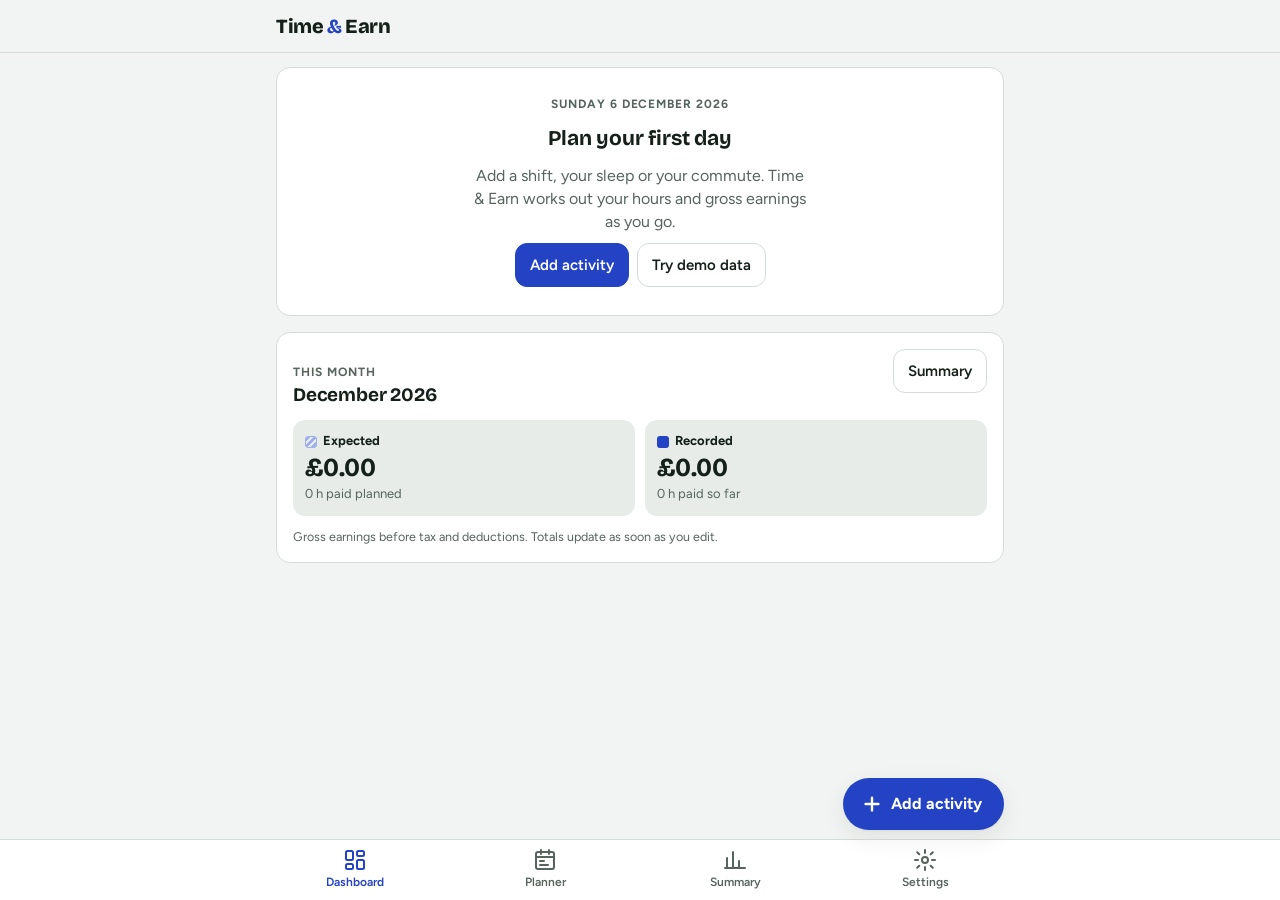
==== index.html @ 2f00d576 "Add files via upload" ====
<!doctype html>
<html lang="en-GB">
<head>
<meta charset="utf-8">
<meta name="viewport" content="width=device-width,initial-scale=1,viewport-fit=cover">
<link rel="apple-touch-icon" href="apple-touch-icon.png">
<link rel="icon" type="image/png" href="apple-touch-icon.png">
<link rel="manifest" href="manifest.json">
<meta name="apple-mobile-web-app-status-bar-style" content="default">
<style>:root{color-scheme:light;padding-top:env(safe-area-inset-top,0px)}body{margin:0}img{max-width:100%}[hidden]{display:none!important}</style>
<title>Time &amp; Earn</title>
<link rel="preconnect" href="https://fonts.googleapis.com">
<link rel="preconnect" href="https://fonts.gstatic.com" crossorigin>
<link rel="stylesheet" href="https://fonts.googleapis.com/css2?family=Bricolage+Grotesque:opsz,wght@12..96,600;12..96,700;12..96,800&family=Figtree:wght@400;500;600;700;800&display=swap">
<meta name="apple-mobile-web-app-capable" content="yes">
<meta name="apple-mobile-web-app-title" content="Time & Earn">
<meta name="theme-color" content="#2343c4">
<style>
/* Layout: one-column phone app shell — sticky top bar, scrolling content, fixed tab bar; editors open as bottom sheets. */
:root {
  --bg: #f1f4f2; --surface: #ffffff; --surface-2: #e7ece9; --ink: #142019; --muted: #56645d; --line: #d4dcd7;
  --accent: #2343c4; --accent-ink: #ffffff; --accent-soft: #e1e7fb; --plan: #9fb0ee;
  --unalloc: #e2e6e4; --unalloc-line: #cfd6d2; --danger: #b8322a; --danger-soft: #fbe5e2; --warn: #8a5600; --warn-soft: #fbefd6; --ok: #1c7543;
  --today: #fff3c4; --shadow: 0 1px 2px rgba(20,32,25,.06), 0 8px 24px rgba(20,32,25,.08);
  --f-display: "Bricolage Grotesque", "Avenir Next", system-ui, sans-serif;
  --f-body: "Figtree", -apple-system, "Segoe UI", system-ui, sans-serif;
  --r: 14px; --hourw: 34px; --datew: 66px;
}
@media (prefers-color-scheme: dark) { :root:not([data-theme="light"]) {
  --bg: #0e1311; --surface: #171e1b; --surface-2: #212a26; --ink: #e6ede9; --muted: #9babA3; --line: #2c3632;
  --accent: #91a6ff; --accent-ink: #0e1311; --accent-soft: #1d2647; --plan: #3d4b86;
  --unalloc: #262f2b; --unalloc-line: #323d38; --danger: #ff8b80; --danger-soft: #3a1d1a; --warn: #f2b24c; --warn-soft: #33270f; --ok: #6ed39b;
  --today: #3a3413; --shadow: 0 1px 2px rgba(0,0,0,.4), 0 8px 24px rgba(0,0,0,.35); color-scheme: dark; } }
:root[data-theme="dark"] {
  --bg: #0e1311; --surface: #171e1b; --surface-2: #212a26; --ink: #e6ede9; --muted: #9babA3; --line: #2c3632;
  --accent: #91a6ff; --accent-ink: #0e1311; --accent-soft: #1d2647; --plan: #3d4b86;
  --unalloc: #262f2b; --unalloc-line: #323d38; --danger: #ff8b80; --danger-soft: #3a1d1a; --warn: #f2b24c; --warn-soft: #33270f; --ok: #6ed39b;
  --today: #3a3413; --shadow: 0 1px 2px rgba(0,0,0,.4), 0 8px 24px rgba(0,0,0,.35); color-scheme: dark; }

* { box-sizing: border-box; }
html { -webkit-text-size-adjust: 100%; }
body { background: var(--bg); color: var(--ink); font-family: var(--f-body); font-size: 16px; line-height: 1.45; -webkit-tap-highlight-color: transparent; }
body.locked { overflow: hidden; }
button, input, select, textarea { font: inherit; color: inherit; }
button { cursor: pointer; }
:focus-visible { outline: 3px solid var(--accent); outline-offset: 2px; }
.num, td.n, .money { font-variant-numeric: tabular-nums; }
h1, h2, h3 { font-family: var(--f-display); text-wrap: balance; margin: 0; letter-spacing: -0.01em; }
small, .muted { color: var(--muted); }
.eyebrow { font-size: 12px; font-weight: 700; letter-spacing: .08em; text-transform: uppercase; color: var(--muted); }

/* shell */
.topbar { position: sticky; top: env(safe-area-inset-top, 0px); z-index: 20; background: color-mix(in srgb, var(--bg) 92%, transparent); backdrop-filter: blur(10px); -webkit-backdrop-filter: blur(10px); border-bottom: 1px solid var(--line); }
.topbar-in { max-width: 760px; margin: 0 auto; padding: 10px 16px; display: flex; align-items: center; gap: 10px; min-height: 52px; }
.brand { font-family: var(--f-display); font-weight: 800; font-size: 20px; letter-spacing: -0.02em; }
.brand b { color: var(--accent); }
.topbar .spacer { flex: 1; }
.demo-pill { background: var(--warn-soft); color: var(--warn); font-weight: 700; font-size: 12px; padding: 4px 10px; border-radius: 99px; border: 1px solid currentColor; }
main { max-width: 760px; margin: 0 auto; padding-inline: 16px; padding-block: 14px calc(150px + env(safe-area-inset-bottom, 0px)); display: grid; gap: 16px; }
main > * { min-width: 0; }
.tabbar { position: fixed; left: 0; right: 0; bottom: 0; z-index: 30; background: var(--surface); border-top: 1px solid var(--line); padding-bottom: env(safe-area-inset-bottom, 0px); }
.tabbar-in { max-width: 760px; margin: 0 auto; display: grid; grid-template-columns: repeat(4, 1fr); }
.tab { background: none; border: 0; padding: 8px 4px 9px; display: grid; justify-items: center; gap: 2px; font-size: 12px; font-weight: 600; color: var(--muted); min-height: 56px; }
.tab svg { width: 24px; height: 24px; }
.tab[aria-current="page"] { color: var(--accent); }
.fab { position: fixed; z-index: 31; right: max(16px, calc(50% - 364px)); bottom: calc(70px + env(safe-area-inset-bottom, 0px)); background: var(--accent); color: var(--accent-ink); border: 0; border-radius: 99px; padding: 14px 22px 14px 18px; font-weight: 700; font-size: 16px; box-shadow: var(--shadow); display: flex; align-items: center; gap: 8px; min-height: 52px; }
.fab svg { width: 22px; height: 22px; }

/* banners & cards */
.banner { border-radius: var(--r); padding: 12px 14px; font-size: 14px; display: flex; gap: 10px; align-items: flex-start; flex-wrap: wrap; }
.banner.warn { background: var(--warn-soft); color: var(--ink); border: 1px solid color-mix(in srgb, var(--warn) 40%, transparent); }
.banner.err { background: var(--danger-soft); border: 1px solid color-mix(in srgb, var(--danger) 40%, transparent); }
.banner strong { color: inherit; }
.card { background: var(--surface); border: 1px solid var(--line); border-radius: var(--r); padding: 16px; display: grid; gap: 12px; min-width: 0; }
.card h2 { font-size: 19px; }
.card-head { display: flex; align-items: baseline; justify-content: space-between; gap: 10px; flex-wrap: wrap; }
.gross-note { font-size: 12.5px; color: var(--muted); }
.pair { display: grid; grid-template-columns: 1fr 1fr; gap: 10px; }
.pair > div { background: var(--surface-2); border-radius: 12px; padding: 12px; display: grid; gap: 2px; min-width: 0; }
.pair .label { font-size: 13px; font-weight: 700; display: flex; align-items: center; gap: 6px; }
.pair .big { font-family: var(--f-display); font-size: 26px; font-weight: 700; font-variant-numeric: tabular-nums; letter-spacing: -0.02em; line-height: 1.15; overflow-wrap: anywhere; }
.pair .sub { font-size: 13px; color: var(--muted); font-variant-numeric: tabular-nums; }
.key { width: 12px; height: 12px; border-radius: 3px; display: inline-block; flex: none; }
.key.plan { background: repeating-linear-gradient(135deg, var(--plan) 0 3px, transparent 3px 5px); border: 1.5px solid var(--plan); }
.key.act { background: var(--accent); }
.meter { height: 8px; border-radius: 99px; background: var(--surface-2); overflow: hidden; }
.meter i { display: block; height: 100%; background: var(--accent); border-radius: 99px; }

/* buttons & controls */
.btn { border: 1px solid var(--line); background: var(--surface); border-radius: 12px; padding: 10px 14px; min-height: 44px; font-weight: 600; font-size: 15px; display: inline-flex; align-items: center; justify-content: center; gap: 6px; }
.btn.primary { background: var(--accent); color: var(--accent-ink); border-color: var(--accent); }
.btn.danger { color: var(--danger); }
.btn.danger.solid { background: var(--danger); color: var(--surface); border-color: var(--danger); }
.btn.ghost { background: transparent; }
.btn.block { width: 100%; }
.btn[disabled] { opacity: .5; cursor: not-allowed; }
.btn-row { display: flex; gap: 8px; flex-wrap: wrap; }
.btn-row > .btn { flex: 1 1 auto; }
.icon-btn { width: 44px; height: 44px; border-radius: 12px; border: 1px solid var(--line); background: var(--surface); display: inline-grid; place-items: center; font-size: 20px; flex: none; }
.icon-btn svg { width: 20px; height: 20px; }
.seg { display: grid; grid-auto-flow: column; grid-auto-columns: 1fr; background: var(--surface-2); border-radius: 12px; padding: 3px; gap: 3px; }
.seg button { border: 0; background: transparent; border-radius: 9px; padding: 9px 8px; font-weight: 700; font-size: 15px; min-height: 42px; color: var(--muted); }
.seg button[aria-pressed="true"] { background: var(--surface); color: var(--ink); box-shadow: 0 1px 3px rgba(0,0,0,.12); }
.seg.mode button[aria-pressed="true"][data-val="planned"] { box-shadow: inset 0 -3px 0 var(--plan), 0 1px 3px rgba(0,0,0,.12); }
.seg.mode button[aria-pressed="true"][data-val="actual"] { box-shadow: inset 0 -3px 0 var(--accent), 0 1px 3px rgba(0,0,0,.12); }
.mode-hint { font-size: 13px; color: var(--muted); }

/* forms */
.field { display: grid; gap: 6px; min-width: 0; }
.field > label, .field > .lbl { font-size: 14px; font-weight: 700; }
.field .hint { font-size: 13px; color: var(--muted); }
input[type=text], input[type=number], input[type=date], input[type=time], input[type=month], select, textarea {
  width: 100%; min-height: 46px; border: 1px solid var(--line); background: var(--surface); border-radius: 11px; padding: 10px 12px; font-size: 16px; -webkit-appearance: none; appearance: none; }
select { background-image: linear-gradient(45deg, transparent 50%, var(--muted) 50%), linear-gradient(135deg, var(--muted) 50%, transparent 50%); background-position: calc(100% - 18px) 50%, calc(100% - 13px) 50%; background-size: 5px 5px; background-repeat: no-repeat; padding-right: 32px; }
input[type=date], input[type=time] { display: block; }
input[type=color] { width: 56px; height: 46px; border: 1px solid var(--line); border-radius: 11px; background: var(--surface); padding: 4px; }
textarea { min-height: 84px; resize: vertical; }
.row2 { display: grid; grid-template-columns: 1fr 1fr; gap: 10px; }
.row3 { display: grid; grid-template-columns: 1fr 1fr auto; gap: 8px; align-items: end; }
.switch { display: flex; align-items: center; justify-content: space-between; gap: 12px; min-height: 48px; padding: 6px 0; font-weight: 600; }
.switch input { appearance: none; -webkit-appearance: none; width: 52px; height: 32px; border-radius: 99px; background: var(--surface-2); border: 1px solid var(--line); position: relative; flex: none; transition: background .15s; }
.switch input::after { content: ""; position: absolute; top: 3px; left: 3px; width: 24px; height: 24px; border-radius: 50%; background: var(--surface); box-shadow: 0 1px 3px rgba(0,0,0,.3); transition: transform .15s; }
.switch input:checked { background: var(--accent); border-color: var(--accent); }
.switch input:checked::after { transform: translateX(20px); }
.switch small { display: block; font-weight: 400; }
fieldset { border: 1px solid var(--line); border-radius: 12px; padding: 12px; margin: 0; display: grid; gap: 10px; min-width: 0; }
legend { font-weight: 700; font-size: 14px; padding: 0 6px; }
.errors { background: var(--danger-soft); border: 1px solid color-mix(in srgb, var(--danger) 45%, transparent); border-radius: 12px; padding: 10px 14px; font-size: 14px; }
.errors ul { margin: 4px 0 0; padding-left: 18px; }
.errors strong { color: var(--danger); }
.invalid { border-color: var(--danger) !important; box-shadow: 0 0 0 1px var(--danger); }
.preview-line { background: var(--accent-soft); border-radius: 12px; padding: 10px 12px; font-size: 14px; display: grid; gap: 2px; font-variant-numeric: tabular-nums; }
.chips { display: flex; flex-wrap: wrap; gap: 6px; }
.chip { display: inline-flex; align-items: center; gap: 6px; border: 1px solid var(--line); background: var(--surface); border-radius: 99px; padding: 6px 12px; font-size: 14px; font-weight: 600; min-height: 38px; }
.chip input { position: absolute; opacity: 0; pointer-events: none; }
label.chip:has(input:checked) { background: var(--accent); color: var(--accent-ink); border-color: var(--accent); }
.chip.small { min-height: 30px; padding: 3px 10px; font-size: 13px; }

/* legend */
.legend { display: flex; gap: 6px; overflow-x: auto; padding-bottom: 2px; scrollbar-width: none; }
.legend::-webkit-scrollbar { display: none; }
.lg { display: inline-flex; align-items: center; gap: 6px; white-space: nowrap; font-size: 13px; font-weight: 600; background: var(--surface); border: 1px solid var(--line); border-radius: 99px; padding: 4px 10px 4px 4px; }
.sw { display: inline-grid; place-items: center; min-width: 26px; height: 22px; border-radius: 6px; font-size: 11px; font-weight: 800; padding: 0 4px; letter-spacing: .02em; }
.sw.un { background: var(--unalloc); color: var(--muted); border: 1px dashed var(--unalloc-line); }

/* planner header */
.monthbar { display: flex; align-items: center; gap: 8px; }
.monthbar h1 { font-size: 24px; flex: 1; min-width: 0; }
.monthbar .mlabel { position: relative; flex: 1; min-width: 0; }
.monthbar .mlabel input { position: absolute; inset: 0; opacity: 0; width: 100%; }
.monthbar .mlabel h1 { pointer-events: none; }
.monthbar .mlabel small { display: block; font-weight: 500; pointer-events: none; }

/* month timeline */
.tl-wrap { background: var(--surface); border: 1px solid var(--line); border-radius: var(--r); overflow: hidden; }
.tl { overflow: auto; max-height: calc(100dvh - 330px); min-height: 280px; overscroll-behavior: contain; -webkit-overflow-scrolling: touch; }
.tl-grid { width: calc(var(--datew) + 24 * var(--hourw)); }
.tl-head { display: flex; position: sticky; top: 0; z-index: 3; background: var(--surface); border-bottom: 1px solid var(--line); }
.tl-corner { position: sticky; left: 0; z-index: 4; width: var(--datew); flex: none; background: var(--surface); font-size: 11px; font-weight: 700; color: var(--muted); padding: 6px 8px; border-right: 1px solid var(--line); }
.tl-hours { display: flex; }
.tl-hours span { width: var(--hourw); flex: none; font-size: 10.5px; color: var(--muted); padding: 7px 0 5px 3px; font-variant-numeric: tabular-nums; border-left: 1px solid var(--line); }
.tl-row { display: flex; width: 100%; border: 0; padding: 0; background: transparent; text-align: left; border-bottom: 1px solid var(--line); min-height: 46px; }
.tl-row:last-child { border-bottom: 0; }
.tl-date { position: sticky; left: 0; z-index: 2; width: var(--datew); flex: none; background: var(--surface); border-right: 1px solid var(--line); padding: 4px 8px; display: grid; align-content: center; line-height: 1.15; }
.tl-date .wd { font-size: 11px; font-weight: 700; color: var(--muted); text-transform: uppercase; letter-spacing: .04em; }
.tl-date .dn { font-family: var(--f-display); font-size: 18px; font-weight: 700; font-variant-numeric: tabular-nums; }
.tl-date .de { font-size: 10.5px; color: var(--muted); font-variant-numeric: tabular-nums; white-space: nowrap; }
.tl-row.weekend .tl-date .wd { color: var(--accent); }
.tl-row.today .tl-date { background: var(--today); box-shadow: inset 4px 0 0 var(--accent); }
.tl-row.today { background: var(--today); }
.tl-track { position: relative; width: calc(24 * var(--hourw)); flex: none; background-color: var(--unalloc); background-image: repeating-linear-gradient(90deg, var(--unalloc-line) 0 1px, transparent 1px var(--hourw)); margin: 5px 0; border-radius: 6px; }
.bar { position: absolute; top: 0; bottom: 0; background: var(--c); border-radius: 4px; display: flex; align-items: center; overflow: hidden; box-shadow: 0 0 0 1px var(--surface); }
.bar.planned { background: repeating-linear-gradient(135deg, var(--c) 0 7px, color-mix(in srgb, var(--c) 72%, var(--surface)) 7px 10px); }
.bar em { font-style: normal; font-size: 11px; font-weight: 800; color: var(--ink2, #111); padding: 0 5px; white-space: nowrap; letter-spacing: .02em; }
.tl-foot { display: flex; justify-content: space-between; gap: 10px; flex-wrap: wrap; padding: 10px 12px; border-top: 1px solid var(--line); font-size: 14px; font-variant-numeric: tabular-nums; }

/* empty state */
.empty { text-align: center; padding: 28px 18px; display: grid; gap: 10px; justify-items: center; }
.empty h2 { font-size: 21px; }
.empty p { margin: 0; color: var(--muted); max-width: 34ch; }

/* sheets */
.sheet-wrap { position: fixed; inset: 0; z-index: 100; display: flex; align-items: flex-end; justify-content: center; }
.scrim { position: absolute; inset: 0; background: rgba(8,12,10,.45); animation: fade .18s ease-out; }
.sheet { position: relative; background: var(--bg); width: 100%; max-width: 640px; max-height: calc(100dvh - 24px - env(safe-area-inset-top, 0px)); border-radius: 20px 20px 0 0; display: flex; flex-direction: column; animation: rise .22s cubic-bezier(.2,.8,.2,1); box-shadow: 0 -10px 40px rgba(0,0,0,.25); }
.sheet.full { height: calc(100dvh - 24px - env(safe-area-inset-top, 0px)); }
.sheet-head { display: flex; align-items: center; gap: 8px; padding: 12px 12px 10px 18px; border-bottom: 1px solid var(--line); background: var(--surface); border-radius: 20px 20px 0 0; }
.sheet-head h2 { flex: 1; font-size: 19px; min-width: 0; }
.sheet-head::before { content: ""; position: absolute; top: 6px; left: 50%; width: 38px; height: 4px; margin-left: -19px; border-radius: 4px; background: var(--line); }
.sheet-body { overflow-y: auto; padding: 16px 16px calc(24px + env(safe-area-inset-bottom, 0px)); display: grid; gap: 14px; align-content: start; overscroll-behavior: contain; -webkit-overflow-scrolling: touch; flex: 1; }
.sheet-body > * { min-width: 0; }
.sheet-foot { position: sticky; bottom: calc(-24px - env(safe-area-inset-bottom, 0px)); background: var(--bg); padding: 10px 0 calc(4px + env(safe-area-inset-bottom, 0px)); display: flex; gap: 8px; border-top: 1px solid var(--line); margin-top: 4px; }
.sheet-foot .btn { flex: 1; }
@keyframes rise { from { transform: translateY(40px); opacity: .4; } }
@keyframes fade { from { opacity: 0; } }
@media (prefers-reduced-motion: reduce) { .sheet, .scrim { animation: none; } }

/* day view */
.daynav { display: flex; align-items: center; gap: 8px; }
.daynav .dt { flex: 1; text-align: center; font-weight: 700; }
.totals3 { display: grid; grid-template-columns: repeat(3, 1fr); gap: 8px; }
.totals3 > div { background: var(--surface); border: 1px solid var(--line); border-radius: 12px; padding: 10px; display: grid; gap: 2px; min-width: 0; }
.totals3 .t { font-size: 12px; font-weight: 700; color: var(--muted); display: flex; align-items: center; gap: 5px; }
.totals3 .v { font-family: var(--f-display); font-weight: 700; font-size: 19px; font-variant-numeric: tabular-nums; overflow-wrap: anywhere; line-height: 1.2; }
.totals3 .s { font-size: 12.5px; color: var(--muted); font-variant-numeric: tabular-nums; }
.alist { display: grid; gap: 8px; }
.aitem { display: grid; grid-template-columns: auto 1fr auto; gap: 10px; align-items: center; background: var(--surface); border: 1px solid var(--line); border-radius: 12px; padding: 10px 12px; text-align: left; width: 100%; min-height: 56px; }
.aitem .sw { min-width: 34px; height: 34px; border-radius: 9px; font-size: 12px; }
.aitem .nm { font-weight: 700; overflow-wrap: anywhere; }
.aitem .tm { font-size: 13.5px; color: var(--muted); font-variant-numeric: tabular-nums; }
.aitem .rt { text-align: right; font-variant-numeric: tabular-nums; font-weight: 700; font-size: 15px; }
.aitem .rt small { display: block; font-weight: 500; }
.aitem.cont { border-style: dashed; }
.vt { display: grid; grid-template-columns: 44px 1fr 1fr; gap: 6px; }
.vt-col { position: relative; height: calc(24 * 30px); background-color: var(--unalloc); background-image: repeating-linear-gradient(180deg, var(--unalloc-line) 0 1px, transparent 1px 30px); border-radius: 8px; }
.vt-hours { position: relative; height: calc(24 * 30px); }
.vt-hours span { position: absolute; right: 2px; font-size: 11px; color: var(--muted); transform: translateY(-50%); font-variant-numeric: tabular-nums; }
.vt-head { font-size: 12px; font-weight: 700; text-align: center; display: flex; gap: 5px; align-items: center; justify-content: center; }
.vblock { position: absolute; left: 3px; right: 3px; border-radius: 6px; background: var(--c); border: 0; padding: 2px 6px; text-align: left; overflow: hidden; display: block; box-shadow: 0 0 0 1px var(--surface); }
.vblock.planned { background: repeating-linear-gradient(135deg, var(--c) 0 7px, color-mix(in srgb, var(--c) 72%, var(--surface)) 7px 10px); }
.vblock span { font-size: 11.5px; font-weight: 700; color: var(--ink2, #111); line-height: 1.2; display: block; white-space: nowrap; overflow: hidden; text-overflow: ellipsis; }

/* lists & tables */
.list { display: grid; }
.li { display: flex; align-items: center; gap: 10px; padding: 11px 0; border-bottom: 1px solid var(--line); min-height: 48px; }
.li:last-child { border-bottom: 0; }
.li .grow { flex: 1; min-width: 0; overflow-wrap: anywhere; }
.li .val { font-variant-numeric: tabular-nums; font-weight: 700; white-space: nowrap; }
button.li { background: none; border-left: 0; border-right: 0; border-top: 0; width: 100%; text-align: left; }
.tbl-wrap { overflow-x: auto; }
table { width: 100%; border-collapse: collapse; font-size: 14.5px; }
th { text-align: left; font-size: 12px; text-transform: uppercase; letter-spacing: .06em; color: var(--muted); font-weight: 700; padding: 6px 6px 8px; border-bottom: 1px solid var(--line); }
td { padding: 9px 6px; border-bottom: 1px solid var(--line); vertical-align: middle; }
th.n, td.n { text-align: right; white-space: nowrap; }
tr:last-child td { border-bottom: 0; }
tfoot td { font-weight: 800; border-top: 2px solid var(--line); }
.stack { display: flex; height: 16px; border-radius: 6px; overflow: hidden; background: var(--unalloc); }
.stack i { height: 100%; box-shadow: 1px 0 0 var(--surface); }

/* charts */
.chart { position: relative; }
.chart svg { display: block; width: 100%; height: auto; overflow: visible; }
.chart .axis { fill: var(--muted); font-size: 10px; font-family: var(--f-body); }
.chart .grid { stroke: var(--line); stroke-width: 1; }
.tip { min-height: 40px; font-size: 13.5px; background: var(--surface-2); border-radius: 10px; padding: 8px 10px; font-variant-numeric: tabular-nums; }
.legend-row { display: flex; gap: 14px; flex-wrap: wrap; font-size: 13px; font-weight: 600; align-items: center; }
.legend-row span { display: inline-flex; align-items: center; gap: 6px; }
.hbar { display: grid; gap: 4px; padding: 6px 0; }
.hbar .top { display: flex; justify-content: space-between; gap: 8px; font-size: 14px; }
.hbar .top b { font-variant-numeric: tabular-nums; white-space: nowrap; }
.hbar .tracks { display: grid; gap: 3px; }
.hbar .tr { height: 10px; background: var(--surface-2); border-radius: 4px; overflow: hidden; }
.hbar .tr i { display: block; height: 100%; border-radius: 0 4px 4px 0; }
.hbar .tr i.p { background: repeating-linear-gradient(135deg, var(--c) 0 4px, transparent 4px 6px); box-shadow: inset 0 0 0 1px var(--c); }

/* misc */
.toast { position: fixed; left: 50%; transform: translateX(-50%); bottom: calc(136px + env(safe-area-inset-bottom, 0px)); z-index: 200; background: var(--ink); color: var(--bg); padding: 11px 16px; border-radius: 12px; font-weight: 600; font-size: 14.5px; max-width: calc(100% - 32px); box-shadow: var(--shadow); }
.cal { display: grid; grid-template-columns: repeat(7, 1fr); gap: 4px; }
.cal .h { font-size: 11px; font-weight: 700; text-align: center; color: var(--muted); }
.cal button { aspect-ratio: 1; max-width: 100%; border: 1px solid var(--line); background: var(--surface); border-radius: 10px; font-weight: 700; font-variant-numeric: tabular-nums; min-height: 40px; }
.cal button[aria-pressed="true"] { background: var(--accent); color: var(--accent-ink); border-color: var(--accent); }
.cal button.src { outline: 2px dashed var(--accent); outline-offset: -4px; }
.cal button[disabled] { opacity: .35; }
.datelist { display: flex; flex-wrap: wrap; gap: 5px; }
.datelist span { font-size: 13px; padding: 3px 8px; border-radius: 8px; background: var(--surface-2); font-variant-numeric: tabular-nums; }
.datelist span.c { background: var(--warn-soft); color: var(--warn); font-weight: 700; }
.conf { font-size: 14px; border-left: 3px solid var(--warn); padding: 4px 0 4px 10px; }
.prose p { margin: 0 0 8px; }
.prose p:last-child { margin: 0; }
.prose { font-size: 14.5px; }
details summary { cursor: pointer; font-weight: 700; min-height: 40px; display: flex; align-items: center; }
code { font-size: 13px; background: var(--surface-2); padding: 1px 5px; border-radius: 5px; }
@media (min-width: 700px) { :root { --hourw: 40px; --datew: 76px; } }

</style>
</head>
<body>
<header class="topbar"><div class="topbar-in"><span class="brand">Time <b>&amp;</b> Earn</span><span class="spacer"></span><span class="demo-pill" id="demoPill" hidden>Demo data</span></div></header>
<main id="main" aria-live="polite"><section class="card empty"><h2>Loading your schedule…</h2></section></main>
<button class="fab" id="fab" data-act="add"><svg viewBox="0 0 24 24" fill="none" stroke="currentColor" stroke-width="2.6" stroke-linecap="round"><path d="M12 5v14M5 12h14"/></svg>Add activity</button>
<nav class="tabbar" aria-label="Main"><div class="tabbar-in">
  <button class="tab" data-act="tab" data-tab="dashboard"><svg viewBox="0 0 24 24" fill="none" stroke="currentColor" stroke-width="2" stroke-linecap="round" stroke-linejoin="round"><rect x="3" y="3" width="7" height="9" rx="1.5"/><rect x="14" y="3" width="7" height="5" rx="1.5"/><rect x="14" y="12" width="7" height="9" rx="1.5"/><rect x="3" y="16" width="7" height="5" rx="1.5"/></svg>Dashboard</button>
  <button class="tab" data-act="tab" data-tab="planner"><svg viewBox="0 0 24 24" fill="none" stroke="currentColor" stroke-width="2" stroke-linecap="round" stroke-linejoin="round"><rect x="3" y="4" width="18" height="17" rx="2"/><path d="M3 9h18M8 2v4M16 2v4M7 13h4M7 17h8"/></svg>Planner</button>
  <button class="tab" data-act="tab" data-tab="summary"><svg viewBox="0 0 24 24" fill="none" stroke="currentColor" stroke-width="2" stroke-linecap="round" stroke-linejoin="round"><path d="M4 20V10M10 20V4M16 20v-7M22 20H2"/></svg>Summary</button>
  <button class="tab" data-act="tab" data-tab="settings"><svg viewBox="0 0 24 24" fill="none" stroke="currentColor" stroke-width="2" stroke-linecap="round" stroke-linejoin="round"><circle cx="12" cy="12" r="3"/><path d="M12 2v3M12 19v3M4.2 4.2l2.1 2.1M17.7 17.7l2.1 2.1M2 12h3M19 12h3M4.2 19.8l2.1-2.1M17.7 6.3l2.1-2.1"/></svg>Settings</button>
</div></nav>
<script>
/* Time & Earn — calculation core (pure functions, no DOM).
   All activity times are local wall-clock times. Dates are 'YYYY-MM-DD' strings
   handled with UTC arithmetic only, so no timezone can shift a date. */
(function (root) {
  'use strict';
  const DAY = 1440;
  const pad = (n) => String(n).padStart(2, '0');

  // ---------- dates ----------
  const DATE_RE = /^\d{4}-\d{2}-\d{2}$/;
  function isValidDate(s) {
    if (typeof s !== 'string' || !DATE_RE.test(s)) return false;
    const [y, m, d] = s.split('-').map(Number);
    return m >= 1 && m <= 12 && d >= 1 && d <= daysInMonth(y, m);
  }
  function dayNum(s) {
    const [y, m, d] = s.split('-').map(Number);
    return Math.round(Date.UTC(y, m - 1, d) / 86400000);
  }
  function fromDayNum(n) {
    const dt = new Date(n * 86400000);
    return dt.getUTCFullYear() + '-' + pad(dt.getUTCMonth() + 1) + '-' + pad(dt.getUTCDate());
  }
  const addDays = (s, k) => fromDayNum(dayNum(s) + k);
  function daysInMonth(y, m) { return new Date(Date.UTC(y, m, 0)).getUTCDate(); } // m = 1..12
  const isLeapYear = (y) => (y % 4 === 0 && y % 100 !== 0) || y % 400 === 0;
  const weekday = (s) => new Date(dayNum(s) * 86400000).getUTCDay(); // 0 = Sunday
  const monthKey = (s) => s.slice(0, 7);
  function monthDates(y, m) {
    const out = [];
    for (let d = 1; d <= daysInMonth(y, m); d++) out.push(y + '-' + pad(m) + '-' + pad(d));
    return out;
  }
  function dateRange(from, to) {
    const out = [];
    for (let n = dayNum(from); n <= dayNum(to); n++) out.push(fromDayNum(n));
    return out;
  }
  function localToday(now) {
    now = now || new Date();
    return now.getFullYear() + '-' + pad(now.getMonth() + 1) + '-' + pad(now.getDate());
  }

  // ---------- times ----------
  function parseTime(t) {
    if (typeof t !== 'string' || !/^\d{1,2}:\d{2}$/.test(t)) return NaN;
    const [h, m] = t.split(':').map(Number);
    if (h > 23 || m > 59) return NaN;
    return h * 60 + m;
  }
  const fmtTime = (min) => { min = ((min % DAY) + DAY) % DAY; return pad(Math.floor(min / 60)) + ':' + pad(min % 60); };
  function fmtDur(min) {
    min = Math.round(min);
    const h = Math.floor(min / 60), m = min % 60;
    return h + 'h ' + pad(m) + 'm';
  }
  const hours = (min) => min / 60;

  /** Record span in minutes from midnight of record.date. End may exceed 1440 (next day). */
  function span(r) {
    const s = parseTime(r.start);
    let e = parseTime(r.end);
    if (r.endsNextDay) e += DAY;
    return { s, e };
  }
  /** Convert a time inside the shift to minutes relative to record.date midnight. */
  function toShiftAbs(t, s) { return t >= s ? t : t + DAY; }
  function subInterval(it, s) {
    const a = toShiftAbs(parseTime(it.start), s);
    let b = toShiftAbs(parseTime(it.end), s);
    if (b <= a) b += DAY;
    return [a, b];
  }

  // ---------- validation ----------
  /** Returns list of {field, msg}. Empty list = valid. Does not check overlaps. */
  function validateRecord(r) {
    const errs = [];
    if (r.mode !== 'planned' && r.mode !== 'actual') errs.push({ field: 'mode', msg: 'Choose Planned or Actual.' });
    if (!isValidDate(r.date)) errs.push({ field: 'date', msg: 'Enter a valid date.' });
    const s = parseTime(r.start), eRaw = parseTime(r.end);
    if (isNaN(s)) errs.push({ field: 'start', msg: 'Enter a start time.' });
    if (isNaN(eRaw)) errs.push({ field: 'end', msg: 'Enter an end time.' });
    if (!r.categoryId) errs.push({ field: 'category', msg: 'Choose a category.' });
    if (errs.length) return errs;
    const { e } = span(r);
    if (e <= s) {
      errs.push({ field: 'end', msg: r.endsNextDay ? 'End time is invalid.' : 'The end time is before the start. If this finishes after midnight, turn on "Ends the following day".' });
      return errs;
    }
    if (e - s > DAY) errs.push({ field: 'end', msg: 'An activity can last at most 24 hours.' });
    if (r.paid) {
      if (!(typeof r.rate === 'number' && isFinite(r.rate) && r.rate >= 0)) errs.push({ field: 'rate', msg: 'Enter an hourly rate of 0 or more.' });
    }
    const checkList = (list, field, label) => {
      const ivs = [];
      (list || []).forEach((it, i) => {
        const a = parseTime(it.start), b = parseTime(it.end);
        if (isNaN(a) || isNaN(b)) { errs.push({ field, msg: label + ' ' + (i + 1) + ' needs a start and end time.' }); return; }
        const iv = subInterval(it, s);
        if (iv[0] < s || iv[1] > e || iv[1] - iv[0] > e - s) { errs.push({ field, msg: label + ' ' + (i + 1) + ' (' + it.start + '–' + it.end + ') must be inside the shift.' }); return; }
        if (field === 'segments' && !(typeof it.rate === 'number' && isFinite(it.rate) && it.rate >= 0)) errs.push({ field, msg: label + ' ' + (i + 1) + ' needs a rate.' });
        ivs.push(iv.concat(i));
      });
      ivs.sort((x, y) => x[0] - y[0]);
      for (let k = 1; k < ivs.length; k++) if (ivs[k][0] < ivs[k - 1][1]) errs.push({ field, msg: label + 's ' + (ivs[k - 1][2] + 1) + ' and ' + (ivs[k][2] + 1) + ' overlap.' });
    };
    if (r.paid) {
      checkList(r.breaks, 'breaks', 'Break');
      checkList(r.segments, 'segments', 'Rate period');
    }
    if (r.paidOverrideMin != null && r.paidOverrideMin !== '') {
      const o = r.paidOverrideMin;
      if (!(typeof o === 'number' && o >= 0 && o <= DAY + 60)) errs.push({ field: 'override', msg: 'Paid time override must be between 0 and 25 hours.' });
    }
    return errs;
  }

  // ---------- earnings ----------
  /** Paid pieces of a record: [{a, b, rate}] in minutes relative to record.date. */
  function paidPieces(r) {
    if (!r.paid) return [];
    const { s, e } = span(r);
    let pieces = [[s, e]];
    for (const br of r.breaks || []) {
      const [ba, bb] = subInterval(br, s);
      const next = [];
      for (const [a, b] of pieces) {
        if (bb <= a || ba >= b) { next.push([a, b]); continue; }
        if (ba > a) next.push([a, ba]);
        if (bb < b) next.push([bb, b]);
      }
      pieces = next;
    }
    const segs = (r.segments || []).map((g) => { const [a, b] = subInterval(g, s); return { a, b, rate: g.rate }; }).sort((x, y) => x.a - y.a);
    const out = [];
    for (const [a, b] of pieces) {
      // cut by segment boundaries
      const cuts = new Set([a, b]);
      for (const g of segs) { if (g.a > a && g.a < b) cuts.add(g.a); if (g.b > a && g.b < b) cuts.add(g.b); }
      const pts = [...cuts].sort((x, y) => x - y);
      for (let i = 0; i < pts.length - 1; i++) {
        const mid = (pts[i] + pts[i + 1]) / 2;
        const g = segs.find((q) => mid > q.a && mid < q.b);
        out.push({ a: pts[i], b: pts[i + 1], rate: g ? g.rate : r.rate });
      }
    }
    return out;
  }

  /** Full-record figures. earnings unrounded. */
  function recordTotals(r) {
    const { s, e } = span(r);
    const pcs = paidPieces(r);
    let paidMin = 0, earn = 0;
    for (const p of pcs) { paidMin += p.b - p.a; earn += (p.b - p.a) * p.rate / 60; }
    let factor = 1;
    if (r.paid && r.paidOverrideMin != null && r.paidOverrideMin !== '') {
      if (paidMin > 0) { factor = r.paidOverrideMin / paidMin; earn *= factor; }
      else earn = r.paidOverrideMin * (r.rate || 0) / 60;
      paidMin = r.paidOverrideMin;
    }
    return { totalMin: e - s, paidMin, earnings: earn, breakMin: r.paid ? (r.breaks || []).reduce((t, b) => { const [a, c] = subInterval(b, s); return t + (c - a); }, 0) : 0, factor };
  }

  /** Portion of record that falls on its own date (offset 0) or the next date (offset 1). */
  function portion(r, offset) {
    const { s, e } = span(r);
    const w0 = offset * DAY, w1 = w0 + DAY;
    const a = Math.max(s, w0), b = Math.min(e, w1);
    const min = Math.max(0, b - a);
    let paidMin = 0, earn = 0;
    for (const p of paidPieces(r)) {
      const pa = Math.max(p.a, w0), pb = Math.min(p.b, w1);
      if (pb > pa) { paidMin += pb - pa; earn += (pb - pa) * p.rate / 60; }
    }
    if (r.paid && r.paidOverrideMin != null && r.paidOverrideMin !== '') {
      const t = recordTotals(r);
      const rawPaid = paidPieces(r).reduce((x, p) => x + p.b - p.a, 0);
      if (rawPaid > 0) { const f = r.paidOverrideMin / rawPaid; paidMin *= f; earn *= f; }
      else { const share = (e - s) > 0 ? min / (e - s) : 0; paidMin = r.paidOverrideMin * share; earn = t.earnings * share; }
    }
    return { min, paidMin, earnings: earn, from: a - w0, to: b - w0 };
  }

  /** Fragments shown on a given date: [{rec, from, to}] from records on date or overflowing from date-1. */
  function fragmentsForDate(records, date) {
    const prev = addDays(date, -1);
    const out = [];
    for (const r of records) {
      if (r.date === date) { const p = portion(r, 0); if (p.min > 0) out.push({ rec: r, from: p.from, to: p.to, part: p, cont: false }); }
      else if (r.date === prev) { const p = portion(r, 1); if (p.min > 0) out.push({ rec: r, from: p.from, to: p.to, part: p, cont: true }); }
    }
    return out.sort((x, y) => x.from - y.from);
  }

  // ---------- overlaps ----------
  function absSpan(r) { const { s, e } = span(r); const base = dayNum(r.date) * DAY; return [base + s, base + e]; }
  /** Existing records (same mode) that overlap candidate. */
  function findOverlaps(cand, records, excludeIds) {
    const ex = excludeIds instanceof Set ? excludeIds : new Set(excludeIds || []);
    const [a, b] = absSpan(cand);
    return records.filter((r) => r.mode === cand.mode && r.id !== cand.id && !ex.has(r.id) && (() => { const [c, d] = absSpan(r); return a < d && c < b; })());
  }

  // ---------- aggregation ----------
  function emptyStats() { return { allocated: 0, paidMin: 0, earnings: 0, byCat: {}, byJob: {}, count: 0 }; }
  function dayStats(records, date, mode) {
    const st = emptyStats();
    for (const f of fragmentsForDate(records.filter((r) => r.mode === mode), date)) {
      const r = f.rec, p = f.part;
      st.count++;
      st.allocated += p.min;
      st.byCat[r.categoryId] = (st.byCat[r.categoryId] || 0) + p.min;
      st.paidMin += p.paidMin;
      st.earnings += p.earnings;
      if (r.paid) {
        const k = r.jobId || '_none';
        const j = st.byJob[k] || (st.byJob[k] = { paidMin: 0, earnings: 0 });
        j.paidMin += p.paidMin; j.earnings += p.earnings;
      }
    }
    st.unallocated = Math.max(0, DAY - st.allocated);
    return st;
  }
  function monthStats(records, y, m, mode, sleepCatIds) {
    const dates = monthDates(y, m);
    const days = dates.map((d) => Object.assign({ date: d }, dayStats(records, d, mode)));
    const tot = emptyStats();
    for (const d of days) {
      tot.allocated += d.allocated; tot.paidMin += d.paidMin; tot.earnings += d.earnings; tot.count += d.count;
      for (const k in d.byCat) tot.byCat[k] = (tot.byCat[k] || 0) + d.byCat[k];
      for (const k in d.byJob) { const j = tot.byJob[k] || (tot.byJob[k] = { paidMin: 0, earnings: 0 }); j.paidMin += d.byJob[k].paidMin; j.earnings += d.byJob[k].earnings; }
    }
    const sl = new Set(sleepCatIds || []);
    const sleepDays = days.filter((d) => Object.keys(d.byCat).some((k) => sl.has(k) && d.byCat[k] > 0));
    const sleepTotal = sleepDays.reduce((t, d) => t + Object.keys(d.byCat).filter((k) => sl.has(k)).reduce((x, k) => x + d.byCat[k], 0), 0);
    tot.sleep = { days: sleepDays.map((d) => d.date), totalMin: sleepTotal, avgMin: sleepDays.length ? sleepTotal / sleepDays.length : null };
    return { days, tot };
  }

  // ---------- repeats & batches ----------
  let idCounter = 0;
  function uid(prefix) {
    const r = (typeof crypto !== 'undefined' && crypto.randomUUID) ? crypto.randomUUID() : (Date.now().toString(36) + Math.random().toString(36).slice(2) + (idCounter++));
    return (prefix || '') + r;
  }
  function weekdayDates(from, to, weekdays) {
    const ws = new Set(weekdays);
    return dateRange(from, to).filter((d) => ws.has(weekday(d)));
  }
  function cloneRecord(r, patch) {
    const c = JSON.parse(JSON.stringify(r));
    return Object.assign(c, patch || {});
  }
  /**
   * Plan a batch: candidates to add (and ids they would replace, e.g. series members being edited).
   * Returns {items:[{rec, conflicts:[existing], internal:bool}], conflictCount}.
   */
  function planBatch(adds, existing, replaceIds) {
    const ex = new Set(replaceIds || []);
    const accepted = [];
    const items = adds.map((rec) => {
      const conflicts = findOverlaps(rec, existing, ex);
      const internal = findOverlaps(rec, accepted, []).length > 0;
      if (!internal) accepted.push(rec);
      return { rec, conflicts, internal };
    });
    return { items, replaceIds: [...ex], conflictCount: items.filter((i) => i.conflicts.length || i.internal).length };
  }
  /** Resolve a plan. strategy: 'skip' | 'replace'. Returns {put:[records], del:[ids]} */
  function resolveBatch(plan, strategy) {
    // Excluded ids (records being edited in place) are never deleted here: an edited record
    // keeps its id, so a skipped edit leaves the original untouched.
    const put = [], del = new Set();
    for (const it of plan.items) {
      if (it.internal) continue;
      if (it.conflicts.length) {
        if (strategy !== 'replace') continue;
        it.conflicts.forEach((c) => del.add(c.id));
      }
      put.push(it.rec);
    }
    // a put record keeps its id when editing; don't delete what we're putting
    put.forEach((p) => del.delete(p.id));
    return { put, del: [...del] };
  }
  /** Copy all records of `mode` that start on srcDate to each target date. */
  function copyDayRecords(records, srcDate, mode, targets, toMode) {
    const src = records.filter((r) => r.mode === mode && r.date === srcDate);
    const out = [];
    const seriesFor = {};
    for (const t of targets) {
      if (t === srcDate && (toMode || mode) === mode) continue;
      for (const r of src) {
        const sid = toMode && toMode !== mode ? null : (seriesFor[r.id] || (seriesFor[r.id] = r.seriesId || uid('s_')));
        out.push(cloneRecord(r, { id: uid('a_'), date: t, mode: toMode || mode, seriesId: sid, copiedFrom: r.id, createdAt: Date.now(), updatedAt: Date.now() }));
      }
    }
    return { adds: out, seriesFor };
  }
  /** Repeat the week starting `weekStart` (7 days) onto every date in [from,to] by weekday. */
  function repeatWeek(records, weekStart, mode, from, to) {
    const srcDates = dateRange(weekStart, addDays(weekStart, 6));
    const byWd = {};
    srcDates.forEach((d) => { byWd[weekday(d)] = d; });
    const srcSet = new Set(srcDates);
    const out = [], seriesFor = {};
    for (const t of dateRange(from, to)) {
      if (srcSet.has(t)) continue;
      const sd = byWd[weekday(t)];
      for (const r of records.filter((x) => x.mode === mode && x.date === sd)) {
        const sid = seriesFor[r.id] || (seriesFor[r.id] = r.seriesId || uid('s_'));
        out.push(cloneRecord(r, { id: uid('a_'), date: t, seriesId: sid, copiedFrom: r.id, createdAt: Date.now(), updatedAt: Date.now() }));
      }
    }
    return { adds: out, seriesFor };
  }

  // ---------- DST ----------
  /** Real elapsed minutes between two local wall-clock times (uses the device's timezone rules). */
  function elapsedMinutes(r) {
    const [y, m, d] = r.date.split('-').map(Number);
    const { s, e } = span(r);
    const a = new Date(y, m - 1, d, 0, s);
    const b = new Date(y, m - 1, d, 0, e);
    return Math.round((b - a) / 60000);
  }
  function dstDifference(r) { const { s, e } = span(r); return elapsedMinutes(r) - (e - s); }

  // ---------- money ----------
  const round2 = (x) => Math.round((x + Number.EPSILON) * 100) / 100;

  // ---------- backup validation ----------
  function validateBackup(obj) {
    const errs = [];
    if (!obj || typeof obj !== 'object') return ['The file is not a Time & Earn backup.'];
    if (obj.app !== 'time-and-earn') errs.push('This file was not made by Time & Earn.');
    const d = obj.data;
    if (!d || typeof d !== 'object') { errs.push('The backup has no data section.'); return errs; }
    for (const k of ['activities', 'jobs', 'categories']) if (!Array.isArray(d[k])) errs.push('The backup is missing its ' + k + ' list.');
    if (errs.length) return errs;
    const catIds = new Set(d.categories.map((c) => c.id));
    d.categories.forEach((c, i) => { if (!c.id || !c.name || !/^#[0-9a-fA-F]{6}$/.test(c.color || '')) errs.push('Category ' + (i + 1) + ' is incomplete.'); });
    d.jobs.forEach((j, i) => { if (!j.id || !j.name || typeof j.rate !== 'number') errs.push('Job ' + (i + 1) + ' is incomplete.'); });
    const ids = new Set();
    d.activities.forEach((r, i) => {
      if (!r.id || ids.has(r.id)) errs.push('Activity ' + (i + 1) + ' has a missing or repeated id.');
      ids.add(r.id);
      const v = validateRecord(r);
      if (v.length) errs.push('Activity ' + (i + 1) + ' (' + (r.date || '?') + '): ' + v[0].msg);
      if (r.categoryId && !catIds.has(r.categoryId)) errs.push('Activity ' + (i + 1) + ' uses an unknown category.');
    });
    // overlaps inside the backup
    for (const mode of ['planned', 'actual']) {
      const list = d.activities.filter((r) => r.mode === mode && validateRecord(r).length === 0).map((r) => ({ r, iv: absSpan(r) })).sort((x, y) => x.iv[0] - y.iv[0]);
      for (let k = 1; k < list.length; k++) if (list[k].iv[0] < list[k - 1].iv[1]) { errs.push('Two ' + mode + ' activities overlap on ' + list[k].r.date + '.'); break; }
    }
    return errs.slice(0, 12);
  }

  const api = { DAY, pad, isValidDate, dayNum, fromDayNum, addDays, daysInMonth, isLeapYear, weekday, monthKey, monthDates, dateRange, localToday,
    parseTime, fmtTime, fmtDur, hours, span, subInterval, validateRecord, paidPieces, recordTotals, portion, fragmentsForDate,
    absSpan, findOverlaps, dayStats, monthStats, uid, weekdayDates, cloneRecord, planBatch, resolveBatch, copyDayRecords, repeatWeek,
    elapsedMinutes, dstDifference, round2, validateBackup };
  if (typeof module !== 'undefined' && module.exports) module.exports = api; else root.TE = api;
})(typeof window !== 'undefined' ? window : globalThis);

</script>
<script>
/* Time & Earn — app (UI, storage, export). Depends on TE (core.js). */
(function () {
  'use strict';
  const T = window.TE;
  const SCHEMA = 1;
  const WD = ['Sun', 'Mon', 'Tue', 'Wed', 'Thu', 'Fri', 'Sat'];
  const WDL = ['Sunday', 'Monday', 'Tuesday', 'Wednesday', 'Thursday', 'Friday', 'Saturday'];
  const MON = ['January', 'February', 'March', 'April', 'May', 'June', 'July', 'August', 'September', 'October', 'November', 'December'];
  const CURRENCIES = [['GBP', 'British pound (£)'], ['EUR', 'Euro (€)'], ['USD', 'US dollar ($)'], ['CAD', 'Canadian dollar ($)'], ['AUD', 'Australian dollar ($)'], ['NZD', 'New Zealand dollar ($)'], ['INR', 'Indian rupee (₹)'], ['LKR', 'Sri Lankan rupee (Rs)'], ['MYR', 'Malaysian ringgit (RM)'], ['SGD', 'Singapore dollar ($)'], ['AED', 'UAE dirham'], ['ZAR', 'South African rand (R)']];
  const ROLES = [['sleep', 'Sleep'], ['work', 'Paid work'], ['travel', 'Travel'], ['learning', 'Reading & learning'], ['routine', 'Routine & personal care'], ['exercise', 'Exercise'], ['leisure', 'Leisure'], ['personal', 'Personal time'], ['', 'Other']];
  const DEFAULT_CATS = [
    { id: 'cat_sleep', name: 'Sleep', short: 'Zz', color: '#7c5cd6', role: 'sleep' },
    { id: 'cat_work', name: 'Paid work', short: 'Wk', color: '#2f9e5b', role: 'work' },
    { id: 'cat_travel', name: 'Travel', short: 'Tr', color: '#ee8a2b', role: 'travel' },
    { id: 'cat_learn', name: 'Reading & learning', short: 'Rd', color: '#3b7ddd', role: 'learning' },
    { id: 'cat_routine', name: 'Morning routine & care', short: 'Rt', color: '#e7c33b', role: 'routine' },
    { id: 'cat_exercise', name: 'Exercise', short: 'Ex', color: '#e0619b', role: 'exercise' },
    { id: 'cat_leisure', name: 'Leisure', short: 'Ls', color: '#1fa8a0', role: 'leisure' },
    { id: 'cat_personal', name: 'Personal time', short: 'Pe', color: '#a87556', role: 'personal' }
  ];
  const DEFAULT_SETTINGS = { id: 'settings', currency: 'GBP', theme: 'system', schemaVersion: SCHEMA };

  // ---------------- state ----------------
  const now = new Date();
  const S = {
    real: { settings: { ...DEFAULT_SETTINGS }, jobs: [], categories: DEFAULT_CATS.map((c) => ({ ...c })), activities: [] },
    demo: null, demoOn: false,
    ui: { tab: 'dashboard', y: now.getFullYear(), m: now.getMonth() + 1, mode: 'planned', dashRange: 'today', sumY: now.getFullYear(), sumM: now.getMonth() + 1, tip: null },
    storage: 'loading'
  };
  const D = () => (S.demoOn ? S.demo : S.real);
  const settings = () => S.real.settings;
  const today = () => T.localToday();
  const cat = (id) => D().categories.find((c) => c.id === id) || { id, name: 'Unknown', short: '?', color: '#888888', role: '' };
  const job = (id) => D().jobs.find((j) => j.id === id);
  const catIdsByRole = (role) => D().categories.filter((c) => c.role === role).map((c) => c.id);

  // ---------------- utils ----------------
  const $ = (sel, el) => (el || document).querySelector(sel);
  const $$ = (sel, el) => [...(el || document).querySelectorAll(sel)];
  const esc = (s) => String(s == null ? '' : s).replace(/[&<>"']/g, (c) => ({ '&': '&amp;', '<': '&lt;', '>': '&gt;', '"': '&quot;', "'": '&#39;' }[c]));
  let fmtCache = {};
  function money(x) {
    const cur = settings().currency || 'GBP';
    const f = fmtCache[cur] || (fmtCache[cur] = (() => { try { return new Intl.NumberFormat('en-GB', { style: 'currency', currency: cur, minimumFractionDigits: 2, maximumFractionDigits: 2 }); } catch (e) { return { format: (v) => cur + ' ' + v.toFixed(2) }; } })());
    return f.format(T.round2(x || 0));
  }
  function curSymbol() { try { return money(0).replace(/[\d.,\s]/g, '') || settings().currency; } catch (e) { return ''; } }
  const hrs = (min) => { const h = (min || 0) / 60; return (Math.round(h * 100) / 100).toFixed(2).replace(/\.00$/, '') + ' h'; };
  const dur = (min) => T.fmtDur(min || 0);
  function niceDate(d, long) {
    const [y, m, dd] = d.split('-').map(Number);
    return long ? WDL[T.weekday(d)] + ' ' + dd + ' ' + MON[m - 1] + ' ' + y : WD[T.weekday(d)] + ' ' + dd + ' ' + MON[m - 1].slice(0, 3);
  }
  function t12(t) { const m = T.parseTime(t); if (isNaN(m)) return t; return t; }
  function inkFor(hex) {
    const n = parseInt((hex || '#888888').slice(1), 16), r = (n >> 16) & 255, g = (n >> 8) & 255, b = n & 255;
    const lin = (v) => { v /= 255; return v <= 0.03928 ? v / 12.92 : Math.pow((v + 0.055) / 1.055, 2.4); };
    const L = 0.2126 * lin(r) + 0.7152 * lin(g) + 0.0722 * lin(b);
    return (1.05 / (L + 0.05)) > ((L + 0.05) / 0.05) ? '#ffffff' : '#121212';
  }
  function sw(c, cls) { return `<span class="sw ${cls || ''}" style="background:${esc(c.color)};color:${inkFor(c.color)}" aria-hidden="true">${esc(c.short || c.name.slice(0, 2))}</span>`; }
  function timeRange(r) { return r.start + '–' + r.end + (r.endsNextDay ? ' (+1 day)' : ''); }
  let toastTimer;
  function toast(msg) {
    let el = $('#toast');
    if (!el) { el = document.createElement('div'); el.id = 'toast'; el.className = 'toast'; el.setAttribute('role', 'status'); document.body.appendChild(el); }
    el.textContent = msg; el.hidden = false;
    clearTimeout(toastTimer); toastTimer = setTimeout(() => { el.hidden = true; }, 2800);
  }

  // ---------------- storage ----------------
  const STORES = ['activities', 'jobs', 'categories', 'meta'];
  const LS_KEY = 'time-and-earn-v1';
  const Store = {
    kind: 'memory', db: null,
    async init() {
      try {
        if (!window.indexedDB) throw new Error('no idb');
        this.db = await new Promise((res, rej) => {
          const rq = indexedDB.open('time-and-earn', 1);
          rq.onupgradeneeded = () => { const db = rq.result; STORES.forEach((s) => { if (!db.objectStoreNames.contains(s)) db.createObjectStore(s, { keyPath: 'id' }); }); };
          rq.onsuccess = () => res(rq.result); rq.onerror = () => rej(rq.error); rq.onblocked = () => rej(new Error('blocked'));
          setTimeout(() => rej(new Error('timeout')), 4000);
        });
        this.kind = 'idb';
      } catch (e) {
        try { localStorage.setItem(LS_KEY + '-probe', '1'); localStorage.removeItem(LS_KEY + '-probe'); this.kind = 'ls'; } catch (e2) { this.kind = 'memory'; }
      }
      try { if (navigator.storage && navigator.storage.persist) navigator.storage.persist(); } catch (e) { /* optional */ }
    },
    async loadAll() {
      if (this.kind === 'idb') {
        const out = {};
        await Promise.all(STORES.map((s) => new Promise((res, rej) => { const rq = this.db.transaction(s).objectStore(s).getAll(); rq.onsuccess = () => { out[s] = rq.result; res(); }; rq.onerror = () => rej(rq.error); })));
        return { activities: out.activities, jobs: out.jobs, categories: out.categories, settings: (out.meta || []).find((x) => x.id === 'settings') };
      }
      if (this.kind === 'ls') { try { const raw = localStorage.getItem(LS_KEY); return raw ? JSON.parse(raw) : {}; } catch (e) { return {}; } }
      return {};
    },
    /** ch: {activities:{put,del}, jobs:{put,del}, categories:{put,del}, settings, clear:true} */
    async commit(ch) {
      if (this.kind === 'idb') {
        await new Promise((res, rej) => {
          const tx = this.db.transaction(STORES, 'readwrite');
          tx.oncomplete = res; tx.onerror = () => rej(tx.error); tx.onabort = () => rej(tx.error || new Error('aborted'));
          if (ch.clear) STORES.forEach((s) => tx.objectStore(s).clear());
          for (const s of ['activities', 'jobs', 'categories']) {
            if (!ch[s]) continue;
            (ch[s].del || []).forEach((id) => tx.objectStore(s).delete(id));
            (ch[s].put || []).forEach((r) => tx.objectStore(s).put(r));
          }
          if (ch.settings) tx.objectStore('meta').put(ch.settings);
        });
      } else if (this.kind === 'ls') {
        const r = S.real;
        localStorage.setItem(LS_KEY, JSON.stringify({ activities: r.activities, jobs: r.jobs, categories: r.categories, settings: r.settings }));
      }
    }
  };
  let writeChain = Promise.resolve();
  /** Apply a change set to the active dataset; persist when it's the real dataset. */
  function apply(ch, msg) {
    const d = D();
    for (const s of ['activities', 'jobs', 'categories']) {
      if (!ch[s]) continue;
      const del = new Set(ch[s].del || []);
      const put = ch[s].put || [];
      const putIds = new Set(put.map((r) => r.id));
      d[s] = d[s].filter((r) => !del.has(r.id) && !putIds.has(r.id)).concat(put);
    }
    if (ch.settings) { S.real.settings = ch.settings; fmtCache = {}; }
    if (!S.demoOn || (ch.settings && !ch.activities && !ch.jobs && !ch.categories)) {
      const persistCh = S.demoOn ? { settings: ch.settings } : ch;
      writeChain = writeChain.then(() => Store.commit(persistCh)).catch((e) => { console.error(e); toast('Could not save to this device. Export a backup soon.'); });
    }
    if (msg) toast(msg);
    renderAll();
    return writeChain;
  }

  // ---------------- theme ----------------
  const hostTheme = document.documentElement.getAttribute('data-theme');
  function applyTheme() {
    const t = settings().theme;
    if (t === 'light' || t === 'dark') document.documentElement.setAttribute('data-theme', t);
    else if (hostTheme) document.documentElement.setAttribute('data-theme', hostTheme);
    else document.documentElement.removeAttribute('data-theme');
  }

  // ---------------- icons ----------------
  const ICON = {
    dash: '<svg viewBox="0 0 24 24" fill="none" stroke="currentColor" stroke-width="2" stroke-linecap="round" stroke-linejoin="round"><rect x="3" y="3" width="7" height="9" rx="1.5"/><rect x="14" y="3" width="7" height="5" rx="1.5"/><rect x="14" y="12" width="7" height="9" rx="1.5"/><rect x="3" y="16" width="7" height="5" rx="1.5"/></svg>',
    plan: '<svg viewBox="0 0 24 24" fill="none" stroke="currentColor" stroke-width="2" stroke-linecap="round" stroke-linejoin="round"><rect x="3" y="4" width="18" height="17" rx="2"/><path d="M3 9h18M8 2v4M16 2v4M7 13h4M7 17h8"/></svg>',
    sum: '<svg viewBox="0 0 24 24" fill="none" stroke="currentColor" stroke-width="2" stroke-linecap="round" stroke-linejoin="round"><path d="M4 20V10M10 20V4M16 20v-7M22 20H2"/></svg>',
    set: '<svg viewBox="0 0 24 24" fill="none" stroke="currentColor" stroke-width="2" stroke-linecap="round" stroke-linejoin="round"><circle cx="12" cy="12" r="3"/><path d="M19.4 15a1.7 1.7 0 0 0 .3 1.8l.1.1a2 2 0 1 1-2.8 2.8l-.1-.1a1.7 1.7 0 0 0-1.8-.3 1.7 1.7 0 0 0-1 1.5V21a2 2 0 1 1-4 0v-.1a1.7 1.7 0 0 0-1.1-1.5 1.7 1.7 0 0 0-1.8.3l-.1.1a2 2 0 1 1-2.8-2.8l.1-.1a1.7 1.7 0 0 0 .3-1.8 1.7 1.7 0 0 0-1.5-1H3a2 2 0 1 1 0-4h.1a1.7 1.7 0 0 0 1.5-1.1 1.7 1.7 0 0 0-.3-1.8l-.1-.1a2 2 0 1 1 2.8-2.8l.1.1a1.7 1.7 0 0 0 1.8.3H9a1.7 1.7 0 0 0 1-1.5V3a2 2 0 1 1 4 0v.1a1.7 1.7 0 0 0 1 1.5 1.7 1.7 0 0 0 1.8-.3l.1-.1a2 2 0 1 1 2.8 2.8l-.1.1a1.7 1.7 0 0 0-.3 1.8V9a1.7 1.7 0 0 0 1.5 1H21a2 2 0 1 1 0 4h-.1a1.7 1.7 0 0 0-1.5 1z"/></svg>',
    plus: '<svg viewBox="0 0 24 24" fill="none" stroke="currentColor" stroke-width="2.6" stroke-linecap="round"><path d="M12 5v14M5 12h14"/></svg>',
    left: '<svg viewBox="0 0 24 24" fill="none" stroke="currentColor" stroke-width="2.4" stroke-linecap="round" stroke-linejoin="round"><path d="M15 18l-6-6 6-6"/></svg>',
    right: '<svg viewBox="0 0 24 24" fill="none" stroke="currentColor" stroke-width="2.4" stroke-linecap="round" stroke-linejoin="round"><path d="M9 18l6-6-6-6"/></svg>',
    close: '<svg viewBox="0 0 24 24" fill="none" stroke="currentColor" stroke-width="2.4" stroke-linecap="round"><path d="M6 6l12 12M18 6L6 18"/></svg>'
  };

  // ---------------- sheets ----------------
  const sheets = [];
  function openSheet(opts) {
    const wrap = document.createElement('div');
    wrap.className = 'sheet-wrap';
    wrap.innerHTML = `<div class="scrim" data-act="closeSheet"></div><section class="sheet ${opts.full ? 'full' : ''}" role="dialog" aria-modal="true"><header class="sheet-head"><h2></h2><button class="icon-btn" data-act="closeSheet" aria-label="Close">${ICON.close}</button></header><div class="sheet-body"></div></section>`;
    document.body.appendChild(wrap);
    const sh = Object.assign({ wrap, body: $('.sheet-body', wrap), state: {} }, opts);
    sh.setTitle = (t) => { $('.sheet-head h2', wrap).textContent = t; $('.sheet', wrap).setAttribute('aria-label', t); };
    sh.setTitle(opts.title || '');
    sheets.push(sh);
    document.body.classList.add('locked');
    sh.render(sh);
    return sh;
  }
  function closeSheet(sh) {
    sh = sh || sheets[sheets.length - 1];
    if (!sh) return;
    const i = sheets.indexOf(sh);
    if (i >= 0) sheets.splice(i, 1);
    sh.wrap.remove();
    if (sh.onClose) sh.onClose();
    if (!sheets.length) document.body.classList.remove('locked');
  }
  const topSheet = () => sheets[sheets.length - 1];
  function refreshLiveSheets() { sheets.forEach((s) => { if (s.live) { const st = s.body.scrollTop; s.render(s); s.body.scrollTop = st; } }); }
  /** In-page confirmation. buttons: [{label, val, kind}] → resolves val or null */
  function choose(title, html, buttons) {
    return new Promise((resolve) => {
      let done = false;
      openSheet({
        title,
        onClose: () => { if (!done) resolve(null); },
        render(sh) {
          sh.body.innerHTML = `<div class="prose">${html}</div><div class="btn-row" style="flex-direction:column">${buttons.map((b, i) => `<button class="btn block ${b.kind || ''}" data-i="${i}">${esc(b.label)}</button>`).join('')}</div>`;
          $$('[data-i]', sh.body).forEach((btn) => btn.addEventListener('click', () => { done = true; closeSheet(sh); resolve(buttons[+btn.dataset.i].val); }));
        }
      });
    });
  }

  // ---------------- rendering: shell ----------------
  function renderAll() {
    applyTheme();
    renderShell();
    renderTab();
    refreshLiveSheets();
  }
  function renderShell() {
    $('#demoPill').hidden = !S.demoOn;
    $$('.tab').forEach((b) => b.setAttribute('aria-current', b.dataset.tab === S.ui.tab ? 'page' : 'false'));
    $('#fab').hidden = S.ui.tab === 'settings';
  }
  function renderTab() {
    const main = $('#main');
    const banners = storageBanner() + (S.demoOn ? `<div class="banner warn" role="note"><div style="flex:1;min-width:200px"><strong>Demo data.</strong> These sample records are not your own, are not saved, and are never added to your totals.</div><button class="btn" data-act="demoOff">Return to my data</button></div>` : '');
    const views = { dashboard: viewDashboard, planner: viewPlanner, summary: viewSummary, settings: viewSettings };
    main.innerHTML = banners + views[S.ui.tab]();
    if (S.ui.tab === 'planner') afterPlanner();
    if (S.ui.tab === 'summary') afterSummary();
  }
  function storageBanner() {
    if (S.storage === 'memory') return `<div class="banner err" role="alert"><div><strong>Not saving.</strong> This browser is blocking on-device storage (for example a private window), so anything you add will be lost when you close the page. Use a normal browser window, or export a backup from Settings before leaving.</div></div>`;
    return '';
  }

  // ---------------- mode toggle ----------------
  function modeSeg(mode, act) {
    return `<div class="seg mode" role="group" aria-label="Schedule">
      <button data-act="${act}" data-val="planned" aria-pressed="${mode === 'planned'}">Planned</button>
      <button data-act="${act}" data-val="actual" aria-pressed="${mode === 'actual'}">Actual</button></div>`;
  }
  const modeHint = (mode) => mode === 'planned' ? 'Planned: your schedule and expected earnings.' : 'Actual: what you really did and recorded earnings.';

  // ---------------- dashboard ----------------
  function viewDashboard() {
    const d = D(), td = today(), y = +td.slice(0, 4), m = +td.slice(5, 7);
    if (!d.activities.length) {
      return `<section class="card empty"><div class="eyebrow">${esc(niceDate(td, true))}</div><h2>Plan your first day</h2><p>Add a shift, your sleep or your commute. Time & Earn works out your hours and gross earnings as you go.</p>
        <div class="btn-row" style="justify-content:center"><button class="btn primary" data-act="add">Add activity</button>${S.demoOn ? '' : '<button class="btn" data-act="demoOn">Try demo data</button>'}</div></section>` + dashMonthCard(y, m);
    }
    const P = T.dayStats(d.activities, td, 'planned'), A = T.dayStats(d.activities, td, 'actual');
    return `<section class="card">
      <div class="card-head"><div><div class="eyebrow">Today</div><h2>${esc(niceDate(td, true))}</h2></div><button class="btn" data-act="openDay" data-date="${td}">Open day</button></div>
      <div class="pair">
        <div><span class="label"><i class="key plan"></i>Planned</span><span class="big money">${money(P.earnings)}</span><span class="sub">${hrs(P.paidMin)} paid · expected</span></div>
        <div><span class="label"><i class="key act"></i>Actual</span><span class="big money">${money(A.earnings)}</span><span class="sub">${hrs(A.paidMin)} paid · recorded</span></div>
      </div>
      <div class="gross-note">Gross earnings before tax and deductions.</div>
    </section>` + dashMonthCard(y, m) + dashTimeCard(td, y, m);
  }
  function dashMonthCard(y, m) {
    const d = D();
    const P = T.monthStats(d.activities, y, m, 'planned', []).tot, A = T.monthStats(d.activities, y, m, 'actual', []).tot;
    const pct = P.earnings > 0 ? Math.min(100, (A.earnings / P.earnings) * 100) : 0;
    return `<section class="card">
      <div class="card-head"><div><div class="eyebrow">This month</div><h2>${MON[m - 1]} ${y}</h2></div><button class="btn" data-act="goSummary">Summary</button></div>
      <div class="pair">
        <div><span class="label"><i class="key plan"></i>Expected</span><span class="big money">${money(P.earnings)}</span><span class="sub">${hrs(P.paidMin)} paid planned</span></div>
        <div><span class="label"><i class="key act"></i>Recorded</span><span class="big money">${money(A.earnings)}</span><span class="sub">${hrs(A.paidMin)} paid so far</span></div>
      </div>
      ${P.earnings > 0 ? `<div><div class="meter" role="img" aria-label="Recorded is ${Math.round(pct)}% of expected"><i style="width:${pct}%"></i></div><small>${Math.round(pct)}% of expected earnings recorded</small></div>` : ''}
      <div class="gross-note">Gross earnings before tax and deductions. Totals update as soon as you edit.</div>
    </section>`;
  }
  const DASH_ROLES = [['work', 'Work'], ['sleep', 'Sleep'], ['travel', 'Travel'], ['learning', 'Learning'], ['exercise', 'Exercise'], ['leisure', 'Leisure']];
  function dashTimeCard(td, y, m) {
    const d = D();
    const range = S.ui.dashRange;
    let byCat = {}, totalWindow = 1440, allocated = 0, caption;
    if (range === 'today') {
      const st = T.dayStats(d.activities, td, 'actual'); byCat = st.byCat; allocated = st.allocated; caption = 'Recorded today';
    } else {
      const ms = T.monthStats(d.activities, y, m, 'actual', []);
      byCat = ms.tot.byCat; allocated = ms.tot.allocated;
      const elapsed = +td.slice(8, 10);
      totalWindow = elapsed * 1440;
      caption = `Recorded 1–${elapsed} ${MON[m - 1]} (${elapsed} day${elapsed > 1 ? 's' : ''} so far)`;
    }
    const roleMin = (role) => catIdsByRole(role).reduce((t, id) => t + (byCat[id] || 0), 0);
    const known = new Set(DASH_ROLES.flatMap(([r]) => catIdsByRole(r)));
    const other = Object.keys(byCat).filter((k) => !known.has(k)).reduce((t, k) => t + byCat[k], 0);
    const unalloc = Math.max(0, totalWindow - allocated);
    const rows = DASH_ROLES.map(([r, label]) => {
      const c = d.categories.find((x) => x.role === r) || { color: '#888888', short: '', name: label };
      return { label: c.name || label, min: roleMin(r), c };
    });
    rows.push({ label: 'Other activities', min: other, c: { color: '#8a9690', short: '··', name: 'Other' } });
    const stack = Object.keys(byCat).map((k) => `<i style="width:${(byCat[k] / totalWindow) * 100}%;background:${esc(cat(k).color)}" title="${esc(cat(k).name)}"></i>`).join('');
    return `<section class="card">
      <div class="card-head"><div><div class="eyebrow">Actual time</div><h2>${range === 'today' ? 'How today went' : 'This month so far'}</h2></div></div>
      <div class="seg" role="group" aria-label="Range"><button data-act="dashRange" data-val="today" aria-pressed="${range === 'today'}">Today</button><button data-act="dashRange" data-val="month" aria-pressed="${range === 'month'}">This month</button></div>
      <div class="stack" role="img" aria-label="Time split">${stack}</div>
      <div class="list">${rows.map((r) => `<div class="li">${sw(r.c)}<span class="grow">${esc(r.label)}</span><span class="val">${dur(r.min)}</span></div>`).join('')}
        <div class="li"><span class="sw un">–</span><span class="grow">Unallocated<br><small>Time with nothing recorded. It is never counted as sleep.</small></span><span class="val">${dur(unalloc)}</span></div></div>
      <small>${esc(caption)}.</small>
    </section>`;
  }

  // ---------------- planner ----------------
  function viewPlanner() {
    const { y, m, mode } = S.ui, d = D();
    const days = T.daysInMonth(y, m);
    const td = today();
    const recs = d.activities.filter((r) => r.mode === mode);
    const ms = T.monthStats(d.activities, y, m, mode, []);
    let hours = '';
    for (let h = 0; h < 24; h++) hours += `<span>${T.pad(h)}</span>`;
    const rows = ms.days.map((ds) => {
      const date = ds.date, wd = T.weekday(date);
      const bars = T.fragmentsForDate(recs, date).map((f) => {
        const c = cat(f.rec.categoryId);
        const left = (f.from / 1440) * 100, width = ((f.to - f.from) / 1440) * 100;
        const pxw = (f.to - f.from) / 60 * 34;
        return `<i class="bar ${mode}" style="left:${left}%;width:${width}%;--c:${esc(c.color)};--ink2:${inkFor(c.color)}" title="${esc(c.name)} ${esc(timeRange(f.rec))}">${pxw >= 20 ? `<em>${esc(pxw >= 90 ? (f.rec.name || c.name) : (c.short || ''))}</em>` : ''}</i>`;
      }).join('');
      const label = ds.earnings > 0 ? money(ds.earnings) : (ds.count ? dur(ds.allocated) : '');
      return `<button class="tl-row ${date === td ? 'today' : ''} ${wd === 0 || wd === 6 ? 'weekend' : ''}" data-act="openDay" data-date="${date}" id="row-${date}" aria-label="${esc(niceDate(date, true))}${date === td ? ', today' : ''}. ${ds.count} activities${ds.earnings ? ', ' + money(ds.earnings) : ''}">
        <span class="tl-date"><span class="wd">${WD[wd]}</span><span class="dn">${+date.slice(8)}</span><span class="de">${esc(label)}</span></span>
        <span class="tl-track">${bars}</span></button>`;
    }).join('');
    const legend = d.categories.map((c) => `<span class="lg">${sw(c)}${esc(c.name)}</span>`).join('') + `<span class="lg"><span class="sw un">–</span>Unallocated</span>`;
    return `<section class="monthbar">
        <button class="icon-btn" data-act="month" data-val="-1" aria-label="Previous month">${ICON.left}</button>
        <div class="mlabel"><h1>${MON[m - 1]} ${y}</h1><small>${days} days${m === 2 && T.isLeapYear(y) ? ' · leap year' : ''} · tap to pick</small>
          <input type="month" id="monthPick" value="${y}-${T.pad(m)}" aria-label="Choose month and year" data-on="pickMonth"></div>
        <button class="icon-btn" data-act="month" data-val="1" aria-label="Next month">${ICON.right}</button>
      </section>
      <div style="display:grid;gap:6px">${modeSeg(mode, 'mode')}<span class="mode-hint">${modeHint(mode)}${mode === 'planned' ? ' Striped blocks are planned.' : ''}</span></div>
      <div class="btn-row"><button class="btn" data-act="today">Today</button><button class="btn" data-act="tools">Repeat &amp; copy</button></div>
      <div class="legend" aria-label="Colour key">${legend}</div>
      <section class="tl-wrap">
        <div class="tl" id="tl"><div class="tl-grid">
          <div class="tl-head"><div class="tl-corner">Date</div><div class="tl-hours">${hours}</div></div>
          ${rows}
        </div></div>
        <div class="tl-foot"><span>${mode === 'planned' ? 'Expected' : 'Recorded'} this month: <b class="money">${money(ms.tot.earnings)}</b></span><span>${hrs(ms.tot.paidMin)} paid</span></div>
      </section>
      <small class="gross-note">Gross earnings before tax and deductions. Scroll sideways to see all 24 hours; tap a date to open that day.</small>`;
  }
  let scrolledFor = '';
  function afterPlanner() {
    const tl = $('#tl'); if (!tl) return;
    const key = S.ui.y + '-' + S.ui.m;
    if (scrolledFor !== key) {
      scrolledFor = key;
      const row = $('#row-' + today());
      tl.scrollLeft = 6 * parseFloat(getComputedStyle(document.documentElement).getPropertyValue('--hourw') || 34);
      if (row) tl.scrollTop = Math.max(0, row.offsetTop - 80);
    } else if (S.ui.tlScroll) { tl.scrollLeft = S.ui.tlScroll[0]; tl.scrollTop = S.ui.tlScroll[1]; }
    tl.addEventListener('scroll', () => { S.ui.tlScroll = [tl.scrollLeft, tl.scrollTop]; }, { passive: true });
  }

  // ---------------- day view ----------------
  function openDay(date) {
    openSheet({
      full: true, live: true, title: niceDate(date, true), state: { date, mode: S.ui.mode },
      render: renderDay
    });
  }
  function renderDay(sh) {
    const { date, mode } = sh.state;
    const d = D();
    sh.setTitle(niceDate(date, true) + (date === today() ? ' · Today' : ''));
    const P = T.dayStats(d.activities, date, 'planned'), A = T.dayStats(d.activities, date, 'actual');
    const frags = T.fragmentsForDate(d.activities.filter((r) => r.mode === mode), date);
    const hasPlanned = d.activities.some((r) => r.mode === 'planned' && r.date === date);
    const list = frags.length ? frags.map((f) => {
      const r = f.rec, c = cat(r.categoryId);
      const tot = T.recordTotals(r);
      const piece = f.part;
      const split = r.endsNextDay && T.span(r).e > 1440;
      return `<button class="aitem ${f.cont ? 'cont' : ''}" data-act="edit" data-id="${esc(r.id)}">${sw(c)}
        <span style="min-width:0"><span class="nm">${esc(r.name || c.name)}</span><br><span class="tm">${esc(timeRange(r))} · ${dur(tot.totalMin)}${f.cont ? ' · continues from ' + esc(niceDate(r.date)) : ''}${r.paid && (r.breaks || []).length ? ' · ' + dur(tot.breakMin) + ' unpaid break' : ''}${r.seriesId ? ' · repeats' : ''}</span>
        ${r.paid && job(r.jobId) ? `<br><span class="tm">${esc(job(r.jobId).name)}</span>` : ''}</span>
        <span class="rt">${r.paid ? money(split ? piece.earnings : tot.earnings) + `<small>${split ? 'on this date' : money(r.rate) + '/h'}</small>` : '<small>Unpaid</small>'}</span></button>`;
    }).join('') : `<div class="card empty" style="padding:20px"><p>No ${mode} activities on this day.</p></div>`;

    let hoursCol = '';
    for (let h = 0; h <= 24; h += 2) hoursCol += `<span style="top:${(h / 24) * 100}%">${T.pad(h % 24)}:00</span>`;
    const col = (md) => T.fragmentsForDate(d.activities.filter((r) => r.mode === md), date).map((f) => {
      const c = cat(f.rec.categoryId), top = (f.from / 1440) * 100, h = ((f.to - f.from) / 1440) * 100, px = (f.to - f.from) / 2;
      return `<button class="vblock ${md}" style="top:${top}%;height:${h}%;--c:${esc(c.color)};--ink2:${inkFor(c.color)}" data-act="edit" data-id="${esc(f.rec.id)}" aria-label="${esc((f.rec.name || c.name) + ' ' + timeRange(f.rec))}">${px >= 13 ? `<span>${esc(f.rec.name || c.name)}</span>` : ''}${px >= 28 ? `<span>${esc(T.fmtTime(f.from))}–${esc(f.to === 1440 ? '24:00' : T.fmtTime(f.to))}</span>` : ''}</button>`;
    }).join('');

    sh.body.innerHTML = `
      <div class="daynav"><button class="icon-btn" data-act="dayNav" data-val="-1" aria-label="Previous day">${ICON.left}</button><span class="dt">${esc(niceDate(date))}</span><button class="icon-btn" data-act="dayNav" data-val="1" aria-label="Next day">${ICON.right}</button></div>
      <div class="totals3">
        <div><span class="t"><i class="key plan"></i>Planned</span><span class="v money">${money(P.earnings)}</span><span class="s">${hrs(P.paidMin)} paid</span></div>
        <div><span class="t"><i class="key act"></i>Actual</span><span class="v money">${money(A.earnings)}</span><span class="s">${hrs(A.paidMin)} paid</span></div>
        <div><span class="t">Unallocated</span><span class="v">${dur(A.unallocated)}</span><span class="s">actual · plan ${dur(P.unallocated)}</span></div>
      </div>
      <small class="gross-note">Gross earnings before tax and deductions.</small>
      <div style="display:grid;gap:6px">${modeSeg(mode, 'dayMode')}<span class="mode-hint">${modeHint(mode)}</span></div>
      <div class="btn-row">
        <button class="btn primary" data-act="add" data-date="${date}" data-mode="${mode}">${ICON.plus.replace('<svg', '<svg width="18" height="18"')} Add ${mode}</button>
        ${mode === 'actual' ? `<button class="btn" data-act="copyToActual" data-date="${date}" ${hasPlanned ? '' : 'disabled'}>Copy planned to actual</button>` : ''}
        <button class="btn" data-act="copyDay" data-date="${date}">Copy day to…</button>
      </div>
      <div class="alist">${list}</div>
      <h3 style="font-size:16px">Timeline</h3>
      <div class="vt" aria-label="Planned and actual timeline">
        <span></span><span class="vt-head"><i class="key plan"></i>Planned</span><span class="vt-head"><i class="key act"></i>Actual</span>
        <div class="vt-hours">${hoursCol}</div><div class="vt-col">${col('planned')}</div><div class="vt-col">${col('actual')}</div>
      </div>`;
  }

  // ---------------- activity editor ----------------
  function newState(date, mode, catId) {
    const c = catId ? cat(catId) : D().categories.find((x) => x.role === 'work') || D().categories[0];
    const firstJob = D().jobs[0];
    return {
      isNew: true, id: T.uid('a_'), mode: mode || S.ui.mode, date: date || today(), categoryId: c ? c.id : '', name: '',
      start: '09:00', end: '17:00', endsNextDay: false, paid: !!(c && c.role === 'work'),
      jobId: c && c.role === 'work' && firstJob ? firstJob.id : '', rate: c && c.role === 'work' && firstJob ? firstJob.rate : '',
      breaks: [], segments: [], notes: '', override: '', repeat: false, weekdays: [T.weekday(date || today())], until: '', errors: [], touchedRate: false
    };
  }
  function stateFromRecord(r) {
    return {
      isNew: false, id: r.id, mode: r.mode, date: r.date, categoryId: r.categoryId, name: r.name || '', start: r.start, end: r.end,
      endsNextDay: !!r.endsNextDay, paid: !!r.paid, jobId: r.jobId || '', rate: r.paid ? r.rate : '', breaks: JSON.parse(JSON.stringify(r.breaks || [])),
      segments: JSON.parse(JSON.stringify(r.segments || [])), notes: r.notes || '', override: r.paidOverrideMin != null ? String(r.paidOverrideMin / 60) : '',
      seriesId: r.seriesId || null, createdAt: r.createdAt, orig: r, errors: [], touchedRate: true
    };
  }
  function openEditor(state) {
    openSheet({ title: state.isNew ? 'Add activity' : 'Edit activity', state, render: renderEditor });
  }
  function catOptions(sel) { return D().categories.map((c) => `<option value="${esc(c.id)}" ${c.id === sel ? 'selected' : ''}>${esc(c.short ? c.short + ' · ' : '')}${esc(c.name)}</option>`).join(''); }
  function renderEditor(sh) {
    const s = sh.state, d = D();
    const errs = s.errors || [];
    const bad = (f) => errs.some((e) => e.field === f) ? 'invalid' : '';
    const jobsOpt = `<option value="">No job</option>` + d.jobs.map((j) => `<option value="${esc(j.id)}" ${j.id === s.jobId ? 'selected' : ''}>${esc(j.name)} · ${money(j.rate)}/h</option>`).join('');
    const ivRows = (list, kind) => list.map((it, i) => `<div class="row3">
        <div class="field"><label for="f-${kind}s-${i}">From</label><input type="time" id="f-${kind}s-${i}" value="${esc(it.start)}"></div>
        <div class="field"><label for="f-${kind}e-${i}">To</label><input type="time" id="f-${kind}e-${i}" value="${esc(it.end)}"></div>
        <button class="icon-btn" data-act="rmIv" data-kind="${kind}" data-i="${i}" aria-label="Remove">${ICON.close}</button>
        ${kind === 'g' ? `<div class="field" style="grid-column:1/3"><label for="f-gr-${i}">Rate for this period (${esc(curSymbol())}/h)</label><input type="number" inputmode="decimal" step="0.01" min="0" id="f-gr-${i}" value="${esc(it.rate)}"></div>` : ''}
      </div>`).join('');
    const isSeries = !s.isNew && s.seriesId;
    sh.body.innerHTML = `
      ${errs.length ? `<div class="errors" role="alert"><strong>Please fix ${errs.length === 1 ? 'this' : 'these'}:</strong><ul>${errs.map((e) => `<li>${esc(e.msg)}</li>`).join('')}</ul></div>` : ''}
      ${S.demoOn ? '<div class="banner warn">You are editing demo data. Changes are not saved.</div>' : ''}
      <div class="field"><span class="lbl">Record as</span>${modeSeg(s.mode, 'fMode')}<span class="hint">${modeHint(s.mode)}</span></div>
      <div class="field"><label for="f-cat">Category</label><select id="f-cat" class="${bad('category')}">${catOptions(s.categoryId)}</select></div>
      <div class="field"><label for="f-name">Activity name <span class="muted">(optional)</span></label><input type="text" id="f-name" value="${esc(s.name)}" placeholder="${esc(cat(s.categoryId).name)}" autocomplete="off" maxlength="60"></div>
      <div class="field"><label for="f-date">Date</label><input type="date" id="f-date" value="${esc(s.date)}" class="${bad('date')}"></div>
      <div class="row2">
        <div class="field"><label for="f-start">Start</label><input type="time" id="f-start" value="${esc(s.start)}" class="${bad('start')}"></div>
        <div class="field"><label for="f-end">End</label><input type="time" id="f-end" value="${esc(s.end)}" class="${bad('end')}"></div>
      </div>
      <label class="switch">Ends the following day<input type="checkbox" id="f-next" ${s.endsNextDay ? 'checked' : ''}></label>
      <label class="switch"><span>Paid work<small>Counts towards earnings</small></span><input type="checkbox" id="f-paid" ${s.paid ? 'checked' : ''}></label>
      ${s.paid ? `<fieldset><legend>Pay</legend>
        <div class="field"><label for="f-job">Job</label><select id="f-job">${jobsOpt}</select>${d.jobs.length ? '' : '<span class="hint">Add jobs with default rates in Settings.</span>'}</div>
        <div class="field"><label for="f-rate">Hourly rate for this shift (${esc(curSymbol())})</label><input type="number" inputmode="decimal" step="0.01" min="0" id="f-rate" value="${esc(s.rate)}" class="${bad('rate')}">
          <span class="hint">Saved with this shift, so changing a job's default later won't change it.${s.jobId && job(s.jobId) && +s.rate !== job(s.jobId).rate && s.rate !== '' ? ' Job default is ' + money(job(s.jobId).rate) + '.' : ''}</span></div>
      </fieldset>
      <fieldset><legend>Unpaid breaks</legend>${ivRows(s.breaks, 'b')}<button class="btn" data-act="addIv" data-kind="b">Add unpaid break</button><span class="hint">Breaks are taken out of paid time.</span></fieldset>
      <fieldset><legend>Different rates (overtime)</legend>${ivRows(s.segments, 'g')}<button class="btn" data-act="addIv" data-kind="g">Add rate period</button><span class="hint">Set a different hourly rate for part of the shift. No overtime multiplier is assumed.</span></fieldset>
      <details ${s.override !== '' ? 'open' : ''}><summary>Paid time override (clock changes)</summary><div class="field"><label for="f-ovr">Paid hours</label><input type="number" inputmode="decimal" step="0.25" min="0" id="f-ovr" value="${esc(s.override)}" placeholder="Leave empty to calculate" class="${bad('override')}"><span class="hint">Use this for shifts that cross a clock change, or any time your paid hours differ from the clock times.</span></div></details>` : ''}
      <div class="field"><label for="f-notes">Notes <span class="muted">(optional)</span></label><textarea id="f-notes" maxlength="500">${esc(s.notes)}</textarea></div>
      ${s.isNew ? `<fieldset><legend>Repeat</legend>
        <label class="switch">Repeat on selected weekdays<input type="checkbox" id="f-rep" ${s.repeat ? 'checked' : ''}></label>
        ${s.repeat ? `<div class="chips" role="group" aria-label="Weekdays">${[1, 2, 3, 4, 5, 6, 0].map((w) => `<label class="chip"><input type="checkbox" id="f-wd-${w}" ${s.weekdays.includes(w) ? 'checked' : ''}>${WD[w]}</label>`).join('')}</div>
          <div class="field"><label for="f-until">Repeat until</label><input type="date" id="f-until" value="${esc(s.until)}"><div class="chips"><button class="chip small" data-act="untilQuick" data-val="month">End of this month</button><button class="chip small" data-act="untilQuick" data-val="next">End of next month</button></div></div>
          <span class="hint">You'll see the dates and any clashes before anything is added.</span>` : ''}
      </fieldset>` : ''}
      <div class="preview-line" id="f-preview" aria-live="polite"></div>
      <div class="sheet-foot">
        ${s.isNew ? '' : `<button class="btn danger" data-act="delete">Delete</button>`}
        <button class="btn primary" data-act="save">${s.isNew ? (s.repeat ? 'Preview' : 'Save') : 'Save changes'}</button>
      </div>
      ${isSeries ? '<small>This activity is part of a repeating schedule. You can change just this day or this day and the following ones.</small>' : ''}`;
    sh.rendered = { paid: s.paid, repeat: s.repeat, jobId: s.jobId, categoryId: s.categoryId };
    sh.body.oninput = sh.body.onchange = (e) => onEditorInput(sh, e);
    updatePreview(sh);
  }
  function readEditor(sh) {
    const s = sh.state, v = (id) => { const el = $('#' + id, sh.body); return el ? el.value : undefined; }, c = (id) => { const el = $('#' + id, sh.body); return el ? el.checked : undefined; };
    s.categoryId = v('f-cat') ?? s.categoryId; s.name = (v('f-name') ?? s.name).trim(); s.date = v('f-date') ?? s.date;
    s.start = v('f-start') ?? s.start; s.end = v('f-end') ?? s.end; s.endsNextDay = c('f-next') ?? s.endsNextDay;
    s.paid = c('f-paid') ?? s.paid; s.notes = v('f-notes') ?? s.notes;
    if (s.paid) {
      if (v('f-job') !== undefined) s.jobId = v('f-job');
      if (v('f-rate') !== undefined) s.rate = v('f-rate');
      if (v('f-ovr') !== undefined) s.override = v('f-ovr');
      s.breaks = s.breaks.map((b, i) => ({ start: v('f-bs-' + i) ?? b.start, end: v('f-be-' + i) ?? b.end }));
      s.segments = s.segments.map((g, i) => ({ start: v('f-gs-' + i) ?? g.start, end: v('f-ge-' + i) ?? g.end, rate: v('f-gr-' + i) ?? g.rate }));
    }
    if (s.isNew) {
      s.repeat = c('f-rep') ?? s.repeat;
      if (s.repeat && $('#f-wd-1', sh.body)) s.weekdays = [0, 1, 2, 3, 4, 5, 6].filter((w) => c('f-wd-' + w));
      if (v('f-until') !== undefined) s.until = v('f-until');
    }
  }
  function buildRecord(s) {
    const num = (x) => (x === '' || x == null || isNaN(+x)) ? NaN : +x;
    const r = {
      id: s.id, mode: s.mode, date: s.date, start: s.start, end: s.end, endsNextDay: !!s.endsNextDay,
      categoryId: s.categoryId, name: s.name, paid: !!s.paid, jobId: s.paid ? (s.jobId || null) : null,
      rate: s.paid ? num(s.rate) : 0,
      breaks: s.paid ? s.breaks.filter((b) => b.start || b.end) : [],
      segments: s.paid ? s.segments.filter((g) => g.start || g.end || g.rate !== '').map((g) => ({ start: g.start, end: g.end, rate: num(g.rate) })) : [],
      notes: s.notes, paidOverrideMin: s.paid && s.override !== '' && s.override != null ? Math.round(num(s.override) * 60) : null,
      seriesId: s.seriesId || null, createdAt: s.createdAt || Date.now(), updatedAt: Date.now(), schema: SCHEMA
    };
    if (r.paidOverrideMin != null && isNaN(r.paidOverrideMin)) r.paidOverrideMin = -1;
    return r;
  }
  function onEditorInput(sh, e) {
    const id = e.target.id, s = sh.state;
    const prev = sh.rendered || {};
    readEditor(sh);
    if (id === 'f-rate') s.touchedRate = true;
    let rerender = false;
    if (e.type === 'change') {
      if (id === 'f-cat' && s.isNew && prev.categoryId !== s.categoryId) {
        const c = cat(s.categoryId); s.paid = c.role === 'work';
        if (s.paid && !s.jobId && D().jobs[0]) { s.jobId = D().jobs[0].id; s.rate = D().jobs[0].rate; }
        rerender = true;
      }
      if (id === 'f-job' && prev.jobId !== s.jobId) { const j = job(s.jobId); if (j) { s.rate = j.rate; } rerender = true; }
      if (id === 'f-paid' && prev.paid !== s.paid) { if (s.paid && !s.jobId && D().jobs[0]) { s.jobId = D().jobs[0].id; s.rate = D().jobs[0].rate; } rerender = true; }
      if (id === 'f-rep' && prev.repeat !== s.repeat) { if (s.repeat && !s.until) s.until = endOfMonth(s.date); s.weekdays = s.weekdays.length ? s.weekdays : [T.weekday(s.date)]; rerender = true; }
      if (id === 'f-date' && s.isNew && s.repeat && s.until && s.until < s.date) { s.until = endOfMonth(s.date); rerender = true; }
      if ((id === 'f-start' || id === 'f-end') && !s.endsNextDay) {
        const a = T.parseTime(s.start), b = T.parseTime(s.end);
        if (!isNaN(a) && !isNaN(b) && b <= a && b !== a) { s.endsNextDay = true; rerender = true; toast('Ends the following day turned on, as the end is before the start.'); }
      }
    }
    if (rerender) { const st = sh.body.scrollTop; renderEditor(sh); sh.body.scrollTop = st; } else updatePreview(sh);
  }
  function endOfMonth(date) { const y = +date.slice(0, 4), m = +date.slice(5, 7); return y + '-' + T.pad(m) + '-' + T.pad(T.daysInMonth(y, m)); }
  function updatePreview(sh) {
    const el = $('#f-preview', sh.body); if (!el) return;
    const r = buildRecord(sh.state);
    const v = T.validateRecord(r);
    if (v.length) { el.innerHTML = `<span class="muted">${esc(v[0].msg)}</span>`; return; }
    const t = T.recordTotals(r);
    const lines = [`<b>${dur(t.totalMin)}</b> · ${esc(timeRange(r))}`];
    if (r.paid) lines.push(`Paid ${dur(t.paidMin)}${t.breakMin ? ' (after ' + dur(t.breakMin) + ' unpaid break)' : ''} → <b>${money(t.earnings)}</b> gross`);
    const { e } = T.span(r);
    if (e > 1440) {
      const p0 = T.portion(r, 0), p1 = T.portion(r, 1);
      lines.push(`${esc(niceDate(r.date))}: ${dur(p0.min)}${r.paid ? ' · ' + money(p0.earnings) : ''} — ${esc(niceDate(T.addDays(r.date, 1)))}: ${dur(p1.min)}${r.paid ? ' · ' + money(p1.earnings) : ''}`);
    }
    const dst = T.dstDifference(r);
    if (dst) lines.push(`<span style="color:var(--warn);font-weight:700">Clock change: this period is really ${dur(t.totalMin + dst)} long. Paid time uses the clock times (${dur(t.totalMin)}) unless you set an override.</span>`);
    if (r.mode === 'actual' && r.date > today()) lines.push('<span style="color:var(--warn)">This date is in the future. Actual records count as completed work.</span>');
    el.innerHTML = lines.map((l) => `<span>${l}</span>`).join('');
  }
  function conflictText(list) {
    return list.map((c) => `${esc(cat(c.categoryId).name)}${c.name ? ' (' + esc(c.name) + ')' : ''} ${esc(timeRange(c))} on ${esc(niceDate(c.date))}`).join('; ');
  }
  async function saveEditor(sh) {
    readEditor(sh);
    const s = sh.state;
    const rec = buildRecord(s);
    const errs = T.validateRecord(rec);
    if (s.isNew && s.repeat && (!s.weekdays.length)) errs.push({ field: 'repeat', msg: 'Choose at least one weekday to repeat on.' });
    if (s.isNew && s.repeat) {
      if (!T.isValidDate(s.until)) errs.push({ field: 'repeat', msg: 'Choose a "Repeat until" date.' });
      else if (s.until < s.date) errs.push({ field: 'repeat', msg: '"Repeat until" must be on or after the first date.' });
      else if (T.dayNum(s.until) - T.dayNum(s.date) > 400) errs.push({ field: 'repeat', msg: 'Repeats can cover at most about 13 months at a time.' });
    }
    if (errs.length) { s.errors = errs; renderEditor(sh); sh.body.scrollTop = 0; return; }
    s.errors = [];
    const all = D().activities;
    // new + repeat
    if (s.isNew && s.repeat) {
      const dates = [...new Set([s.date].concat(T.weekdayDates(s.date, s.until, s.weekdays)))].sort();
      const sid = T.uid('s_');
      const adds = dates.map((dt) => T.cloneRecord(rec, { id: T.uid('a_'), date: dt, seriesId: sid }));
      const plan = T.planBatch(adds, all, []);
      const ok = await batchPreview('Repeat ' + (rec.name || cat(rec.categoryId).name), plan, `${esc(timeRange(rec))}, ${s.weekdays.slice().sort((a, b) => ((a + 6) % 7) - ((b + 6) % 7)).map((w) => WD[w]).join(', ')}, from ${esc(niceDate(s.date))} to ${esc(niceDate(s.until))}.`);
      if (ok) closeSheet(sh);
      return;
    }
    // existing in a series: ask scope
    if (!s.isNew && s.seriesId) {
      const later = all.filter((r) => r.seriesId === s.seriesId && r.mode === s.orig.mode && r.date > s.orig.date && r.id !== s.id);
      if (later.length) {
        const scope = await choose('Save changes', `<p>This activity repeats on ${later.length} later date${later.length > 1 ? 's' : ''}. Which should change?</p><p class="muted">Dates stay as they are. ${s.orig.mode === 'planned' ? 'Actual records are never changed by this.' : ''}</p>`,
          [{ label: 'Only this day', val: 'one', kind: 'primary' }, { label: `This day and the following ${later.length}`, val: 'future' }, { label: 'Cancel', val: null, kind: 'ghost' }]);
        if (!scope) return;
        if (scope === 'future') {
          const fields = ['start', 'end', 'endsNextDay', 'categoryId', 'name', 'paid', 'jobId', 'rate', 'breaks', 'segments', 'notes', 'paidOverrideMin'];
          const updates = [rec].concat(later.map((m) => { const c = T.cloneRecord(m); fields.forEach((f) => { c[f] = JSON.parse(JSON.stringify(rec[f] === undefined ? null : rec[f])); }); c.mode = rec.mode; c.updatedAt = Date.now(); return c; }));
          const ids = updates.map((u) => u.id);
          const plan = T.planBatch(updates, all, ids);
          if (plan.conflictCount) { const ok = await batchPreview('Update repeating activity', plan, 'Changes to this day and the following ones.', true); if (ok) closeSheet(sh); return; }
          apply({ activities: { put: updates } }, `Updated ${updates.length} activities`);
          closeSheet(sh); return;
        }
        rec.seriesId = s.seriesId;
      }
    }
    const clashes = T.findOverlaps(rec, all);
    if (clashes.length) {
      s.errors = [{ field: 'start', msg: `This overlaps ${conflictText(clashes)}. Change the times, or edit that activity first. (Planned and actual records may overlap each other.)` }];
      renderEditor(sh); sh.body.scrollTop = 0; return;
    }
    apply({ activities: { put: [rec] } }, s.isNew ? 'Activity added' : 'Changes saved');
    closeSheet(sh);
  }
  async function deleteFromEditor(sh) {
    const s = sh.state, all = D().activities;
    const later = s.seriesId ? all.filter((r) => r.seriesId === s.seriesId && r.mode === s.orig.mode && r.date > s.orig.date) : [];
    const buttons = [{ label: 'Delete this activity', val: 'one', kind: 'danger solid' }];
    if (later.length) buttons.push({ label: `Delete this and the following ${later.length}`, val: 'future', kind: 'danger' });
    buttons.push({ label: 'Cancel', val: null, kind: 'ghost' });
    const v = await choose('Delete activity?', `<p>${esc(cat(s.orig.categoryId).name)} ${esc(timeRange(s.orig))} on ${esc(niceDate(s.orig.date))}.${later.length ? ' It repeats on later dates too.' : ''}</p>`, buttons);
    if (!v) return;
    const ids = v === 'future' ? [s.id].concat(later.map((r) => r.id)) : [s.id];
    apply({ activities: { del: ids } }, ids.length > 1 ? `Deleted ${ids.length} activities` : 'Activity deleted');
    closeSheet(sh);
  }

  // ---------------- batch preview ----------------
  /** Shows dates & conflicts; resolves true if applied. */
  function batchPreview(title, plan, descr, isEdit) {
    return new Promise((resolve) => {
      let done = false;
      const items = plan.items;
      const dates = [...new Set(items.map((i) => i.rec.date))].sort();
      const conflictItems = items.filter((i) => i.conflicts.length || i.internal);
      const conflictDates = new Set(conflictItems.map((i) => i.rec.date));
      const replaceCount = new Set(conflictItems.flatMap((i) => i.conflicts.map((c) => c.id))).size;
      const skipAdd = items.filter((i) => !i.conflicts.length && !i.internal).length;
      openSheet({
        title, onClose: () => { if (!done) resolve(false); },
        render(sh) {
          const buttons = [];
          if (!items.length) buttons.push(`<button class="btn block" data-v="cancel">Close</button>`);
          else if (!conflictItems.length) buttons.push(`<button class="btn primary block" data-v="skip">${isEdit ? 'Save' : 'Add'} ${items.length} ${items.length === 1 ? 'activity' : 'activities'}</button>`);
          else {
            buttons.push(`<button class="btn primary block" data-v="skip">Skip clashes · ${isEdit ? 'save' : 'add'} ${skipAdd}</button>`);
            if (conflictItems.some((i) => i.conflicts.length)) buttons.push(`<button class="btn block danger" data-v="replace">Replace · remove ${replaceCount} existing</button>`);
          }
          if (items.length) buttons.push(`<button class="btn ghost block" data-v="cancel">Cancel</button>`);
          sh.body.innerHTML = `${descr ? `<p class="prose" style="margin:0">${descr}</p>` : ''}
            ${S.demoOn ? '<div class="banner warn">Demo data: changes are not saved.</div>' : ''}
            <div><div class="eyebrow">${items.length} ${items.length === 1 ? 'activity' : 'activities'} on ${dates.length} date${dates.length === 1 ? '' : 's'}</div></div>
            <div class="datelist">${dates.map((d) => `<span class="${conflictDates.has(d) ? 'c' : ''}">${esc(niceDate(d))}${conflictDates.has(d) ? ' · clash' : ''}</span>`).join('') || '<span>No dates match.</span>'}</div>
            ${conflictItems.length ? `<div class="banner warn" role="alert"><div><strong>${conflictItems.length} clash${conflictItems.length === 1 ? '' : 'es'} found.</strong> Nothing has been changed yet. Choose whether to skip these dates or replace what's already there.</div></div>
              <div style="display:grid;gap:6px">${conflictItems.slice(0, 40).map((i) => `<div class="conf"><b>${esc(niceDate(i.rec.date))}</b> ${esc(timeRange(i.rec))}: ${i.internal ? 'overlaps another activity in this same batch (it will be skipped)' : 'overlaps ' + conflictText(i.conflicts)}</div>`).join('')}${conflictItems.length > 40 ? `<small>…and ${conflictItems.length - 40} more.</small>` : ''}</div>` : ''}
            <div style="display:grid;gap:8px">${buttons.join('')}</div>`;
          $$('[data-v]', sh.body).forEach((b) => b.addEventListener('click', () => {
            const v = b.dataset.v;
            done = true; closeSheet(sh);
            if (v === 'cancel') { resolve(false); return; }
            const res = T.resolveBatch(plan, v);
            if (!res.put.length && !res.del.length) { toast('Nothing to change'); resolve(true); return; }
            apply({ activities: { put: res.put, del: res.del } }, `${isEdit ? 'Saved' : 'Added'} ${res.put.length}${res.del.length ? ', replaced ' + res.del.length : ''}`);
            resolve(true);
          }));
        }
      });
    });
  }

  // ---------------- copy tools ----------------
  async function copyToActual(date) {
    if (date > today()) {
      const go = await choose('This day hasn\'t happened yet', `<p>${esc(niceDate(date, true))} is in the future. Copying the plan into Actual will count it as completed work and recorded earnings.</p>`, [{ label: 'Copy anyway', val: true, kind: 'primary' }, { label: 'Cancel', val: null, kind: 'ghost' }]);
      if (!go) return;
    }
    const { adds } = T.copyDayRecords(D().activities, date, 'planned', [date], 'actual');
    adds.forEach((a) => { a.seriesId = null; });
    const plan = T.planBatch(adds, D().activities, []);
    await batchPreview('Copy planned to actual', plan, `The planned activities for ${esc(niceDate(date, true))} will be copied into your actual record. You can edit them afterwards. Your plan is not changed.`);
  }
  function openCopyDay(date, mode) {
    const y = +date.slice(0, 4), m = +date.slice(5, 7);
    openSheet({
      title: 'Copy a day', state: { src: date, mode: mode || S.ui.mode, y, m, sel: new Set() },
      render(sh) {
        const st = sh.state;
        const srcCount = D().activities.filter((r) => r.mode === st.mode && r.date === st.src).length;
        const first = st.y + '-' + T.pad(st.m) + '-01', lead = (T.weekday(first) + 6) % 7;
        let cells = ['Mon', 'Tue', 'Wed', 'Thu', 'Fri', 'Sat', 'Sun'].map((w) => `<span class="h">${w}</span>`).join('') + '<span></span>'.repeat(lead);
        T.monthDates(st.y, st.m).forEach((d) => { cells += `<button data-d="${d}" aria-pressed="${st.sel.has(d)}" class="${d === st.src ? 'src' : ''}" ${d === st.src ? 'disabled' : ''} aria-label="${esc(niceDate(d, true))}">${+d.slice(8)}</button>`; });
        sh.body.innerHTML = `
          <div class="row2"><div class="field"><label for="cd-src">Copy from</label><input type="date" id="cd-src" value="${st.src}"></div>
          <div class="field"><span class="lbl">Schedule</span>${modeSeg(st.mode, 'cdMode')}</div></div>
          <small>${srcCount ? `${srcCount} ${st.mode} ${srcCount === 1 ? 'activity' : 'activities'} on ${esc(niceDate(st.src))}.` : `<span style="color:var(--danger)">There are no ${st.mode} activities on ${esc(niceDate(st.src))} to copy.</span>`}</small>
          <div class="monthbar"><button class="icon-btn" data-cm="-1" aria-label="Previous month">${ICON.left}</button><h3 style="flex:1;text-align:center">${MON[st.m - 1]} ${st.y}</h3><button class="icon-btn" data-cm="1" aria-label="Next month">${ICON.right}</button></div>
          <div class="cal" role="group" aria-label="Choose dates">${cells}</div>
          <div class="chips"><button class="chip small" data-q="same">Same weekday, rest of month</button><button class="chip small" data-q="wk">Weekdays, rest of month</button><button class="chip small" data-q="all">Every day, rest of month</button><button class="chip small" data-q="clear">Clear</button></div>
          <small>${st.sel.size} date${st.sel.size === 1 ? '' : 's'} selected. Copies join a repeating schedule, so you can later edit this day and the following ones together.</small>
          <div class="sheet-foot"><button class="btn primary" data-go ${st.sel.size && srcCount ? '' : 'disabled'}>Preview copy</button></div>`;
        $('#cd-src', sh.body).onchange = (e) => { if (T.isValidDate(e.target.value)) { st.src = e.target.value; st.sel.delete(st.src); sh.render(sh); } };
        $$('[data-act="cdMode"]', sh.body).forEach((b) => { b.dataset.act = ''; b.onclick = () => { st.mode = b.dataset.val; sh.render(sh); }; });
        $$('[data-d]', sh.body).forEach((b) => b.onclick = () => { const d = b.dataset.d; st.sel.has(d) ? st.sel.delete(d) : st.sel.add(d); sh.render(sh); });
        $$('[data-cm]', sh.body).forEach((b) => b.onclick = () => { let m = st.m + +b.dataset.cm, y = st.y; if (m < 1) { m = 12; y--; } if (m > 12) { m = 1; y++; } st.m = m; st.y = y; sh.render(sh); });
        $$('[data-q]', sh.body).forEach((b) => b.onclick = () => {
          const q = b.dataset.q;
          if (q === 'clear') { st.sel.clear(); sh.render(sh); return; }
          const from = st.src >= st.y + '-' + T.pad(st.m) + '-01' ? T.addDays(st.src, 1) : st.y + '-' + T.pad(st.m) + '-01';
          const to = st.y + '-' + T.pad(st.m) + '-' + T.pad(T.daysInMonth(st.y, st.m));
          if (from > to) { toast('No dates left in this month after the source day.'); return; }
          const wds = q === 'same' ? [T.weekday(st.src)] : q === 'wk' ? [1, 2, 3, 4, 5] : [0, 1, 2, 3, 4, 5, 6];
          T.weekdayDates(from, to, wds).forEach((d) => { if (d !== st.src) st.sel.add(d); });
          sh.render(sh);
        });
        $('[data-go]', sh.body).onclick = async () => {
          const { adds, seriesFor } = T.copyDayRecords(D().activities, st.src, st.mode, [...st.sel].sort(), null);
          const plan = T.planBatch(adds, D().activities, []);
          const ok = await batchPreview('Copy ' + niceDate(st.src), plan, `Copying ${srcCount} ${st.mode} ${srcCount === 1 ? 'activity' : 'activities'} from ${esc(niceDate(st.src, true))}.`);
          if (ok) { linkSources(seriesFor); closeSheet(sh); }
        };
      }
    });
  }
  /** After a copy, give source records without a series the new series id so "this and following" works. */
  function linkSources(seriesFor) {
    const put = [];
    for (const id in seriesFor) { const r = D().activities.find((x) => x.id === id); if (r && !r.seriesId && D().activities.some((x) => x.seriesId === seriesFor[id])) put.push(Object.assign({}, r, { seriesId: seriesFor[id], updatedAt: Date.now() })); }
    if (put.length) apply({ activities: { put } });
  }
  function mondayOf(date) { return T.addDays(date, -((T.weekday(date) + 6) % 7)); }
  function openTools() {
    const td = today();
    openSheet({
      title: 'Repeat & copy', state: { week: mondayOf(td), mode: S.ui.mode, from: T.addDays(mondayOf(td), 7), to: endOfMonth(td) },
      render(sh) {
        const st = sh.state;
        const weekEnd = T.addDays(st.week, 6);
        const n = D().activities.filter((r) => r.mode === st.mode && r.date >= st.week && r.date <= weekEnd).length;
        const ym = st.from.slice(0, 7), y = +ym.slice(0, 4), m = +ym.slice(5);
        sh.body.innerHTML = `
          <section class="card"><h2>Copy one day</h2><p class="prose" style="margin:0">Copy a day's activities to another day or to several dates you pick on a calendar.</p>
            <button class="btn" data-x="copyday">Choose a day to copy</button></section>
          <section class="card"><h2>Repeat a weekly routine</h2>
            <p class="prose" style="margin:0">Take one Monday–Sunday week and repeat it, day by day, across a date range or a whole month.</p>
            <div class="field"><span class="lbl">Schedule</span>${modeSeg(st.mode, 'twMode')}</div>
            <div class="field"><label for="tw-week">Week starting (Monday)</label><input type="date" id="tw-week" value="${st.week}"><span class="hint">${esc(niceDate(st.week))} – ${esc(niceDate(weekEnd))}: ${n} ${st.mode} ${n === 1 ? 'activity' : 'activities'}.</span></div>
            <div class="row2"><div class="field"><label for="tw-from">Repeat from</label><input type="date" id="tw-from" value="${st.from}"></div><div class="field"><label for="tw-to">Until</label><input type="date" id="tw-to" value="${st.to}"></div></div>
            <div class="chips"><button class="chip small" data-r="rest">Rest of ${MON[+st.week.slice(5, 7) - 1]}</button><button class="chip small" data-r="next">All of ${MON[(+st.week.slice(5, 7)) % 12]}</button></div>
            <button class="btn primary" data-x="week" ${n ? '' : 'disabled'}>Preview</button>
            <small>The source week itself is never changed. You'll see every date and any clashes first.</small></section>`;
        $('[data-x="copyday"]', sh.body).onclick = () => openCopyDay(td, st.mode);
        $$('[data-act="twMode"]', sh.body).forEach((b) => { b.dataset.act = ''; b.onclick = () => { st.mode = b.dataset.val; sh.render(sh); }; });
        $('#tw-week', sh.body).onchange = (e) => { if (T.isValidDate(e.target.value)) { st.week = mondayOf(e.target.value); if (st.from <= T.addDays(st.week, 6)) st.from = T.addDays(st.week, 7); sh.render(sh); } };
        $('#tw-from', sh.body).onchange = (e) => { st.from = e.target.value; };
        $('#tw-to', sh.body).onchange = (e) => { st.to = e.target.value; };
        $$('[data-r]', sh.body).forEach((b) => b.onclick = () => {
          const wy = +st.week.slice(0, 4), wm = +st.week.slice(5, 7);
          if (b.dataset.r === 'rest') { st.from = T.addDays(st.week, 7); st.to = endOfMonth(st.week); }
          else { const ny = wm === 12 ? wy + 1 : wy, nm = wm === 12 ? 1 : wm + 1; st.from = ny + '-' + T.pad(nm) + '-01'; st.to = endOfMonth(st.from); }
          sh.render(sh);
        });
        $('[data-x="week"]', sh.body).onclick = async () => {
          if (!T.isValidDate(st.from) || !T.isValidDate(st.to) || st.to < st.from) { toast('Choose a valid date range.'); return; }
          if (T.dayNum(st.to) - T.dayNum(st.from) > 400) { toast('Choose a range of about 13 months or less.'); return; }
          const { adds, seriesFor } = T.repeatWeek(D().activities, st.week, st.mode, st.from, st.to);
          const plan = T.planBatch(adds, D().activities, []);
          const ok = await batchPreview('Repeat week', plan, `Repeating the ${st.mode} week of ${esc(niceDate(st.week))} from ${esc(niceDate(st.from))} to ${esc(niceDate(st.to))}.`);
          if (ok) { linkSources(seriesFor); closeSheet(sh); }
        };
      }
    });
  }

  // ---------------- summary ----------------
  function viewSummary() {
    const y = S.ui.sumY, m = S.ui.sumM, d = D();
    const sleepIds = catIdsByRole('sleep');
    const P = T.monthStats(d.activities, y, m, 'planned', sleepIds), A = T.monthStats(d.activities, y, m, 'actual', sleepIds);
    const S2 = { P, A };
    S.ui.sumData = S2;
    const jobKeys = [...new Set(Object.keys(P.tot.byJob).concat(Object.keys(A.tot.byJob)))];
    const jobRows = jobKeys.map((k) => `<tr><td>${esc(k === '_none' ? 'No job' : (job(k) ? job(k).name : 'Deleted job'))}</td><td class="n">${money(P.tot.byJob[k] ? P.tot.byJob[k].earnings : 0)}</td><td class="n">${money(A.tot.byJob[k] ? A.tot.byJob[k].earnings : 0)}</td><td class="n">${hrs(A.tot.byJob[k] ? A.tot.byJob[k].paidMin : 0)}</td></tr>`).join('');
    const catKeys = d.categories.map((c) => c.id).concat(Object.keys(A.tot.byCat).concat(Object.keys(P.tot.byCat)).filter((k) => !d.categories.some((c) => c.id === k)));
    const maxCat = Math.max(1, ...catKeys.map((k) => Math.max(A.tot.byCat[k] || 0, P.tot.byCat[k] || 0)));
    const catBars = catKeys.filter((k) => (A.tot.byCat[k] || P.tot.byCat[k])).map((k) => { const c = cat(k); return `<div class="hbar" style="--c:${esc(c.color)}"><div class="top"><span style="display:flex;gap:8px;align-items:center">${sw(c)}${esc(c.name)}</span><b>${hrs(A.tot.byCat[k] || 0)} <small>/ plan ${hrs(P.tot.byCat[k] || 0)}</small></b></div><div class="tracks"><div class="tr" title="Actual"><i style="width:${((A.tot.byCat[k] || 0) / maxCat) * 100}%;background:var(--c)"></i></div><div class="tr" title="Planned"><i class="p" style="width:${((P.tot.byCat[k] || 0) / maxCat) * 100}%"></i></div></div></div>`; }).join('');
    const sl = A.tot.sleep;
    const totalDays = T.daysInMonth(y, m);
    const empty = !P.tot.count && !A.tot.count;
    return `<section class="monthbar">
        <button class="icon-btn" data-act="sumMonth" data-val="-1" aria-label="Previous month">${ICON.left}</button>
        <div class="mlabel"><h1>${MON[m - 1]} ${y}</h1><small>Monthly summary · tap to pick</small><input type="month" id="sumPick" value="${y}-${T.pad(m)}" aria-label="Choose month and year" data-on="pickSum"></div>
        <button class="icon-btn" data-act="sumMonth" data-val="1" aria-label="Next month">${ICON.right}</button></section>
      ${empty ? `<section class="card empty"><h2>Nothing recorded in ${MON[m - 1]}</h2><p>Add planned or actual activities and this summary fills in straight away.</p><button class="btn primary" data-act="add">Add activity</button></section>` : ''}
      <section class="card">
        <div class="pair">
          <div><span class="label"><i class="key plan"></i>Planned</span><span class="big money">${money(P.tot.earnings)}</span><span class="sub">${hrs(P.tot.paidMin)} paid</span></div>
          <div><span class="label"><i class="key act"></i>Actual</span><span class="big money">${money(A.tot.earnings)}</span><span class="sub">${hrs(A.tot.paidMin)} paid</span></div>
        </div>
        <div class="gross-note">Gross earnings before tax and deductions. Difference: ${money(A.tot.earnings - P.tot.earnings)} (actual minus planned).</div>
      </section>
      <section class="card"><div class="card-head"><h2>Daily earnings</h2><div class="legend-row"><span><i class="key plan"></i>Planned</span><span><i class="key act"></i>Actual</span></div></div>
        <div class="chart" id="earnChart"></div><div class="tip" id="earnTip" aria-live="polite">Tap a day to see its earnings.</div></section>
      <section class="card"><h2>Earnings by job</h2>${jobKeys.length ? `<div class="tbl-wrap"><table><thead><tr><th>Job</th><th class="n">Planned</th><th class="n">Actual</th><th class="n">Hours</th></tr></thead><tbody>${jobRows}</tbody><tfoot><tr><td>Total</td><td class="n">${money(P.tot.earnings)}</td><td class="n">${money(A.tot.earnings)}</td><td class="n">${hrs(A.tot.paidMin)}</td></tr></tfoot></table></div>` : '<p class="muted" style="margin:0">No paid work this month.</p>'}</section>
      <section class="card"><div class="card-head"><h2>Time by activity</h2><div class="legend-row"><span><i class="key act"></i>Actual</span><span><i class="key plan"></i>Planned</span></div></div>
        ${catBars || '<p class="muted" style="margin:0">No activities this month.</p>'}
        <small>Unallocated actual time: ${dur(Math.max(0, totalDays * 1440 - A.tot.allocated))} across all ${totalDays} days, including days not yet reached.</small></section>
      <section class="card"><h2>Sleep</h2>
        ${sl.avgMin != null ? `<div class="pair"><div><span class="label">Average recorded sleep</span><span class="big">${dur(sl.avgMin)}</span><span class="sub">per day</span></div><div><span class="label">Days included</span><span class="big num">${sl.days.length}</span><span class="sub">of ${totalDays}</span></div></div>
          <p class="prose" style="margin:0">Based only on days with actual sleep recorded: ${esc(compactDays(sl.days))} ${MON[m - 1]}. Days with no sleep record are left out, not counted as zero.</p>` : '<p class="muted" style="margin:0">No actual sleep recorded this month, so there is no average yet. Days without records are never counted as zero sleep.</p>'}</section>
      <section class="card"><h2>Export</h2><p class="prose" style="margin:0">Download this month's planned and actual activities with totals as a CSV file for Excel, Numbers or Google Sheets.</p><button class="btn primary" data-act="csv">Export ${MON[m - 1]} as CSV</button></section>`;
  }
  function compactDays(dates) {
    const n = dates.map((d) => +d.slice(8)); const out = [];
    for (let i = 0; i < n.length; i++) { let j = i; while (j + 1 < n.length && n[j + 1] === n[j] + 1) j++; out.push(j > i ? n[i] + '–' + n[j] : String(n[i])); i = j; }
    return out.join(', ');
  }
  function afterSummary() {
    const host = $('#earnChart'); if (!host) return;
    const { P, A } = S.ui.sumData;
    const n = P.days.length, W = 340, H = 170, padL = 34, padB = 20, padT = 8;
    const max = Math.max(1, ...P.days.map((d) => d.earnings), ...A.days.map((d) => d.earnings));
    const step = niceStep(max);
    const top = Math.ceil(max / step) * step;
    const cw = (W - padL) / n, bw = Math.max(2, cw * 0.7);
    const yv = (v) => padT + (H - padT - padB) * (1 - v / top);
    let g = '';
    for (let v = 0; v <= top + 1e-9; v += step) g += `<line class="grid" x1="${padL}" x2="${W}" y1="${yv(v)}" y2="${yv(v)}"/><text class="axis" x="${padL - 4}" y="${yv(v) + 3}" text-anchor="end">${shortMoney(v)}</text>`;
    let bars = '';
    P.days.forEach((d, i) => {
      const x = padL + i * cw + (cw - bw) / 2, a = A.days[i];
      const ph = yv(0) - yv(d.earnings), ah = yv(0) - yv(a.earnings);
      if (d.earnings > 0) bars += `<rect x="${x}" y="${yv(d.earnings)}" width="${bw}" height="${ph}" rx="1.5" fill="none" stroke="var(--plan)" stroke-width="1.5" stroke-dasharray="3 2"/>`;
      if (a.earnings > 0) bars += `<rect x="${x + bw * 0.2}" y="${yv(a.earnings)}" width="${bw * 0.6}" height="${ah}" rx="1.5" fill="var(--accent)"/>`;
      bars += `<rect class="hit" data-i="${i}" x="${padL + i * cw}" y="${padT}" width="${cw}" height="${H - padT}" fill="transparent"/>`;
      if ((i + 1) % 5 === 0 || i === 0) bars += `<text class="axis" x="${padL + i * cw + cw / 2}" y="${H - 5}" text-anchor="middle">${i + 1}</text>`;
    });
    host.innerHTML = `<svg viewBox="0 0 ${W} ${H}" role="img" aria-label="Daily planned and actual gross earnings">${g}<line x1="${padL}" x2="${W}" y1="${yv(0)}" y2="${yv(0)}" stroke="var(--muted)" stroke-width="1"/>${bars}<rect id="hl" x="0" y="${padT}" width="0" height="${H - padT - padB}" fill="var(--accent)" opacity=".08" pointer-events="none"/></svg>`;
    const tip = $('#earnTip');
    $$('.hit', host).forEach((r) => {
      const show = () => {
        const i = +r.dataset.i, d = P.days[i];
        $('#hl', host).setAttribute('x', padL + i * cw); $('#hl', host).setAttribute('width', cw);
        tip.innerHTML = `<b>${esc(niceDate(d.date))}</b> · Planned ${money(d.earnings)} · Actual ${money(A.days[i].earnings)}`;
      };
      r.addEventListener('click', show); r.addEventListener('mouseenter', show);
    });
  }
  function niceStep(max) { const raw = max / 4, p = Math.pow(10, Math.floor(Math.log10(raw))); const f = raw / p; return (f <= 1 ? 1 : f <= 2 ? 2 : f <= 5 ? 5 : 10) * p; }
  function shortMoney(v) { const s = curSymbol(); return v >= 1000 ? s + (v / 1000).toFixed(v % 1000 ? 1 : 0) + 'k' : s + Math.round(v); }

  // ---------------- CSV ----------------
  function csvCell(v) { const s = String(v == null ? '' : v); return /[",\n\r]/.test(s) || /^[=+\-@]/.test(s) ? '"' + (/^[=+\-@]/.test(s) ? "'" : '') + s.replace(/"/g, '""') + '"' : s; }
  function buildCSV(y, m) {
    const d = D(), first = y + '-' + T.pad(m) + '-01', last = endOfMonth(first);
    const prevLast = T.addDays(first, -1);
    const recs = d.activities.filter((r) => (r.date >= first && r.date <= last) || (r.date === prevLast && T.span(r).e > 1440))
      .sort((a, b) => (a.mode + a.date + a.start).localeCompare(b.mode + b.date + b.start));
    const rows = [['Mode', 'Date', 'Start', 'End', 'Ends next day', 'Category', 'Activity', 'Paid', 'Job', 'Hourly rate', 'Rate periods', 'Unpaid break (h)', 'Duration (h)', 'Paid hours', 'Gross earnings', 'Hours in this month', 'Gross in this month', 'Notes']];
    for (const r of recs) {
      const t = T.recordTotals(r);
      let inMin = 0, inEarn = 0;
      [0, 1].forEach((o) => { const dt = T.addDays(r.date, o); if (dt >= first && dt <= last) { const p = T.portion(r, o); inMin += p.min; inEarn += p.earnings; } });
      rows.push([r.mode === 'planned' ? 'Planned' : 'Actual', r.date, r.start, r.end, r.endsNextDay ? 'Yes' : 'No', cat(r.categoryId).name, r.name || '', r.paid ? 'Yes' : 'No', r.paid && job(r.jobId) ? job(r.jobId).name : '',
        r.paid ? r.rate.toFixed(2) : '', (r.segments || []).map((g) => `${g.start}-${g.end} @ ${g.rate}`).join('; '), (t.breakMin / 60).toFixed(2), (t.totalMin / 60).toFixed(2), (t.paidMin / 60).toFixed(2), T.round2(t.earnings).toFixed(2), (inMin / 60).toFixed(2), T.round2(inEarn).toFixed(2), r.notes || '']);
    }
    const sleepIds = catIdsByRole('sleep');
    const P = T.monthStats(d.activities, y, m, 'planned', sleepIds).tot, A = T.monthStats(d.activities, y, m, 'actual', sleepIds).tot;
    rows.push([]); rows.push(['Totals for ' + MON[m - 1] + ' ' + y + ' (gross earnings before tax and deductions; currency ' + settings().currency + ')']);
    rows.push(['', 'Planned', 'Actual']);
    rows.push(['Gross earnings', T.round2(P.earnings).toFixed(2), T.round2(A.earnings).toFixed(2)]);
    rows.push(['Paid hours', (P.paidMin / 60).toFixed(2), (A.paidMin / 60).toFixed(2)]);
    const jk = [...new Set(Object.keys(P.byJob).concat(Object.keys(A.byJob)))];
    jk.forEach((k) => rows.push(['Earnings: ' + (k === '_none' ? 'No job' : (job(k) ? job(k).name : 'Deleted job')), T.round2(P.byJob[k] ? P.byJob[k].earnings : 0).toFixed(2), T.round2(A.byJob[k] ? A.byJob[k].earnings : 0).toFixed(2)]));
    const ck = [...new Set(Object.keys(P.byCat).concat(Object.keys(A.byCat)))];
    ck.forEach((k) => rows.push(['Hours: ' + cat(k).name, ((P.byCat[k] || 0) / 60).toFixed(2), ((A.byCat[k] || 0) / 60).toFixed(2)]));
    rows.push(['Average actual sleep (h/day)', '', A.sleep.avgMin != null ? (A.sleep.avgMin / 60).toFixed(2) : 'No sleep recorded']);
    rows.push(['Days included in sleep average', '', A.sleep.days.join(' ')]);
    if (S.demoOn) rows.push(['DEMO DATA - not real records']);
    return '﻿' + rows.map((r) => r.map(csvCell).join(',')).join('\r\n');
  }

  // ---------------- downloads ----------------
  let dlCap;
  const dlReady = (async () => { try { dlCap = window.claude && window.claude.use ? await window.claude.use('downloads') : null; } catch (e) { dlCap = null; } })();
  async function offerFile(filename, text, label) {
    await Promise.race([dlReady, new Promise((r) => setTimeout(r, 1500))]);
    if (dlCap) {
      try { await dlCap.save({ filename, data: text }); toast('File ready: ' + filename); return; }
      catch (e) { if (e && e.code === 'declined') { toast('Download cancelled'); return; } if (e && e.code === 'rate_limited') { toast('A download is already waiting for you.'); return; } }
    } else {
      // Outside the Claude viewer a normal download link works.
      try {
        if (!window.claude) {
          const a = document.createElement('a'); a.href = URL.createObjectURL(new Blob([text], { type: filename.endsWith('.csv') ? 'text/csv' : 'application/json' })); a.download = filename; document.body.appendChild(a); a.click(); a.remove();
          setTimeout(() => URL.revokeObjectURL(a.href), 4000); toast('Downloaded ' + filename); return;
        }
      } catch (e) { /* fall through */ }
    }
    openSheet({
      title: label, render(sh) {
        sh.body.innerHTML = `<p class="prose" style="margin:0">Downloads aren't available here. Copy the text below and paste it into a file named <code>${esc(filename)}</code>.</p><textarea id="dl-text" readonly style="min-height:220px;font-family:ui-monospace,monospace;font-size:12px">${esc(text)}</textarea><button class="btn primary" id="dl-copy">Copy to clipboard</button>`;
        $('#dl-copy', sh.body).onclick = async () => { const ta = $('#dl-text', sh.body); try { await navigator.clipboard.writeText(text); toast('Copied'); } catch (e) { ta.focus(); ta.select(); toast('Text selected. Use Copy.'); } };
      }
    });
  }

  // ---------------- settings ----------------
  function viewSettings() {
    const d = D(), st = settings();
    const kind = { idb: 'Saved in this browser’s on-device database (IndexedDB).', ls: 'Saved in this browser’s local storage.', memory: 'Not saving: this browser is blocking storage.', loading: 'Checking…' }[S.storage];
    return `<h1 style="font-size:26px">Settings</h1>
      <section class="card"><h2>Appearance & currency</h2>
        <div class="field"><span class="lbl">Theme</span><div class="seg" role="group" aria-label="Theme">${['system', 'light', 'dark'].map((t) => `<button data-act="theme" data-val="${t}" aria-pressed="${st.theme === t}">${t[0].toUpperCase() + t.slice(1)}</button>`).join('')}</div></div>
        <div class="field"><label for="set-cur">Currency</label><select id="set-cur" data-on="currency">${CURRENCIES.map(([c, n]) => `<option value="${c}" ${c === st.currency ? 'selected' : ''}>${esc(n)}</option>`).join('')}</select><span class="hint">Changes the symbol only. Amounts are not converted.</span></div>
      </section>
      <section class="card"><div class="card-head"><h2>Jobs</h2><button class="btn" data-act="addJob">Add job</button></div>
        ${d.jobs.length ? `<div class="list">${d.jobs.map((j) => `<button class="li" data-act="editJob" data-id="${esc(j.id)}"><span class="grow"><b>${esc(j.name)}</b></span><span class="val">${money(j.rate)}/h</span></button>`).join('')}</div>` : '<p class="muted" style="margin:0">No jobs yet. Add one to fill in its hourly rate automatically.</p>'}
        <small>Changing a default rate only affects shifts you add afterwards. Saved shifts keep their own rate.</small></section>
      <section class="card"><div class="card-head"><h2>Activity categories</h2><button class="btn" data-act="addCat">Add</button></div>
        <div class="list">${d.categories.map((c) => `<button class="li" data-act="editCat" data-id="${esc(c.id)}">${sw(c)}<span class="grow"><b>${esc(c.name)}</b><br><small>${esc((ROLES.find((r) => r[0] === (c.role || '')) || ROLES[8])[1])}</small></span><span class="muted">Edit</span></button>`).join('')}
          <div class="li"><span class="sw un">–</span><span class="grow"><b>Unallocated</b><br><small>Any time with nothing recorded</small></span></div></div></section>
      <section class="card"><h2>Your data</h2>
        <div class="prose"><p><b>${esc(kind)}</b></p><p>Your records stay on this device, in this browser only. They are not synced to other devices or backed up automatically. Clearing browser data, or deleting the app's website data, removes them.</p><p>Export a backup regularly and keep it somewhere safe, such as iCloud Drive.</p></div>
        <div class="btn-row"><button class="btn primary" data-act="backup">Export backup (JSON)</button><button class="btn" data-act="restore">Restore backup</button></div>
        <small>${S.real.activities.length} activities, ${S.real.jobs.length} jobs, ${S.real.categories.length} categories saved.</small>
        <button class="btn danger" data-act="wipe">Delete all my data</button></section>
      <section class="card"><h2>Demo data</h2><p class="prose" style="margin:0">Explore the app with two months of sample shifts, sleep and travel. Demo records are kept apart from yours: they are never saved and never added to your totals.</p>
        <button class="btn" data-act="${S.demoOn ? 'demoOff' : 'demoOn'}">${S.demoOn ? 'Turn off demo data' : 'Show demo data'}</button></section>
      <section class="card"><h2>How calculations work</h2><div class="prose">
        <p>Gross earnings = paid hours × hourly rate, using exact minutes. Amounts are rounded to 2 decimal places only for display, so totals don't drift.</p>
        <p>Unpaid breaks are taken out of paid time. Rate periods let part of a shift use a different rate; no overtime multiplier is assumed.</p>
        <p>Overnight activities are split at midnight: each part counts towards its own date and month, and nothing is counted twice.</p>
        <p>Times are local clock times. On a clock-change night, paid time is worked out from the clock times you enter (for example 22:00–06:00 is always 8 hours), even though 7 or 9 real hours pass. The editor warns you, and you can set a paid-time override for that shift.</p>
        <p>Earnings are gross, before tax, National Insurance, pension or other deductions. Take-home pay is not calculated.</p></div></section>`;
  }
  function editJob(id) {
    const j = id ? job(id) : null;
    const used = id ? D().activities.filter((r) => r.jobId === id).length : 0;
    openSheet({
      title: j ? 'Edit job' : 'Add job', render(sh) {
        sh.body.innerHTML = `<div id="jerr"></div>
          <div class="field"><label for="j-name">Job name</label><input type="text" id="j-name" value="${esc(j ? j.name : '')}" maxlength="50" placeholder="e.g. Nursery, Weekend café"></div>
          <div class="field"><label for="j-rate">Default hourly rate (${esc(curSymbol())})</label><input type="number" inputmode="decimal" step="0.01" min="0" id="j-rate" value="${j ? j.rate : ''}" placeholder="12.74"><span class="hint">Shifts you've already saved keep their own rate.</span></div>
          <div class="sheet-foot">${j ? `<button class="btn danger" id="j-del">Delete</button>` : ''}<button class="btn primary" id="j-save">Save</button></div>`;
        $('#j-save', sh.body).onclick = () => {
          const name = $('#j-name', sh.body).value.trim(), rate = $('#j-rate', sh.body).value;
          const errs = []; if (!name) errs.push('Enter a job name.'); if (rate === '' || isNaN(+rate) || +rate < 0) errs.push('Enter a default hourly rate of 0 or more.');
          if (errs.length) { $('#jerr', sh.body).innerHTML = `<div class="errors" role="alert"><strong>Please fix:</strong><ul>${errs.map((e) => `<li>${esc(e)}</li>`).join('')}</ul></div>`; return; }
          apply({ jobs: { put: [{ id: j ? j.id : T.uid('j_'), name, rate: T.round2(+rate), updatedAt: Date.now() }] } }, j ? 'Job updated. Saved shifts keep their rates.' : 'Job added');
          closeSheet(sh);
        };
        if (j) $('#j-del', sh.body).onclick = async () => {
          const v = await choose('Delete job?', `<p>${esc(j.name)} is used by ${used} ${used === 1 ? 'activity' : 'activities'}. ${used ? 'They keep their saved rates and earnings, and will show as “Deleted job”.' : ''}</p>`, [{ label: 'Delete job', val: true, kind: 'danger solid' }, { label: 'Cancel', val: null, kind: 'ghost' }]);
          if (v) { apply({ jobs: { del: [j.id] } }, 'Job deleted'); closeSheet(sh); }
        };
      }
    });
  }
  function editCat(id) {
    const c = id ? cat(id) : null;
    const used = id ? D().activities.filter((r) => r.categoryId === id).length : 0;
    openSheet({
      title: c ? 'Edit category' : 'Add category', render(sh) {
        sh.body.innerHTML = `<div id="cerr"></div>
          <div class="field"><label for="c-name">Name</label><input type="text" id="c-name" value="${esc(c ? c.name : '')}" maxlength="40"></div>
          <div class="row2"><div class="field"><label for="c-short">Short label</label><input type="text" id="c-short" value="${esc(c ? c.short : '')}" maxlength="3" placeholder="1–3 letters"><span class="hint">Shown on timeline blocks.</span></div>
          <div class="field"><label for="c-color">Colour</label><input type="color" id="c-color" value="${esc(c ? c.color : '#5b8def')}"></div></div>
          <div class="field"><label for="c-role">Counts as</label><select id="c-role">${ROLES.map(([r, n]) => `<option value="${r}" ${(c ? c.role || '' : '') === r ? 'selected' : ''}>${esc(n)}</option>`).join('')}</select><span class="hint">Used for the dashboard totals and the sleep average.</span></div>
          <div class="field"><span class="lbl">Preview</span><span class="lg" id="c-prev" style="justify-self:start"></span></div>
          <div class="sheet-foot">${c ? `<button class="btn danger" id="c-del">Delete</button>` : ''}<button class="btn primary" id="c-save">Save</button></div>`;
        const prev = () => { const tmp = { name: $('#c-name', sh.body).value || 'Category', short: $('#c-short', sh.body).value, color: $('#c-color', sh.body).value }; $('#c-prev', sh.body).innerHTML = sw(tmp) + esc(tmp.name); };
        sh.body.oninput = prev; prev();
        $('#c-save', sh.body).onclick = () => {
          const name = $('#c-name', sh.body).value.trim();
          if (!name) { $('#cerr', sh.body).innerHTML = '<div class="errors" role="alert"><strong>Enter a name.</strong></div>'; return; }
          apply({ categories: { put: [{ id: c ? c.id : T.uid('cat_'), name, short: $('#c-short', sh.body).value.trim(), color: $('#c-color', sh.body).value, role: $('#c-role', sh.body).value }] } }, 'Category saved');
          closeSheet(sh);
        };
        if (c) $('#c-del', sh.body).onclick = async () => {
          if (used) { await choose('Category in use', `<p>${esc(c.name)} is used by ${used} ${used === 1 ? 'activity' : 'activities'}. Change or delete those first, or rename this category instead.</p>`, [{ label: 'OK', val: true, kind: 'primary' }]); return; }
          if (D().categories.length <= 1) { toast('Keep at least one category.'); return; }
          apply({ categories: { del: [c.id] } }, 'Category deleted'); closeSheet(sh);
        };
      }
    });
  }
  function backupJSON() {
    const r = S.real;
    return JSON.stringify({ app: 'time-and-earn', schemaVersion: SCHEMA, exportedAt: new Date().toISOString(), data: { settings: r.settings, jobs: r.jobs, categories: r.categories, activities: r.activities } }, null, 1);
  }
  function openRestore() {
    openSheet({
      title: 'Restore backup', render(sh) {
        sh.body.innerHTML = `<p class="prose" style="margin:0">Choose a Time & Earn backup file (.json). You'll see what it contains before anything changes. Restoring replaces all records on this device.</p>
          <div id="rerr"></div>
          <div class="field"><label for="r-file">Backup file</label><input type="file" id="r-file" accept=".json,application/json,text/plain"></div>
          <details><summary>Or paste the backup text</summary><div class="field"><textarea id="r-text" placeholder='{"app":"time-and-earn", …}' style="min-height:140px;font-family:ui-monospace,monospace;font-size:12px"></textarea><button class="btn" id="r-check">Check pasted text</button></div></details>`;
        const handle = async (text) => {
          let obj; try { obj = JSON.parse(text); } catch (e) { obj = null; }
          const errs = obj ? T.validateBackup(obj) : ['The file is not valid JSON.'];
          if (errs.length) { $('#rerr', sh.body).innerHTML = `<div class="errors" role="alert"><strong>This backup can't be restored:</strong><ul>${errs.map((e) => `<li>${esc(e)}</li>`).join('')}</ul></div>`; return; }
          const d = obj.data;
          const v = await choose('Replace your data?', `<p>The backup${obj.exportedAt ? ' from ' + esc(new Date(obj.exportedAt).toLocaleString('en-GB')) : ''} contains <b>${d.activities.length} activities</b>, ${d.jobs.length} jobs and ${d.categories.length} categories.</p><p>This replaces the ${S.real.activities.length} activities currently saved on this device.</p>`, [{ label: 'Replace with backup', val: true, kind: 'danger solid' }, { label: 'Cancel', val: null, kind: 'ghost' }]);
          if (!v) return;
          const settingsNew = Object.assign({}, DEFAULT_SETTINGS, d.settings || {}, { id: 'settings' });
          const wasDemo = S.demoOn; S.demoOn = false;
          S.real = { settings: settingsNew, jobs: d.jobs, categories: d.categories, activities: d.activities.map((a) => Object.assign({ breaks: [], segments: [] }, a)) };
          fmtCache = {};
          writeChain = writeChain.then(() => Store.commit({ clear: true, activities: { put: S.real.activities }, jobs: { put: S.real.jobs }, categories: { put: S.real.categories }, settings: settingsNew }))
            .then(() => toast(`Restored ${d.activities.length} activities`)).catch(() => toast('Restore could not be saved on this device.'));
          if (wasDemo) S.demo = null;
          closeSheet(sh); renderAll();
        };
        $('#r-file', sh.body).onchange = (e) => { const f = e.target.files[0]; if (!f) return; const rd = new FileReader(); rd.onload = () => handle(String(rd.result)); rd.onerror = () => { $('#rerr', sh.body).innerHTML = '<div class="errors">Could not read that file.</div>'; }; rd.readAsText(f); };
        $('#r-check', sh.body).onclick = () => handle($('#r-text', sh.body).value);
      }
    });
  }

  // ---------------- demo dataset ----------------
  function buildDemo() {
    const cats = DEFAULT_CATS.map((c) => ({ ...c }));
    const jobs = [{ id: 'demo_job1', name: 'Day job', rate: 12.74 }, { id: 'demo_job2', name: 'Weekend café', rate: 11.44 }];
    const acts = [];
    const td = today(), y = +td.slice(0, 4), m = +td.slice(5, 7);
    const pm = m === 1 ? 12 : m - 1, py = m === 1 ? y - 1 : y;
    const dates = T.monthDates(py, pm).concat(T.monthDates(y, m));
    const add = (mode, date, start, end, catId, extra) => acts.push(Object.assign({ id: T.uid('demo_'), mode, date, start, end, endsNextDay: false, categoryId: catId, name: '', paid: false, jobId: null, rate: 0, breaks: [], segments: [], notes: '', paidOverrideMin: null, seriesId: null, createdAt: 0, updatedAt: 0 }, extra || {}));
    let seed = 7; const rnd = () => (seed = (seed * 9301 + 49297) % 233280) / 233280;
    const shift = (t, delta) => T.fmtTime(T.parseTime(t) + delta);
    for (const date of dates) {
      const wd = T.weekday(date);
      const plan = [];
      if (wd >= 1 && wd <= 5) {
        plan.push(['00:00', '05:00', 'cat_sleep'], ['05:00', '06:00', 'cat_learn', { name: 'Reading' }], ['06:00', '07:00', 'cat_routine'], ['07:00', '08:00', 'cat_travel'],
          ['08:00', '17:00', 'cat_work', { paid: true, jobId: 'demo_job1', rate: 12.74, breaks: [{ start: '12:00', end: '13:00' }], name: 'Day shift' }], ['17:00', '18:00', 'cat_travel'], ['18:00', '22:00', 'cat_personal'], ['22:00', '00:00', 'cat_sleep', { endsNextDay: true }]);
        if (wd === 2 || wd === 4) plan.splice(6, 1, ['18:00', '19:00', 'cat_exercise', { name: 'Gym' }], ['19:00', '22:00', 'cat_leisure']);
      } else if (wd === 6) {
        plan.push(['00:00', '08:00', 'cat_sleep'], ['08:00', '09:00', 'cat_routine'], ['09:30', '10:00', 'cat_travel'], ['10:00', '14:00', 'cat_work', { paid: true, jobId: 'demo_job2', rate: 11.44, name: 'Café shift' }], ['14:00', '14:30', 'cat_travel'], ['15:00', '18:00', 'cat_leisure'], ['23:00', '00:00', 'cat_sleep', { endsNextDay: true }]);
      } else {
        plan.push(['00:00', '08:30', 'cat_sleep'], ['08:30', '09:30', 'cat_routine'], ['10:00', '11:00', 'cat_exercise', { name: 'Walk' }], ['14:00', '16:00', 'cat_learn', { name: 'Study' }], ['22:00', '00:00', 'cat_sleep', { endsNextDay: true }]);
      }
      plan.forEach(([s, e, c, x]) => add('planned', date, s, e, c, x));
      const nowMin = new Date().getHours() * 60 + new Date().getMinutes();
      if (date <= td) {
        plan.forEach(([s, e, c, x]) => {
          if (date === td && (T.parseTime(e) || 1440) > nowMin) return;
          if (c === 'cat_learn' && rnd() < 0.35) return;
          let s2 = s, e2 = e;
          if (c === 'cat_work' && rnd() < 0.3) { e2 = shift(e, 30); }
          if (c === 'cat_personal' && rnd() < 0.3) e2 = '21:30';
          add('actual', date, s2, e2, c, x);
        });
        // matching travel after a late finish
      }
    }
    // fix overlaps created by overtime: drop actual records that now overlap
    const clean = [];
    for (const r of acts) { if (!T.findOverlaps(r, clean).length) clean.push(r); }
    return { settings: S.real.settings, jobs, categories: cats, activities: clean };
  }

  // ---------------- events ----------------
  const H = {
    tab: (el) => { S.ui.tab = el.dataset.tab; renderAll(); window.scrollTo(0, 0); },
    add: (el) => openEditor(newState(el.dataset.date || (S.ui.tab === 'planner' && (S.ui.y !== +today().slice(0, 4) || S.ui.m !== +today().slice(5, 7)) ? S.ui.y + '-' + T.pad(S.ui.m) + '-01' : today()), el.dataset.mode || S.ui.mode)),
    openDay: (el) => openDay(el.dataset.date),
    closeSheet: () => closeSheet(),
    mode: (el) => { S.ui.mode = el.dataset.val; renderAll(); },
    month: (el) => { let m = S.ui.m + +el.dataset.val, y = S.ui.y; if (m < 1) { m = 12; y--; } if (m > 12) { m = 1; y++; } S.ui.m = m; S.ui.y = y; renderAll(); },
    today: () => { const td = today(); S.ui.y = +td.slice(0, 4); S.ui.m = +td.slice(5, 7); scrolledFor = ''; renderAll(); },
    sumMonth: (el) => { let m = S.ui.sumM + +el.dataset.val, y = S.ui.sumY; if (m < 1) { m = 12; y--; } if (m > 12) { m = 1; y++; } S.ui.sumM = m; S.ui.sumY = y; renderAll(); },
    goSummary: () => { const td = today(); S.ui.sumY = +td.slice(0, 4); S.ui.sumM = +td.slice(5, 7); S.ui.tab = 'summary'; renderAll(); window.scrollTo(0, 0); },
    dashRange: (el) => { S.ui.dashRange = el.dataset.val; renderAll(); },
    tools: () => openTools(),
    dayNav: (el) => { const sh = topSheet(); sh.state.date = T.addDays(sh.state.date, +el.dataset.val); sh.render(sh); },
    dayMode: (el) => { const sh = topSheet(); sh.state.mode = el.dataset.val; S.ui.mode = el.dataset.val; renderTab(); sh.render(sh); },
    edit: (el) => { const r = D().activities.find((x) => x.id === el.dataset.id); if (r) openEditor(stateFromRecord(r)); },
    fMode: (el) => { const sh = topSheet(); readEditor(sh); sh.state.mode = el.dataset.val; renderEditor(sh); },
    addIv: (el) => { const sh = topSheet(); readEditor(sh); const s = sh.state; if (el.dataset.kind === 'b') s.breaks.push({ start: '12:00', end: '12:30' }); else s.segments.push({ start: s.end && !isNaN(T.parseTime(s.end)) ? T.fmtTime(T.parseTime(s.end) - 60) : '', end: s.end, rate: s.rate }); const st = sh.body.scrollTop; renderEditor(sh); sh.body.scrollTop = st; },
    rmIv: (el) => { const sh = topSheet(); readEditor(sh); (el.dataset.kind === 'b' ? sh.state.breaks : sh.state.segments).splice(+el.dataset.i, 1); const st = sh.body.scrollTop; renderEditor(sh); sh.body.scrollTop = st; },
    untilQuick: (el) => { const sh = topSheet(); readEditor(sh); const s = sh.state; if (el.dataset.val === 'month') s.until = endOfMonth(s.date); else { const y = +s.date.slice(0, 4), m = +s.date.slice(5, 7); s.until = endOfMonth((m === 12 ? y + 1 : y) + '-' + T.pad(m === 12 ? 1 : m + 1) + '-01'); } renderEditor(sh); },
    save: () => saveEditor(topSheet()),
    delete: () => deleteFromEditor(topSheet()),
    copyToActual: (el) => copyToActual(el.dataset.date),
    copyDay: (el) => openCopyDay(el.dataset.date, topSheet() && topSheet().state.mode),
    csv: () => { const y = S.ui.sumY, m = S.ui.sumM; offerFile(`time-and-earn-${y}-${T.pad(m)}${S.demoOn ? '-demo' : ''}.csv`, buildCSV(y, m), 'Export CSV'); },
    backup: () => offerFile(`time-and-earn-backup-${today()}.json`, backupJSON(), 'Backup'),
    restore: () => openRestore(),
    wipe: async () => {
      const v = await choose('Delete all your data?', `<p>This removes all ${S.real.activities.length} activities, your jobs and your category changes from this device. It can't be undone. Export a backup first if you might need them.</p>`, [{ label: 'Delete everything', val: true, kind: 'danger solid' }, { label: 'Cancel', val: null, kind: 'ghost' }]);
      if (!v) return;
      S.real = { settings: { ...S.real.settings }, jobs: [], categories: DEFAULT_CATS.map((c) => ({ ...c })), activities: [] };
      writeChain = writeChain.then(() => Store.commit({ clear: true, categories: { put: S.real.categories }, settings: S.real.settings }));
      toast('All data deleted'); renderAll();
    },
    theme: (el) => apply({ settings: Object.assign({}, settings(), { theme: el.dataset.val }) }),
    addJob: () => editJob(null), editJob: (el) => editJob(el.dataset.id),
    addCat: () => editCat(null), editCat: (el) => editCat(el.dataset.id),
    demoOn: () => { S.demo = S.demo || buildDemo(); S.demoOn = true; toast('Showing demo data'); renderAll(); },
    demoOff: () => { S.demoOn = false; toast('Back to your data'); renderAll(); }
  };
  document.addEventListener('click', (e) => {
    const el = e.target.closest('[data-act]');
    if (!el || !el.dataset.act || el.disabled) return;
    const fn = H[el.dataset.act];
    if (fn) { e.preventDefault(); fn(el, e); }
  });
  document.addEventListener('change', (e) => {
    const on = e.target.dataset && e.target.dataset.on;
    if (on === 'pickMonth' && e.target.value) { const [y, m] = e.target.value.split('-').map(Number); S.ui.y = y; S.ui.m = m; renderAll(); }
    if (on === 'pickSum' && e.target.value) { const [y, m] = e.target.value.split('-').map(Number); S.ui.sumY = y; S.ui.sumM = m; renderAll(); }
    if (on === 'currency') apply({ settings: Object.assign({}, settings(), { currency: e.target.value }) }, 'Currency updated');
  });
  document.addEventListener('keydown', (e) => { if (e.key === 'Escape' && sheets.length) closeSheet(); });
  // refresh "today" when the app comes back to the foreground
  document.addEventListener('visibilitychange', () => { if (!document.hidden && !sheets.length) renderAll(); });

  // ---------------- boot ----------------
  async function boot() {
    renderShell();
    await Store.init();
    S.storage = Store.kind;
    try {
      const data = await Store.loadAll();
      if (data.settings) S.real.settings = Object.assign({}, DEFAULT_SETTINGS, data.settings);
      if (Array.isArray(data.jobs)) S.real.jobs = data.jobs;
      if (Array.isArray(data.categories) && data.categories.length) S.real.categories = data.categories;
      if (Array.isArray(data.activities)) S.real.activities = data.activities;
      if (!(Array.isArray(data.categories) && data.categories.length) && Store.kind !== 'memory') Store.commit({ categories: { put: S.real.categories }, settings: S.real.settings }).catch(() => {});
    } catch (e) { console.error(e); toast('Could not read saved data.'); }
    renderAll();
  }
  window.__TE_APP = { S, Store, apply, buildCSV, backupJSON };
  boot();
})();

</script>

</body>
</html>
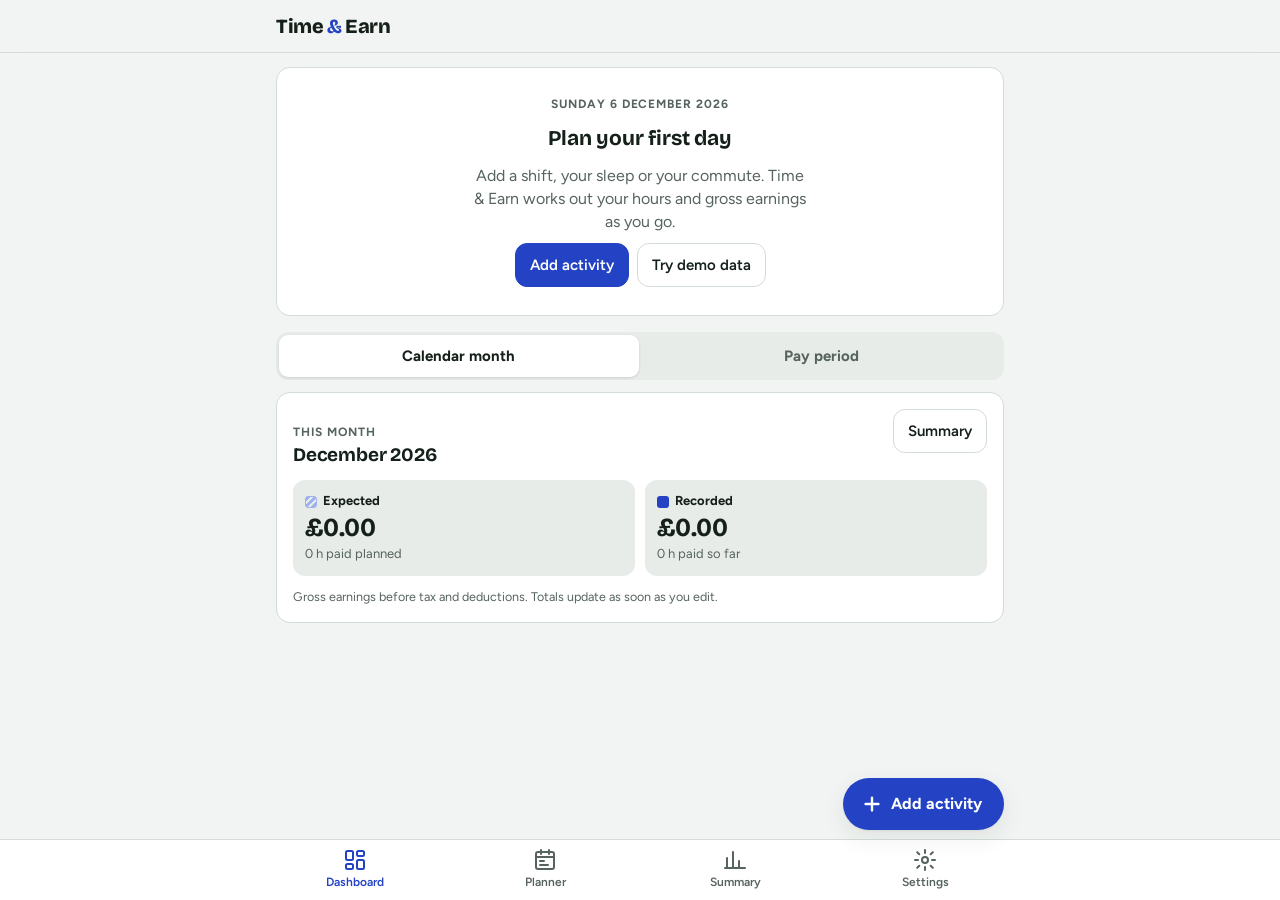
==== commit 5b002316: "Add files via upload" ====
--- a/index.html
+++ b/index.html
@@ -272,6 +272,26 @@
 code { font-size: 13px; background: var(--surface-2); padding: 1px 5px; border-radius: 5px; }
 @media (min-width: 700px) { :root { --hourw: 40px; --datew: 76px; } }
 
+/* pay periods */
+.pay-meta { display: grid; gap: 2px; font-size: 14px; }
+.pay-meta span:last-child { color: var(--muted); font-size: 13px; }
+.pjobs { display: grid; gap: 8px; }
+.pjob { border: 1px solid var(--line); border-radius: 12px; padding: 10px 12px; display: grid; gap: 6px; }
+.pjob-top { display: flex; justify-content: space-between; gap: 8px; flex-wrap: wrap; font-size: 15px; }
+.pjob-top .num { font-weight: 700; white-space: nowrap; }
+.pjob-money { display: flex; gap: 6px 16px; flex-wrap: wrap; font-size: 14px; font-variant-numeric: tabular-nums; }
+.pjob-money span { display: inline-flex; align-items: center; gap: 6px; }
+.pjob-status { display: flex; gap: 8px; align-items: center; justify-content: space-between; flex-wrap: wrap; }
+.pstat { display: inline-block; font-size: 12.5px; font-weight: 700; padding: 3px 9px; border-radius: 99px; background: var(--surface-2); color: var(--muted); }
+.pstat.ok { background: color-mix(in srgb, var(--ok) 16%, transparent); color: var(--ok); }
+.pstat.warn { background: var(--warn-soft); color: var(--warn); }
+.btn.small-btn { min-height: 38px; padding: 6px 12px; font-size: 14px; }
+.chip[aria-pressed="true"] { background: var(--accent); color: var(--accent-ink); border-color: var(--accent); }
+.ptable td, .ptable th { font-size: 13.5px; padding: 7px 5px; }
+.ptable tr.now td { background: var(--accent-soft); }
+.mper { border: 1px solid var(--line); border-radius: 12px; padding: 10px; display: grid; gap: 8px; }
+.seg button { overflow-wrap: anywhere; }
+
 </style>
 </head>
 <body>
@@ -629,7 +649,12 @@
     if (errs.length) return errs;
     const catIds = new Set(d.categories.map((c) => c.id));
     d.categories.forEach((c, i) => { if (!c.id || !c.name || !/^#[0-9a-fA-F]{6}$/.test(c.color || '')) errs.push('Category ' + (i + 1) + ' is incomplete.'); });
-    d.jobs.forEach((j, i) => { if (!j.id || !j.name || typeof j.rate !== 'number') errs.push('Job ' + (i + 1) + ' is incomplete.'); });
+    d.jobs.forEach((j, i) => {
+      if (!j.id || !j.name || typeof j.rate !== 'number') errs.push('Job ' + (i + 1) + ' is incomplete.');
+      if (j.payCycle != null) validateCycle(j.payCycle).forEach((e) => errs.push('Job ' + (i + 1) + ' pay cycle: ' + e));
+    });
+    // Older backups have no payments section; that's fine.
+    if (d.payments != null && (typeof d.payments !== 'object' || (d.payments.records != null && typeof d.payments.records !== 'object'))) errs.push('The payment records in this backup are damaged.');
     const ids = new Set();
     d.activities.forEach((r, i) => {
       if (!r.id || ids.has(r.id)) errs.push('Activity ' + (i + 1) + ' has a missing or repeated id.');
@@ -646,7 +671,122 @@
     return errs.slice(0, 12);
   }
 
-  const api = { DAY, pad, isValidDate, dayNum, fromDayNum, addDays, daysInMonth, isLeapYear, weekday, monthKey, monthDates, dateRange, localToday,
+  // ---------- pay cycles ----------
+  // cycle: { type:'calendar'|'monthly'|'manual', startDay:1-31, paydayDay:1-31,
+  //          paydayMonth:'closing'|'following'|'none', periods:[{id,start,end,payday}] }
+  const ymd = (y, m, d) => y + '-' + pad(m) + '-' + pad(d);
+  function clampDate(y, m, d) { return ymd(y, m, Math.min(d, daysInMonth(y, m))); }
+  function addMonths(y, m, k) { const t = y * 12 + (m - 1) + k; return [Math.floor(t / 12), (t % 12) + 1]; }
+  function normCycle(c) {
+    c = c && typeof c === 'object' ? c : {};
+    const type = ['calendar', 'monthly', 'manual'].includes(c.type) ? c.type : 'calendar';
+    const int = (v, d) => { v = parseInt(v, 10); return v >= 1 && v <= 31 ? v : d; };
+    return {
+      type,
+      startDay: type === 'calendar' ? 1 : int(c.startDay, 1),
+      paydayDay: int(c.paydayDay, 28),
+      paydayMonth: ['closing', 'following', 'none'].includes(c.paydayMonth) ? c.paydayMonth : 'none',
+      periods: Array.isArray(c.periods) ? c.periods.filter((p) => p && isValidDate(p.start) && isValidDate(p.end)).map((p) => ({ id: p.id || (p.start + '_' + p.end), start: p.start, end: p.end, payday: isValidDate(p.payday) ? p.payday : null })).sort((a, b) => a.start.localeCompare(b.start)) : []
+    };
+  }
+  /** Recurring period that starts in month (y, m). End = day before the next period's start, so periods never gap or overlap. */
+  function monthlyPeriod(c, y, m) {
+    const start = clampDate(y, m, c.startDay);
+    const [ny, nm] = addMonths(y, m, 1);
+    const end = addDays(clampDate(ny, nm, c.startDay), -1);
+    let payday = null;
+    if (c.paydayMonth !== 'none') {
+      let py = +end.slice(0, 4), pm = +end.slice(5, 7); // closing month = month the period ends in
+      if (c.paydayMonth === 'following') [py, pm] = addMonths(py, pm, 1);
+      payday = clampDate(py, pm, c.paydayDay);
+    }
+    return { start, end, payday, key: start, y, m };
+  }
+  /** Period containing date, or null (manual cycles can have uncovered dates). */
+  function periodFor(cycle, date) {
+    const c = normCycle(cycle);
+    if (c.type === 'manual') { const p = c.periods.find((q) => q.start <= date && date <= q.end); return p ? Object.assign({ key: p.start }, p) : null; }
+    const y = +date.slice(0, 4), m = +date.slice(5, 7);
+    const here = monthlyPeriod(c, y, m);
+    if (date >= here.start) return here;
+    const [py, pm] = addMonths(y, m, -1);
+    return monthlyPeriod(c, py, pm);
+  }
+  /** Step k periods from a period (k = ±1). Returns null at the ends of a manual list. */
+  function stepPeriod(cycle, period, k) {
+    const c = normCycle(cycle);
+    if (c.type === 'manual') {
+      const i = c.periods.findIndex((p) => p.start === period.start);
+      const p = c.periods[i + k];
+      return p ? Object.assign({ key: p.start }, p) : null;
+    }
+    const [y, m] = addMonths(period.y, period.m, k);
+    return monthlyPeriod(c, y, m);
+  }
+  /** Closest manual period to a date (for when no period covers it). */
+  function nearestManual(cycle, date) {
+    const c = normCycle(cycle);
+    if (!c.periods.length) return null;
+    let best = c.periods[0];
+    for (const p of c.periods) if (p.start <= date) best = p;
+    return Object.assign({ key: best.start }, best);
+  }
+  function cycleSignature(cycle, jobId) {
+    const c = normCycle(cycle);
+    if (c.type === 'manual') return 'manual|' + jobId;
+    return c.type + '|' + c.startDay + '|' + c.paydayMonth + '|' + (c.paydayMonth === 'none' ? '' : c.paydayDay);
+  }
+  function validateCycle(cycle) {
+    const errs = [];
+    if (!cycle || typeof cycle !== 'object') return errs;
+    if (!['calendar', 'monthly', 'manual'].includes(cycle.type)) errs.push('Choose a pay-cycle type.');
+    if (cycle.type === 'monthly') {
+      const s = +cycle.startDay; if (!(Number.isInteger(s) && s >= 1 && s <= 31)) errs.push('Start day must be between 1 and 31.');
+    }
+    if (cycle.type !== 'manual' && cycle.paydayMonth !== 'none') {
+      const p = +cycle.paydayDay; if (!(Number.isInteger(p) && p >= 1 && p <= 31)) errs.push('Payday must be a day between 1 and 31.');
+    }
+    if (cycle.type === 'manual') {
+      const ps = (cycle.periods || []).slice();
+      if (!ps.length) errs.push('Add at least one pay period.');
+      ps.forEach((p, i) => {
+        if (!isValidDate(p.start) || !isValidDate(p.end)) errs.push('Pay period ' + (i + 1) + ' needs a start and end date.');
+        else if (p.end < p.start) errs.push('Pay period ' + (i + 1) + ' ends before it starts.');
+        if (p.payday && !isValidDate(p.payday)) errs.push('Pay period ' + (i + 1) + ' has an invalid payday.');
+      });
+      const ok = ps.filter((p) => isValidDate(p.start) && isValidDate(p.end) && p.end >= p.start).sort((a, b) => a.start.localeCompare(b.start));
+      for (let i = 1; i < ok.length; i++) if (ok[i].start <= ok[i - 1].end) errs.push('Pay periods ' + ok[i - 1].start + '–' + ok[i - 1].end + ' and ' + ok[i].start + '–' + ok[i].end + ' overlap.');
+    }
+    return errs;
+  }
+  /**
+   * Paid work for the given jobs between start and end (inclusive dates).
+   * Each record is split at midnight, and each part counts on its own date, so an overnight shift
+   * crossing a period boundary is split between the two periods and never counted twice.
+   * matchJob(jobId) decides which records belong.
+   */
+  function periodStats(records, start, end, mode, matchJob) {
+    const out = { paidMin: 0, earnings: 0, byJob: {}, days: {} };
+    const from = addDays(start, -1);
+    for (const r of records) {
+      if (r.mode !== mode || !r.paid || r.date < from || r.date > end || !matchJob(r.jobId || null)) continue;
+      for (const o of [0, 1]) {
+        const dt = addDays(r.date, o);
+        if (dt < start || dt > end) continue;
+        const p = portion(r, o);
+        if (p.paidMin <= 0 && p.earnings === 0) continue;
+        out.paidMin += p.paidMin; out.earnings += p.earnings;
+        const k = r.jobId || '_none';
+        const j = out.byJob[k] || (out.byJob[k] = { paidMin: 0, earnings: 0 });
+        j.paidMin += p.paidMin; j.earnings += p.earnings;
+        const d = out.days[dt] || (out.days[dt] = { paidMin: 0, earnings: 0 });
+        d.paidMin += p.paidMin; d.earnings += p.earnings;
+      }
+    }
+    return out;
+  }
+
+  const api = { ymd, clampDate, addMonths, normCycle, monthlyPeriod, periodFor, stepPeriod, nearestManual, cycleSignature, validateCycle, periodStats, DAY, pad, isValidDate, dayNum, fromDayNum, addDays, daysInMonth, isLeapYear, weekday, monthKey, monthDates, dateRange, localToday,
     parseTime, fmtTime, fmtDur, hours, span, subInterval, validateRecord, paidPieces, recordTotals, portion, fragmentsForDate,
     absSpan, findOverlaps, dayStats, monthStats, uid, weekdayDates, cloneRecord, planBatch, resolveBatch, copyDayRecords, repeatWeek,
     elapsedMinutes, dstDifference, round2, validateBackup };
@@ -659,7 +799,7 @@
 (function () {
   'use strict';
   const T = window.TE;
-  const SCHEMA = 1;
+  const SCHEMA = 2; // 2: pay cycles on jobs + payment-received records
   const WD = ['Sun', 'Mon', 'Tue', 'Wed', 'Thu', 'Fri', 'Sat'];
   const WDL = ['Sunday', 'Monday', 'Tuesday', 'Wednesday', 'Thursday', 'Friday', 'Saturday'];
   const MON = ['January', 'February', 'March', 'April', 'May', 'June', 'July', 'August', 'September', 'October', 'November', 'December'];
@@ -675,14 +815,15 @@
     { id: 'cat_leisure', name: 'Leisure', short: 'Ls', color: '#1fa8a0', role: 'leisure' },
     { id: 'cat_personal', name: 'Personal time', short: 'Pe', color: '#a87556', role: 'personal' }
   ];
-  const DEFAULT_SETTINGS = { id: 'settings', currency: 'GBP', theme: 'system', schemaVersion: SCHEMA };
+  const DEFAULT_SETTINGS = { id: 'settings', currency: 'GBP', theme: 'system', incomeBasis: 'month', schemaVersion: SCHEMA };
+  const emptyPayments = () => ({ id: 'payments', records: {} });
 
   // ---------------- state ----------------
   const now = new Date();
   const S = {
-    real: { settings: { ...DEFAULT_SETTINGS }, jobs: [], categories: DEFAULT_CATS.map((c) => ({ ...c })), activities: [] },
+    real: { settings: { ...DEFAULT_SETTINGS }, jobs: [], categories: DEFAULT_CATS.map((c) => ({ ...c })), activities: [], payments: emptyPayments() },
     demo: null, demoOn: false,
-    ui: { tab: 'dashboard', y: now.getFullYear(), m: now.getMonth() + 1, mode: 'planned', dashRange: 'today', sumY: now.getFullYear(), sumM: now.getMonth() + 1, tip: null },
+    ui: { tab: 'dashboard', y: now.getFullYear(), m: now.getMonth() + 1, mode: 'planned', dashRange: 'today', sumY: now.getFullYear(), sumM: now.getMonth() + 1, tip: null, payGroup: null, payAnchor: null },
     storage: 'loading'
   };
   const D = () => (S.demoOn ? S.demo : S.real);
@@ -750,7 +891,7 @@
       if (this.kind === 'idb') {
         const out = {};
         await Promise.all(STORES.map((s) => new Promise((res, rej) => { const rq = this.db.transaction(s).objectStore(s).getAll(); rq.onsuccess = () => { out[s] = rq.result; res(); }; rq.onerror = () => rej(rq.error); })));
-        return { activities: out.activities, jobs: out.jobs, categories: out.categories, settings: (out.meta || []).find((x) => x.id === 'settings') };
+        return { activities: out.activities, jobs: out.jobs, categories: out.categories, settings: (out.meta || []).find((x) => x.id === 'settings'), payments: (out.meta || []).find((x) => x.id === 'payments') };
       }
       if (this.kind === 'ls') { try { const raw = localStorage.getItem(LS_KEY); return raw ? JSON.parse(raw) : {}; } catch (e) { return {}; } }
       return {};
@@ -768,10 +909,11 @@
             (ch[s].put || []).forEach((r) => tx.objectStore(s).put(r));
           }
           if (ch.settings) tx.objectStore('meta').put(ch.settings);
+          if (ch.payments) tx.objectStore('meta').put(ch.payments);
         });
       } else if (this.kind === 'ls') {
         const r = S.real;
-        localStorage.setItem(LS_KEY, JSON.stringify({ activities: r.activities, jobs: r.jobs, categories: r.categories, settings: r.settings }));
+        localStorage.setItem(LS_KEY, JSON.stringify({ activities: r.activities, jobs: r.jobs, categories: r.categories, settings: r.settings, payments: r.payments }));
       }
     }
   };
@@ -787,7 +929,8 @@
       d[s] = d[s].filter((r) => !del.has(r.id) && !putIds.has(r.id)).concat(put);
     }
     if (ch.settings) { S.real.settings = ch.settings; fmtCache = {}; }
-    if (!S.demoOn || (ch.settings && !ch.activities && !ch.jobs && !ch.categories)) {
+    if (ch.payments) d.payments = ch.payments;
+    if (!S.demoOn || (ch.settings && !ch.activities && !ch.jobs && !ch.categories && !ch.payments)) {
       const persistCh = S.demoOn ? { settings: ch.settings } : ch;
       writeChain = writeChain.then(() => Store.commit(persistCh)).catch((e) => { console.error(e); toast('Could not save to this device. Export a backup soon.'); });
     }
@@ -896,7 +1039,7 @@
     const d = D(), td = today(), y = +td.slice(0, 4), m = +td.slice(5, 7);
     if (!d.activities.length) {
       return `<section class="card empty"><div class="eyebrow">${esc(niceDate(td, true))}</div><h2>Plan your first day</h2><p>Add a shift, your sleep or your commute. Time & Earn works out your hours and gross earnings as you go.</p>
-        <div class="btn-row" style="justify-content:center"><button class="btn primary" data-act="add">Add activity</button>${S.demoOn ? '' : '<button class="btn" data-act="demoOn">Try demo data</button>'}</div></section>` + dashMonthCard(y, m);
+        <div class="btn-row" style="justify-content:center"><button class="btn primary" data-act="add">Add activity</button>${S.demoOn ? '' : '<button class="btn" data-act="demoOn">Try demo data</button>'}</div></section>` + incomeSection(y, m);
     }
     const P = T.dayStats(d.activities, td, 'planned'), A = T.dayStats(d.activities, td, 'actual');
     return `<section class="card">
@@ -906,7 +1049,7 @@
         <div><span class="label"><i class="key act"></i>Actual</span><span class="big money">${money(A.earnings)}</span><span class="sub">${hrs(A.paidMin)} paid · recorded</span></div>
       </div>
       <div class="gross-note">Gross earnings before tax and deductions.</div>
-    </section>` + dashMonthCard(y, m) + dashTimeCard(td, y, m);
+    </section>` + incomeSection(y, m) + dashTimeCard(td, y, m);
   }
   function dashMonthCard(y, m) {
     const d = D();
@@ -1424,8 +1567,175 @@
     });
   }
 
+  // ---------------- pay cycles ----------------
+  const basis = () => (settings().incomeBasis === 'pay' ? 'pay' : 'month');
+  function basisSeg() {
+    const b = basis();
+    return `<div class="seg" role="group" aria-label="Count earnings by"><button data-act="basis" data-val="month" aria-pressed="${b === 'month'}">Calendar month</button><button data-act="basis" data-val="pay" aria-pressed="${b === 'pay'}">Pay period</button></div>`;
+  }
+  function incomeSection(y, m) { return `<div style="display:grid;gap:12px">${basisSeg()}${basis() === 'pay' ? dashPayCards() : dashMonthCard(y, m)}</div>`; }
+  const ordinal = (n) => n + ((n % 100 >= 11 && n % 100 <= 13) ? 'th' : ({ 1: 'st', 2: 'nd', 3: 'rd' }[n % 10] || 'th'));
+  function cycleText(cyc) {
+    const c = T.normCycle(cyc);
+    if (c.type === 'manual') return `${c.periods.length} set pay period${c.periods.length === 1 ? '' : 's'}`;
+    const span = c.startDay === 1 ? 'Calendar month' : `${ordinal(c.startDay)} to the ${ordinal(c.startDay - 1)}`;
+    const pay = c.paydayMonth === 'none' ? 'payday not set' : `paid on the ${ordinal(c.paydayDay)} of ${c.paydayMonth === 'closing' ? 'the closing month' : 'the following month'}`;
+    return span + ', ' + pay;
+  }
+  function payGroups() {
+    const d = D(), groups = new Map();
+    for (const j of d.jobs) {
+      const c = T.normCycle(j.payCycle), sig = T.cycleSignature(c, j.id);
+      if (!groups.has(sig)) groups.set(sig, { key: sig, cycle: c, jobIds: [] });
+      groups.get(sig).jobIds.push(j.id);
+    }
+    const ids = new Set(d.jobs.map((j) => j.id));
+    if (d.activities.some((r) => r.paid && !(r.jobId && ids.has(r.jobId)))) groups.set('none', { key: 'none', cycle: T.normCycle({ type: 'calendar' }), jobIds: ['_none'], noJob: true });
+    return [...groups.values()];
+  }
+  function groupMatcher(g) {
+    if (g.noJob) { const ids = new Set(D().jobs.map((j) => j.id)); return (jid) => !jid || !ids.has(jid); }
+    const set = new Set(g.jobIds); return (jid) => set.has(jid);
+  }
+  const groupName = (g) => g.noJob ? 'Paid work with no job' : g.jobIds.map((id) => job(id).name).join(', ');
+  const jobLabel = (id) => id === '_none' ? 'No job' : (job(id) ? job(id).name : 'Deleted job');
+  function periodRange(per) { return `${niceDate(per.start)} – ${niceDate(per.end)} ${per.end.slice(0, 4)}`; }
+  const periodDays = (per) => T.dayNum(per.end) - T.dayNum(per.start) + 1;
+  const payKey = (jid, per) => jid + '|' + per.start;
+  function payStatus(jid, per) {
+    const rec = (D().payments.records || {})[payKey(jid, per)], td = today();
+    if (rec) return { cls: 'ok', text: `Received ${niceDate(rec.receivedOn)}${rec.amount != null ? ' · ' + money(rec.amount) : ''}`, rec };
+    if (!per.payday) return { cls: '', text: td > per.end ? 'Not marked as received' : (td >= per.start ? 'Period in progress' : 'Upcoming period') };
+    const n = T.dayNum(per.payday) - T.dayNum(td);
+    if (n < 0) return { cls: 'warn', text: `Payday was ${niceDate(per.payday)} · not marked as received` };
+    if (n === 0) return { cls: 'warn', text: 'Payday is today · not marked as received' };
+    return { cls: '', text: `Payday in ${n} day${n === 1 ? '' : 's'} · not received yet` };
+  }
+  function payPeriodCard(g, per, opts) {
+    opts = opts || {};
+    const m = groupMatcher(g), d = D();
+    const P = T.periodStats(d.activities, per.start, per.end, 'planned', m), A = T.periodStats(d.activities, per.start, per.end, 'actual', m);
+    const td = today(), len = periodDays(per);
+    const progress = td >= per.start && td <= per.end ? `Day ${T.dayNum(td) - T.dayNum(per.start) + 1} of ${len}` : (td > per.end ? 'Period ended' : 'Not started');
+    const jobIds = g.noJob ? ['_none'] : g.jobIds;
+    const rows = jobIds.map((jid) => {
+      const st = g.noJob ? null : payStatus(jid, per);
+      const pj = P.byJob[jid] || { paidMin: 0, earnings: 0 }, aj = A.byJob[jid] || { paidMin: 0, earnings: 0 };
+      return `<div class="pjob">
+        <div class="pjob-top"><b>${esc(jobLabel(jid))}</b><span class="num">${hrs(aj.paidMin)} <small>/ plan ${hrs(pj.paidMin)}</small></span></div>
+        <div class="pjob-money"><span><i class="key plan"></i>Expected <b class="money">${money(pj.earnings)}</b></span><span><i class="key act"></i>Recorded <b class="money">${money(aj.earnings)}</b></span></div>
+        ${st ? `<div class="pjob-status"><span class="pstat ${st.cls}">${st.cls === 'ok' ? '✓ ' : ''}${esc(st.text)}</span><button class="btn small-btn" data-act="payMark" data-job="${esc(jid)}" data-start="${per.start}" data-end="${per.end}" data-payday="${per.payday || ''}">${st.rec ? 'Edit' : 'Mark as received'}</button></div>` : '<small>Paid work without a job uses calendar months. Add a job to these shifts to use a pay cycle.</small>'}
+      </div>`;
+    }).join('');
+    return `<section class="card pay-card">
+      <div class="card-head"><div style="min-width:0"><div class="eyebrow">Pay period · ${esc(groupName(g))}</div><h2>${esc(periodRange(per))}</h2></div>${opts.link ? `<button class="btn" data-act="openPay" data-group="${esc(g.key)}" data-start="${per.start}">Details</button>` : ''}</div>
+      <div class="pay-meta"><span><b>${per.payday ? 'Payday ' + esc(niceDate(per.payday, true)) : 'Payday not set'}</b></span><span>${len} days · ${progress} · ${esc(cycleText(g.cycle))}</span></div>
+      <div class="pair">
+        <div><span class="label"><i class="key plan"></i>Planned</span><span class="big money">${money(P.earnings)}</span><span class="sub">${hrs(P.paidMin)} paid · expected</span></div>
+        <div><span class="label"><i class="key act"></i>Actual</span><span class="big money">${money(A.earnings)}</span><span class="sub">${hrs(A.paidMin)} paid · recorded</span></div>
+      </div>
+      <div class="pjobs">${rows}</div>
+      <div class="gross-note">Gross earnings before tax and deductions, from paid work dated ${esc(niceDate(per.start))} to ${esc(niceDate(per.end))} inclusive. "Recorded" is what you've logged; it is only marked as received when you say so.</div>
+    </section>`;
+  }
+  function noPayGroupsCard() {
+    return `<section class="card empty"><h2>No pay periods yet</h2><p>Add a job in Settings and choose its pay cycle. Paid shifts linked to that job will be grouped by pay period.</p><button class="btn primary" data-act="goSettings">Go to Settings</button></section>`;
+  }
+  function dashPayCards() {
+    const groups = payGroups(), td = today();
+    if (!groups.length) return noPayGroupsCard();
+    return groups.map((g) => {
+      const per = T.periodFor(g.cycle, td);
+      if (!per) return `<section class="card"><div class="eyebrow">Pay period · ${esc(groupName(g))}</div><p class="prose" style="margin:0">No pay period covers today. Add one in Settings → Jobs.</p><button class="btn" data-act="editJob" data-id="${esc(g.jobIds[0])}">Edit pay periods</button></section>`;
+      return payPeriodCard(g, per, { link: true });
+    }).join('');
+  }
+  function openPaySheet(el) {
+    const jid = el.dataset.job, per = { start: el.dataset.start, end: el.dataset.end, payday: el.dataset.payday || null };
+    const key = payKey(jid, per), cur = (D().payments.records || {})[key];
+    const rec = T.periodStats(D().activities, per.start, per.end, 'actual', (x) => x === jid).earnings;
+    openSheet({
+      title: 'Payment received', render(sh) {
+        const td = today();
+        const defDate = cur ? cur.receivedOn : (per.payday && per.payday <= td ? per.payday : td);
+        sh.body.innerHTML = `<p class="prose" style="margin:0"><b>${esc(jobLabel(jid))}</b>, pay period ${esc(niceDate(per.start))} – ${esc(niceDate(per.end))}.${per.payday ? ' Payday ' + esc(niceDate(per.payday, true)) + '.' : ''}</p>
+          <div class="preview-line"><span>Recorded gross earnings for this period: <b>${money(rec)}</b></span><span class="muted">The app never marks a salary as paid by itself. Mark it once the money is in your account.</span></div>
+          <div id="perr"></div>
+          <div class="field"><label for="p-date">Date received</label><input type="date" id="p-date" value="${esc(defDate)}"></div>
+          <div class="field"><label for="p-amt">Amount received (${esc(curSymbol())}) <span class="muted">(optional)</span></label><input type="number" inputmode="decimal" step="0.01" min="0" id="p-amt" value="${cur && cur.amount != null ? cur.amount : ''}" placeholder="As shown on your payslip"><span class="hint">This can be your take-home pay. It is kept separate from your gross earnings.</span></div>
+          <div class="sheet-foot">${cur ? '<button class="btn danger" id="p-del">Not received</button>' : ''}<button class="btn primary" id="p-save">${cur ? 'Save' : 'Mark as received'}</button></div>`;
+        $('#p-save', sh.body).onclick = () => {
+          const dt = $('#p-date', sh.body).value, amt = $('#p-amt', sh.body).value;
+          const errs = [];
+          if (!T.isValidDate(dt)) errs.push('Enter the date the money arrived.');
+          if (amt !== '' && (isNaN(+amt) || +amt < 0)) errs.push('Enter an amount of 0 or more, or leave it empty.');
+          if (errs.length) { $('#perr', sh.body).innerHTML = `<div class="errors" role="alert"><strong>Please fix:</strong><ul>${errs.map((e) => `<li>${esc(e)}</li>`).join('')}</ul></div>`; return; }
+          const records = Object.assign({}, D().payments.records); records[key] = { receivedOn: dt, amount: amt === '' ? null : T.round2(+amt), markedAt: Date.now() };
+          apply({ payments: { id: 'payments', records } }, 'Marked as received'); closeSheet(sh);
+        };
+        if (cur) $('#p-del', sh.body).onclick = () => { const records = Object.assign({}, D().payments.records); delete records[key]; apply({ payments: { id: 'payments', records } }, 'Marked as not received'); closeSheet(sh); };
+      }
+    });
+  }
+  function viewSummaryPay() {
+    const groups = payGroups();
+    let head = `<div style="display:grid;gap:8px"><h1 style="font-size:24px">Pay periods</h1>${basisSeg()}</div>`;
+    if (!groups.length) return head + noPayGroupsCard();
+    const g = groups.find((x) => x.key === S.ui.payGroup) || groups[0];
+    S.ui.payGroup = g.key;
+    const per = T.periodFor(g.cycle, S.ui.payAnchor || today()) || T.nearestManual(g.cycle, S.ui.payAnchor || today());
+    const chips = groups.length > 1 ? `<div class="chips" role="group" aria-label="Pay cycle">${groups.map((x) => `<button class="chip ${x.key === g.key ? 'on' : ''}" aria-pressed="${x.key === g.key}" data-act="payGroup" data-val="${esc(x.key)}">${esc(groupName(x))}</button>`).join('')}</div><small>These jobs are on different pay cycles, so their totals are shown separately.</small>` : '';
+    if (!per) return head + chips + `<section class="card empty"><h2>No pay periods set</h2><p>Add the dates for ${esc(groupName(g))} in Settings → Jobs.</p></section>`;
+    S.ui.payAnchor = per.start;
+    const prev = T.stepPeriod(g.cycle, per, -1), next = T.stepPeriod(g.cycle, per, 1);
+    const cur = T.periodFor(g.cycle, today());
+    const m = groupMatcher(g), d = D();
+    const P = T.periodStats(d.activities, per.start, per.end, 'planned', m), A = T.periodStats(d.activities, per.start, per.end, 'actual', m);
+    const dates = T.dateRange(per.start, per.end);
+    S.ui.sumData = { P: { days: dates.map((dt) => ({ date: dt, earnings: (P.days[dt] || {}).earnings || 0 })) }, A: { days: dates.map((dt) => ({ date: dt, earnings: (A.days[dt] || {}).earnings || 0 })) } };
+    const jobIds = g.noJob ? ['_none'] : g.jobIds;
+    const table = `<div class="tbl-wrap"><table><thead><tr><th>Job</th><th class="n">Planned</th><th class="n">Actual</th><th class="n">Hours</th></tr></thead><tbody>${jobIds.map((jid) => `<tr><td>${esc(jobLabel(jid))}</td><td class="n">${money((P.byJob[jid] || {}).earnings || 0)}</td><td class="n">${money((A.byJob[jid] || {}).earnings || 0)}</td><td class="n">${hrs((A.byJob[jid] || {}).paidMin || 0)}</td></tr>`).join('')}</tbody><tfoot><tr><td>Total</td><td class="n">${money(P.earnings)}</td><td class="n">${money(A.earnings)}</td><td class="n">${hrs(A.paidMin)}</td></tr></tfoot></table></div>`;
+    return head + chips + `
+      <section class="monthbar">
+        <button class="icon-btn" data-act="payStep" data-val="-1" aria-label="Previous pay period" ${prev ? '' : 'disabled'}>${ICON.left}</button>
+        <div style="flex:1;min-width:0;text-align:center"><b>${esc(periodRange(per))}</b><br><small>${per.payday ? 'Payday ' + esc(niceDate(per.payday)) + ' ' + per.payday.slice(0, 4) : 'Payday not set'}</small></div>
+        <button class="icon-btn" data-act="payStep" data-val="1" aria-label="Next pay period" ${next ? '' : 'disabled'}>${ICON.right}</button>
+      </section>
+      ${cur && cur.start !== per.start ? `<button class="btn" data-act="payNow">Go to current pay period</button>` : ''}
+      ${payPeriodCard(g, per)}
+      <section class="card"><h2>Earnings by job</h2>${table}<small>Planned and actual are counted separately. Planned work never adds to actual earnings.</small></section>
+      <section class="card"><div class="card-head"><h2>Daily earnings</h2><div class="legend-row"><span><i class="key plan"></i>Planned</span><span><i class="key act"></i>Actual</span></div></div>
+        <div class="chart" id="earnChart"></div><div class="tip" id="earnTip" aria-live="polite">Tap a day to see its earnings.</div></section>
+      <section class="card"><h2>Export</h2><p class="prose" style="margin:0">Download the paid work in this pay period, with totals and payment status, as a CSV file.</p><button class="btn primary" data-act="payCsv">Export this pay period as CSV</button></section>`;
+  }
+  function buildPeriodCSV(g, per) {
+    const d = D(), m = groupMatcher(g);
+    const recs = d.activities.filter((r) => r.paid && m(r.jobId || null) && r.date >= T.addDays(per.start, -1) && r.date <= per.end)
+      .sort((a, b) => (a.mode + a.date + a.start).localeCompare(b.mode + b.date + b.start));
+    const rows = [['Mode', 'Date', 'Start', 'End', 'Ends next day', 'Job', 'Hourly rate', 'Paid hours in this period', 'Gross in this period', 'Paid hours (whole shift)', 'Gross (whole shift)', 'Notes']];
+    for (const r of recs) {
+      let pm = 0, pe = 0;
+      [0, 1].forEach((o) => { const dt = T.addDays(r.date, o); if (dt >= per.start && dt <= per.end) { const q = T.portion(r, o); pm += q.paidMin; pe += q.earnings; } });
+      if (pm === 0 && pe === 0) continue;
+      const t = T.recordTotals(r);
+      rows.push([r.mode === 'planned' ? 'Planned' : 'Actual', r.date, r.start, r.end, r.endsNextDay ? 'Yes' : 'No', jobLabel(r.jobId || '_none'), r.rate.toFixed(2), (pm / 60).toFixed(2), T.round2(pe).toFixed(2), (t.paidMin / 60).toFixed(2), T.round2(t.earnings).toFixed(2), r.notes || '']);
+    }
+    const P = T.periodStats(d.activities, per.start, per.end, 'planned', m), A = T.periodStats(d.activities, per.start, per.end, 'actual', m);
+    rows.push([]); rows.push([`Pay period ${per.start} to ${per.end} (inclusive)`, 'Payday', per.payday || 'Not set']);
+    rows.push(['Gross earnings before tax and deductions; currency ' + settings().currency]);
+    rows.push(['', 'Planned', 'Actual', 'Actual paid hours', 'Payment received', 'Amount received']);
+    (g.noJob ? ['_none'] : g.jobIds).forEach((jid) => {
+      const rec = (d.payments.records || {})[payKey(jid, per)];
+      rows.push([jobLabel(jid), T.round2((P.byJob[jid] || {}).earnings || 0).toFixed(2), T.round2((A.byJob[jid] || {}).earnings || 0).toFixed(2), (((A.byJob[jid] || {}).paidMin || 0) / 60).toFixed(2), rec ? rec.receivedOn : 'Not marked', rec && rec.amount != null ? rec.amount.toFixed(2) : '']);
+    });
+    rows.push(['Total', T.round2(P.earnings).toFixed(2), T.round2(A.earnings).toFixed(2), (A.paidMin / 60).toFixed(2)]);
+    if (S.demoOn) rows.push(['DEMO DATA - not real records']);
+    return '﻿' + rows.map((r) => r.map(csvCell).join(',')).join('\r\n');
+  }
+
   // ---------------- summary ----------------
   function viewSummary() {
+    if (basis() === 'pay') return viewSummaryPay();
     const y = S.ui.sumY, m = S.ui.sumM, d = D();
     const sleepIds = catIdsByRole('sleep');
     const P = T.monthStats(d.activities, y, m, 'planned', sleepIds), A = T.monthStats(d.activities, y, m, 'actual', sleepIds);
@@ -1443,6 +1753,7 @@
         <button class="icon-btn" data-act="sumMonth" data-val="-1" aria-label="Previous month">${ICON.left}</button>
         <div class="mlabel"><h1>${MON[m - 1]} ${y}</h1><small>Monthly summary · tap to pick</small><input type="month" id="sumPick" value="${y}-${T.pad(m)}" aria-label="Choose month and year" data-on="pickSum"></div>
         <button class="icon-btn" data-act="sumMonth" data-val="1" aria-label="Next month">${ICON.right}</button></section>
+      ${basisSeg()}
       ${empty ? `<section class="card empty"><h2>Nothing recorded in ${MON[m - 1]}</h2><p>Add planned or actual activities and this summary fills in straight away.</p><button class="btn primary" data-act="add">Add activity</button></section>` : ''}
       <section class="card">
         <div class="pair">
@@ -1485,7 +1796,7 @@
       if (d.earnings > 0) bars += `<rect x="${x}" y="${yv(d.earnings)}" width="${bw}" height="${ph}" rx="1.5" fill="none" stroke="var(--plan)" stroke-width="1.5" stroke-dasharray="3 2"/>`;
       if (a.earnings > 0) bars += `<rect x="${x + bw * 0.2}" y="${yv(a.earnings)}" width="${bw * 0.6}" height="${ah}" rx="1.5" fill="var(--accent)"/>`;
       bars += `<rect class="hit" data-i="${i}" x="${padL + i * cw}" y="${padT}" width="${cw}" height="${H - padT}" fill="transparent"/>`;
-      if ((i + 1) % 5 === 0 || i === 0) bars += `<text class="axis" x="${padL + i * cw + cw / 2}" y="${H - 5}" text-anchor="middle">${i + 1}</text>`;
+      if ((i + 1) % 5 === 0 || i === 0) bars += `<text class="axis" x="${padL + i * cw + cw / 2}" y="${H - 5}" text-anchor="middle">${+d.date.slice(8)}</text>`;
     });
     host.innerHTML = `<svg viewBox="0 0 ${W} ${H}" role="img" aria-label="Daily planned and actual gross earnings">${g}<line x1="${padL}" x2="${W}" y1="${yv(0)}" y2="${yv(0)}" stroke="var(--muted)" stroke-width="1"/>${bars}<rect id="hl" x="0" y="${padT}" width="0" height="${H - padT - padB}" fill="var(--accent)" opacity=".08" pointer-events="none"/></svg>`;
     const tip = $('#earnTip');
@@ -1536,23 +1847,40 @@
   let dlCap;
   const dlReady = (async () => { try { dlCap = window.claude && window.claude.use ? await window.claude.use('downloads') : null; } catch (e) { dlCap = null; } })();
   async function offerFile(filename, text, label) {
-    await Promise.race([dlReady, new Promise((r) => setTimeout(r, 1500))]);
-    if (dlCap) {
-      try { await dlCap.save({ filename, data: text }); toast('File ready: ' + filename); return; }
-      catch (e) { if (e && e.code === 'declined') { toast('Download cancelled'); return; } if (e && e.code === 'rate_limited') { toast('A download is already waiting for you.'); return; } }
-    } else {
-      // Outside the Claude viewer a normal download link works.
-      try {
-        if (!window.claude) {
-          const a = document.createElement('a'); a.href = URL.createObjectURL(new Blob([text], { type: filename.endsWith('.csv') ? 'text/csv' : 'application/json' })); a.download = filename; document.body.appendChild(a); a.click(); a.remove();
-          setTimeout(() => URL.revokeObjectURL(a.href), 4000); toast('Downloaded ' + filename); return;
-        }
-      } catch (e) { /* fall through */ }
-    }
+    if (window.claude) {
+      // Inside the Claude app: use its download capability.
+      await Promise.race([dlReady, new Promise((r) => setTimeout(r, 1500))]);
+      if (dlCap) {
+        try { await dlCap.save({ filename, data: text }); toast('File ready: ' + filename); return; }
+        catch (e) { if (e && e.code === 'declined') { toast('Download cancelled'); return; } if (e && e.code === 'rate_limited') { toast('A download is already waiting for you.'); return; } }
+      }
+      return copySheet(filename, text, label, false);
+    }
+    const type = filename.endsWith('.csv') ? 'text/csv' : 'application/json';
+    // iPhone / iPad (including Home Screen apps): browser downloads are unreliable, so use the Share sheet → "Save to Files".
+    if (navigator.maxTouchPoints > 0 && navigator.share && navigator.canShare) {
+      let file = new File([text], filename, { type });
+      try { if (!navigator.canShare({ files: [file] })) file = new File([text], filename, { type: 'text/plain' }); } catch (e) { /* use as is */ }
+      let can = false; try { can = navigator.canShare({ files: [file] }); } catch (e) { can = false; }
+      if (can) {
+        try { await navigator.share({ files: [file] }); toast('Done. If you chose Save to Files, it is in the Files app.'); return; }
+        catch (e) { if (e && e.name === 'AbortError') { toast('Cancelled. Nothing was saved.'); return; } }
+        return copySheet(filename, text, label, true);
+      }
+    }
+    try {
+      const a = document.createElement('a'); a.href = URL.createObjectURL(new Blob([text], { type })); a.download = filename; document.body.appendChild(a); a.click(); a.remove();
+      setTimeout(() => URL.revokeObjectURL(a.href), 4000); toast('Downloaded ' + filename); return;
+    } catch (e) { return copySheet(filename, text, label, true); }
+  }
+  function copySheet(filename, text, label, shareFailed) {
+    const isBackup = filename.endsWith('.json');
     openSheet({
       title: label, render(sh) {
-        sh.body.innerHTML = `<p class="prose" style="margin:0">Downloads aren't available here. Copy the text below and paste it into a file named <code>${esc(filename)}</code>.</p><textarea id="dl-text" readonly style="min-height:220px;font-family:ui-monospace,monospace;font-size:12px">${esc(text)}</textarea><button class="btn primary" id="dl-copy">Copy to clipboard</button>`;
-        $('#dl-copy', sh.body).onclick = async () => { const ta = $('#dl-text', sh.body); try { await navigator.clipboard.writeText(text); toast('Copied'); } catch (e) { ta.focus(); ta.select(); toast('Text selected. Use Copy.'); } };
+        sh.body.innerHTML = `<p class="prose" style="margin:0">${shareFailed ? 'Your phone could not save the file directly.' : 'Downloads aren\'t available here.'} Copy the text below instead and paste it into a note${isBackup ? ', for example in the Notes app. To restore later, go to Settings → Restore backup → "Or paste the backup text".' : ' or a file named <code>' + esc(filename) + '</code>.'}</p>
+          <button class="btn primary" id="dl-copy">Copy to clipboard</button>
+          <textarea id="dl-text" readonly style="min-height:200px;font-family:ui-monospace,monospace;font-size:12px">${esc(text)}</textarea>`;
+        $('#dl-copy', sh.body).onclick = async () => { const ta = $('#dl-text', sh.body); try { await navigator.clipboard.writeText(text); toast('Copied. Now paste it into a note.'); } catch (e) { ta.focus(); ta.select(); toast('Text selected. Tap Copy.'); } };
       }
     });
   }
@@ -1567,14 +1895,14 @@
         <div class="field"><label for="set-cur">Currency</label><select id="set-cur" data-on="currency">${CURRENCIES.map(([c, n]) => `<option value="${c}" ${c === st.currency ? 'selected' : ''}>${esc(n)}</option>`).join('')}</select><span class="hint">Changes the symbol only. Amounts are not converted.</span></div>
       </section>
       <section class="card"><div class="card-head"><h2>Jobs</h2><button class="btn" data-act="addJob">Add job</button></div>
-        ${d.jobs.length ? `<div class="list">${d.jobs.map((j) => `<button class="li" data-act="editJob" data-id="${esc(j.id)}"><span class="grow"><b>${esc(j.name)}</b></span><span class="val">${money(j.rate)}/h</span></button>`).join('')}</div>` : '<p class="muted" style="margin:0">No jobs yet. Add one to fill in its hourly rate automatically.</p>'}
-        <small>Changing a default rate only affects shifts you add afterwards. Saved shifts keep their own rate.</small></section>
+        ${d.jobs.length ? `<div class="list">${d.jobs.map((j) => `<button class="li" data-act="editJob" data-id="${esc(j.id)}"><span class="grow"><b>${esc(j.name)}</b><br><small>${esc(cycleText(j.payCycle))}</small></span><span class="val">${money(j.rate)}/h</span></button>`).join('')}</div>` : '<p class="muted" style="margin:0">No jobs yet. Add one to fill in its hourly rate automatically.</p>'}
+        <small>Tap a job to set its pay cycle. Changing a default rate only affects shifts you add afterwards; saved shifts keep their own rate.</small></section>
       <section class="card"><div class="card-head"><h2>Activity categories</h2><button class="btn" data-act="addCat">Add</button></div>
         <div class="list">${d.categories.map((c) => `<button class="li" data-act="editCat" data-id="${esc(c.id)}">${sw(c)}<span class="grow"><b>${esc(c.name)}</b><br><small>${esc((ROLES.find((r) => r[0] === (c.role || '')) || ROLES[8])[1])}</small></span><span class="muted">Edit</span></button>`).join('')}
           <div class="li"><span class="sw un">–</span><span class="grow"><b>Unallocated</b><br><small>Any time with nothing recorded</small></span></div></div></section>
       <section class="card"><h2>Your data</h2>
-        <div class="prose"><p><b>${esc(kind)}</b></p><p>Your records stay on this device, in this browser only. They are not synced to other devices or backed up automatically. Clearing browser data, or deleting the app's website data, removes them.</p><p>Export a backup regularly and keep it somewhere safe, such as iCloud Drive.</p></div>
-        <div class="btn-row"><button class="btn primary" data-act="backup">Export backup (JSON)</button><button class="btn" data-act="restore">Restore backup</button></div>
+        <div class="prose"><p><b>${esc(kind)}</b></p><p>Your records stay on this device, in this browser only. They are not synced to other devices or backed up automatically. Clearing browser data, or deleting the app's website data, removes them.</p><p>Save a backup regularly. On iPhone, tap <b>Save a backup</b>, then choose <b>Save to Files</b> in the Share sheet and pick iCloud Drive or On My iPhone.</p></div>
+        <div class="btn-row"><button class="btn primary" data-act="backup">Save a backup</button><button class="btn" data-act="restore">Restore backup</button></div>
         <small>${S.real.activities.length} activities, ${S.real.jobs.length} jobs, ${S.real.categories.length} categories saved.</small>
         <button class="btn danger" data-act="wipe">Delete all my data</button></section>
       <section class="card"><h2>Demo data</h2><p class="prose" style="margin:0">Explore the app with two months of sample shifts, sleep and travel. Demo records are kept apart from yours: they are never saved and never added to your totals.</p>
@@ -1582,24 +1910,106 @@
       <section class="card"><h2>How calculations work</h2><div class="prose">
         <p>Gross earnings = paid hours × hourly rate, using exact minutes. Amounts are rounded to 2 decimal places only for display, so totals don't drift.</p>
         <p>Unpaid breaks are taken out of paid time. Rate periods let part of a shift use a different rate; no overtime multiplier is assumed.</p>
-        <p>Overnight activities are split at midnight: each part counts towards its own date and month, and nothing is counted twice.</p>
+        <p>Overnight activities are split at midnight: each part counts towards its own date, month and pay period, and nothing is counted twice.</p>
+        <p>Pay periods include both their start and end dates. A recurring period ends the day before the next one starts, so there are no gaps or overlaps. If the start day doesn't exist in a month (for example the 31st), that month's period starts on its last day.</p>
+        <p>Recorded earnings are your own calculation. A payment only shows as received when you mark it, even after payday.</p>
         <p>Times are local clock times. On a clock-change night, paid time is worked out from the clock times you enter (for example 22:00–06:00 is always 8 hours), even though 7 or 9 real hours pass. The editor warns you, and you can set a paid-time override for that shift.</p>
         <p>Earnings are gross, before tax, National Insurance, pension or other deductions. Take-home pay is not calculated.</p></div></section>`;
   }
   function editJob(id) {
     const j = id ? job(id) : null;
     const used = id ? D().activities.filter((r) => r.jobId === id).length : 0;
+    const c0 = T.normCycle(j && j.payCycle);
+    const state = { name: j ? j.name : '', rate: j ? String(j.rate) : '', cycle: { type: c0.type, startDay: c0.type === 'monthly' ? c0.startDay : 14, paydayDay: c0.paydayDay, paydayMonth: c0.paydayMonth, periods: c0.periods.map((p) => ({ ...p })) }, errors: [] };
+    function readForm(sh) {
+      const v = (x) => { const el = $('#' + x, sh.body); return el ? el.value : undefined; };
+      state.name = (v('j-name') ?? state.name); state.rate = v('j-rate') ?? state.rate;
+      const c = state.cycle;
+      if (v('j-sday') !== undefined) c.startDay = v('j-sday');
+      if (v('j-pmon') !== undefined) c.paydayMonth = v('j-pmon');
+      if (v('j-pday') !== undefined) c.paydayDay = v('j-pday');
+      c.periods = c.periods.map((p, i) => ({ id: p.id, start: v('j-ps-' + i) ?? p.start, end: v('j-pe-' + i) ?? p.end, payday: v('j-pp-' + i) ?? p.payday }));
+    }
+    function cycleForSave() {
+      const c = state.cycle;
+      const out = { type: c.type, paydayMonth: c.type === 'manual' ? 'none' : c.paydayMonth };
+      if (c.type === 'monthly') out.startDay = c.startDay === '' ? NaN : Number(c.startDay);
+      if (c.type !== 'manual') out.paydayDay = out.paydayMonth === 'none' ? 28 : (c.paydayDay === '' ? NaN : Number(c.paydayDay));
+      if (c.type === 'manual') out.periods = c.periods.map((p) => ({ id: p.id || T.uid('pp_'), start: p.start, end: p.end, payday: p.payday || null })).sort((x, y) => String(x.start).localeCompare(String(y.start)));
+      return out;
+    }
+    function previewHtml() {
+      const cyc = cycleForSave(), errs = T.validateCycle(cyc);
+      if (errs.length) return `<div class="errors"><strong>Pay cycle needs attention:</strong><ul>${errs.map((e) => `<li>${esc(e)}</li>`).join('')}</ul></div>`;
+      const td = today();
+      let list;
+      if (cyc.type === 'manual') list = T.normCycle(cyc).periods.slice(0, 24);
+      else { const cur = T.periodFor(cyc, td); list = [T.stepPeriod(cyc, cur, -1), cur, T.stepPeriod(cyc, cur, 1), T.stepPeriod(cyc, cur, 2)]; }
+      const rows = list.map((p) => {
+        const now = td >= p.start && td <= p.end;
+        const early = p.payday && p.payday < p.end;
+        return `<tr class="${now ? 'now' : ''}"><td>${esc(niceDate(p.start))} ${p.start.slice(0, 4)}${now ? ' <span class="pstat">Now</span>' : ''}</td><td>${esc(niceDate(p.end))} ${p.end.slice(0, 4)}</td><td class="n">${periodDays(p)}</td><td>${p.payday ? esc(niceDate(p.payday)) + ' ' + p.payday.slice(0, 4) + (early ? '<br><small style="color:var(--warn)">before period ends</small>' : '') : '<span class="muted">Not set</span>'}</td></tr>`;
+      }).join('');
+      return `<div class="tbl-wrap"><table class="ptable"><thead><tr><th>Start</th><th>End</th><th class="n">Days</th><th>Payday</th></tr></thead><tbody>${rows}</tbody></table></div>
+        <small>Start and end dates are both included. ${cyc.type === 'monthly' && +cyc.startDay > 28 ? 'In shorter months the period starts on the last day of the month, and the previous period ends the day before, so there are no gaps or overlaps.' : 'Each period ends the day before the next one starts.'}</small>`;
+    }
     openSheet({
-      title: j ? 'Edit job' : 'Add job', render(sh) {
-        sh.body.innerHTML = `<div id="jerr"></div>
-          <div class="field"><label for="j-name">Job name</label><input type="text" id="j-name" value="${esc(j ? j.name : '')}" maxlength="50" placeholder="e.g. Nursery, Weekend café"></div>
-          <div class="field"><label for="j-rate">Default hourly rate (${esc(curSymbol())})</label><input type="number" inputmode="decimal" step="0.01" min="0" id="j-rate" value="${j ? j.rate : ''}" placeholder="12.74"><span class="hint">Shifts you've already saved keep their own rate.</span></div>
+      title: j ? 'Edit job' : 'Add job', state, render(sh) {
+        const c = state.cycle;
+        const paydaySel = (label) => `<div class="row2"><div class="field"><label for="j-pmon">${label}</label><select id="j-pmon">
+            <option value="none" ${c.paydayMonth === 'none' ? 'selected' : ''}>Not set</option>
+            <option value="closing" ${c.paydayMonth === 'closing' ? 'selected' : ''}>${c.type === 'calendar' ? 'Same month' : 'Closing month'}</option>
+            <option value="following" ${c.paydayMonth === 'following' ? 'selected' : ''}>Following month</option></select></div>
+          ${c.paydayMonth !== 'none' ? `<div class="field"><label for="j-pday">Payday (day)</label><input type="number" inputmode="numeric" min="1" max="31" id="j-pday" value="${esc(c.paydayDay)}"></div>` : '<div></div>'}</div>
+          ${c.paydayMonth !== 'none' ? '<span class="hint">If a month is shorter, payday moves to its last day.' + (c.type === 'monthly' ? ' The closing month is the month a period ends in.' : '') + '</span>' : ''}`;
+        let body = '';
+        if (c.type === 'calendar') body = `<p class="hint" style="margin:0">Each pay period is the 1st to the last day of a month.</p>${paydaySel('Payday month')}`;
+        else if (c.type === 'monthly') body = `<div class="field"><label for="j-sday">Pay period starts on day</label><input type="number" inputmode="numeric" min="1" max="31" id="j-sday" value="${esc(c.startDay)}"><span class="hint">For example 14: periods run 14 Sept – 13 Oct, 14 Oct – 13 Nov…</span></div>${paydaySel('Payday month')}`;
+        else body = `${c.periods.map((p, i) => `<div class="mper"><div class="row2">
+            <div class="field"><label for="j-ps-${i}">Start</label><input type="date" id="j-ps-${i}" value="${esc(p.start || '')}"></div>
+            <div class="field"><label for="j-pe-${i}">End</label><input type="date" id="j-pe-${i}" value="${esc(p.end || '')}"></div></div>
+            <div class="row3" style="grid-template-columns:1fr auto"><div class="field"><label for="j-pp-${i}">Payday <span class="muted">(optional)</span></label><input type="date" id="j-pp-${i}" value="${esc(p.payday || '')}"></div><button class="icon-btn" data-jx="rm" data-i="${i}" aria-label="Remove pay period">${ICON.close}</button></div></div>`).join('')}
+          <button class="btn" data-jx="addp">Add pay period</button>`;
+        sh.body.innerHTML = `<div id="jerr">${state.errors.length ? `<div class="errors" role="alert"><strong>Please fix:</strong><ul>${state.errors.map((e) => `<li>${esc(e)}</li>`).join('')}</ul></div>` : ''}</div>
+          ${S.demoOn ? '<div class="banner warn">You are editing demo data. Changes are not saved.</div>' : ''}
+          <div class="field"><label for="j-name">Job name</label><input type="text" id="j-name" value="${esc(state.name)}" maxlength="50" placeholder="e.g. Nursery, Weekend café"></div>
+          <div class="field"><label for="j-rate">Default hourly rate (${esc(curSymbol())})</label><input type="number" inputmode="decimal" step="0.01" min="0" id="j-rate" value="${esc(state.rate)}" placeholder="12.74"><span class="hint">Shifts you've already saved keep their own rate.</span></div>
+          <fieldset><legend>Pay cycle</legend>
+            <div class="seg" role="group" aria-label="Pay cycle type"><button data-jt="calendar" aria-pressed="${c.type === 'calendar'}">Calendar month</button><button data-jt="monthly" aria-pressed="${c.type === 'monthly'}">Monthly dates</button><button data-jt="manual" aria-pressed="${c.type === 'manual'}">Set dates</button></div>
+            ${body}
+          </fieldset>
+          <div class="field"><span class="lbl">Preview</span><div id="j-prev">${previewHtml()}</div></div>
           <div class="sheet-foot">${j ? `<button class="btn danger" id="j-del">Delete</button>` : ''}<button class="btn primary" id="j-save">Save</button></div>`;
+        const rerender = () => { const st = sh.body.scrollTop; sh.render(sh); sh.body.scrollTop = st; };
+        sh.body.oninput = () => { readForm(sh); $('#j-prev', sh.body).innerHTML = previewHtml(); };
+        sh.body.onchange = (e) => { readForm(sh); if (e.target.id === 'j-pmon') rerender(); else $('#j-prev', sh.body).innerHTML = previewHtml(); };
+        $$('[data-jt]', sh.body).forEach((btn) => btn.onclick = () => {
+          readForm(sh); c.type = btn.dataset.jt;
+          if (c.type === 'manual' && !c.periods.length) {
+            const per = T.periodFor({ type: 'monthly', startDay: +c.startDay || 1, paydayDay: +c.paydayDay || 28, paydayMonth: c.paydayMonth }, today());
+            c.periods.push({ id: T.uid('pp_'), start: per.start, end: per.end, payday: per.payday || '' });
+          }
+          rerender();
+        });
+        $$('[data-jx]', sh.body).forEach((btn) => btn.onclick = () => {
+          readForm(sh);
+          if (btn.dataset.jx === 'rm') c.periods.splice(+btn.dataset.i, 1);
+          else {
+            const valid = c.periods.filter((p) => T.isValidDate(p.end)).sort((x, y) => x.end.localeCompare(y.end));
+            const start = valid.length ? T.addDays(valid[valid.length - 1].end, 1) : today();
+            const [ny, nm] = T.addMonths(+start.slice(0, 4), +start.slice(5, 7), 1);
+            c.periods.push({ id: T.uid('pp_'), start, end: T.addDays(T.clampDate(ny, nm, +start.slice(8)), -1), payday: '' });
+          }
+          rerender();
+        });
         $('#j-save', sh.body).onclick = () => {
-          const name = $('#j-name', sh.body).value.trim(), rate = $('#j-rate', sh.body).value;
+          readForm(sh);
+          const name = state.name.trim(), rate = state.rate;
           const errs = []; if (!name) errs.push('Enter a job name.'); if (rate === '' || isNaN(+rate) || +rate < 0) errs.push('Enter a default hourly rate of 0 or more.');
-          if (errs.length) { $('#jerr', sh.body).innerHTML = `<div class="errors" role="alert"><strong>Please fix:</strong><ul>${errs.map((e) => `<li>${esc(e)}</li>`).join('')}</ul></div>`; return; }
-          apply({ jobs: { put: [{ id: j ? j.id : T.uid('j_'), name, rate: T.round2(+rate), updatedAt: Date.now() }] } }, j ? 'Job updated. Saved shifts keep their rates.' : 'Job added');
+          const cyc = cycleForSave(); T.validateCycle(cyc).forEach((e) => errs.push(e));
+          if (errs.length) { state.errors = errs; rerender(); sh.body.scrollTop = 0; return; }
+          const rec = Object.assign({}, j || {}, { id: j ? j.id : T.uid('j_'), name, rate: T.round2(+rate), payCycle: T.normCycle(cyc), updatedAt: Date.now() });
+          apply({ jobs: { put: [rec] } }, j ? 'Job updated. Saved shifts keep their rates.' : 'Job added');
           closeSheet(sh);
         };
         if (j) $('#j-del', sh.body).onclick = async () => {
@@ -1639,7 +2049,7 @@
   }
   function backupJSON() {
     const r = S.real;
-    return JSON.stringify({ app: 'time-and-earn', schemaVersion: SCHEMA, exportedAt: new Date().toISOString(), data: { settings: r.settings, jobs: r.jobs, categories: r.categories, activities: r.activities } }, null, 1);
+    return JSON.stringify({ app: 'time-and-earn', schemaVersion: SCHEMA, exportedAt: new Date().toISOString(), data: { settings: r.settings, jobs: r.jobs, categories: r.categories, activities: r.activities, payments: r.payments } }, null, 1);
   }
   function openRestore() {
     openSheet({
@@ -1657,9 +2067,10 @@
           if (!v) return;
           const settingsNew = Object.assign({}, DEFAULT_SETTINGS, d.settings || {}, { id: 'settings' });
           const wasDemo = S.demoOn; S.demoOn = false;
-          S.real = { settings: settingsNew, jobs: d.jobs, categories: d.categories, activities: d.activities.map((a) => Object.assign({ breaks: [], segments: [] }, a)) };
+          const paymentsNew = { id: 'payments', records: (d.payments && d.payments.records) || {} };
+          S.real = { settings: settingsNew, jobs: d.jobs, categories: d.categories, activities: d.activities.map((a) => Object.assign({ breaks: [], segments: [] }, a)), payments: paymentsNew };
           fmtCache = {};
-          writeChain = writeChain.then(() => Store.commit({ clear: true, activities: { put: S.real.activities }, jobs: { put: S.real.jobs }, categories: { put: S.real.categories }, settings: settingsNew }))
+          writeChain = writeChain.then(() => Store.commit({ clear: true, activities: { put: S.real.activities }, jobs: { put: S.real.jobs }, categories: { put: S.real.categories }, settings: settingsNew, payments: paymentsNew }))
             .then(() => toast(`Restored ${d.activities.length} activities`)).catch(() => toast('Restore could not be saved on this device.'));
           if (wasDemo) S.demo = null;
           closeSheet(sh); renderAll();
@@ -1673,7 +2084,7 @@
   // ---------------- demo dataset ----------------
   function buildDemo() {
     const cats = DEFAULT_CATS.map((c) => ({ ...c }));
-    const jobs = [{ id: 'demo_job1', name: 'Day job', rate: 12.74 }, { id: 'demo_job2', name: 'Weekend café', rate: 11.44 }];
+    const jobs = [{ id: 'demo_job1', name: 'Day job', rate: 12.74, payCycle: T.normCycle({ type: 'monthly', startDay: 14, paydayDay: 30, paydayMonth: 'closing' }) }, { id: 'demo_job2', name: 'Weekend café', rate: 11.44, payCycle: T.normCycle({ type: 'calendar', paydayDay: 7, paydayMonth: 'following' }) }];
     const acts = [];
     const td = today(), y = +td.slice(0, 4), m = +td.slice(5, 7);
     const pm = m === 1 ? 12 : m - 1, py = m === 1 ? y - 1 : y;
@@ -1710,7 +2121,7 @@
     // fix overlaps created by overtime: drop actual records that now overlap
     const clean = [];
     for (const r of acts) { if (!T.findOverlaps(r, clean).length) clean.push(r); }
-    return { settings: S.real.settings, jobs, categories: cats, activities: clean };
+    return { settings: S.real.settings, jobs, categories: cats, activities: clean, payments: emptyPayments() };
   }
 
   // ---------------- events ----------------
@@ -1743,13 +2154,21 @@
     wipe: async () => {
       const v = await choose('Delete all your data?', `<p>This removes all ${S.real.activities.length} activities, your jobs and your category changes from this device. It can't be undone. Export a backup first if you might need them.</p>`, [{ label: 'Delete everything', val: true, kind: 'danger solid' }, { label: 'Cancel', val: null, kind: 'ghost' }]);
       if (!v) return;
-      S.real = { settings: { ...S.real.settings }, jobs: [], categories: DEFAULT_CATS.map((c) => ({ ...c })), activities: [] };
-      writeChain = writeChain.then(() => Store.commit({ clear: true, categories: { put: S.real.categories }, settings: S.real.settings }));
+      S.real = { settings: { ...S.real.settings }, jobs: [], categories: DEFAULT_CATS.map((c) => ({ ...c })), activities: [], payments: emptyPayments() };
+      writeChain = writeChain.then(() => Store.commit({ clear: true, categories: { put: S.real.categories }, settings: S.real.settings, payments: S.real.payments }));
       toast('All data deleted'); renderAll();
     },
     theme: (el) => apply({ settings: Object.assign({}, settings(), { theme: el.dataset.val }) }),
     addJob: () => editJob(null), editJob: (el) => editJob(el.dataset.id),
     addCat: () => editCat(null), editCat: (el) => editCat(el.dataset.id),
+    basis: (el) => { if (basis() !== el.dataset.val) apply({ settings: Object.assign({}, settings(), { incomeBasis: el.dataset.val }) }); },
+    openPay: (el) => { S.ui.payGroup = el.dataset.group; S.ui.payAnchor = el.dataset.start; S.ui.tab = 'summary'; renderAll(); window.scrollTo(0, 0); },
+    payGroup: (el) => { S.ui.payGroup = el.dataset.val; S.ui.payAnchor = today(); renderAll(); },
+    payStep: (el) => { const g = payGroups().find((x) => x.key === S.ui.payGroup); if (!g) return; const cur = T.periodFor(g.cycle, S.ui.payAnchor) || T.nearestManual(g.cycle, S.ui.payAnchor); const nx = cur && T.stepPeriod(g.cycle, cur, +el.dataset.val); if (nx) { S.ui.payAnchor = nx.start; renderAll(); } },
+    payNow: () => { S.ui.payAnchor = today(); renderAll(); },
+    payMark: (el) => openPaySheet(el),
+    payCsv: () => { const g = payGroups().find((x) => x.key === S.ui.payGroup); if (!g) return; const per = T.periodFor(g.cycle, S.ui.payAnchor) || T.nearestManual(g.cycle, S.ui.payAnchor); if (!per) return; offerFile(`time-and-earn-pay-${per.start}-to-${per.end}${S.demoOn ? '-demo' : ''}.csv`, buildPeriodCSV(g, per), 'Export CSV'); },
+    goSettings: () => { S.ui.tab = 'settings'; renderAll(); window.scrollTo(0, 0); },
     demoOn: () => { S.demo = S.demo || buildDemo(); S.demoOn = true; toast('Showing demo data'); renderAll(); },
     demoOff: () => { S.demoOn = false; toast('Back to your data'); renderAll(); }
   };
@@ -1780,6 +2199,7 @@
       if (Array.isArray(data.jobs)) S.real.jobs = data.jobs;
       if (Array.isArray(data.categories) && data.categories.length) S.real.categories = data.categories;
       if (Array.isArray(data.activities)) S.real.activities = data.activities;
+      if (data.payments && data.payments.records && typeof data.payments.records === 'object') S.real.payments = { id: 'payments', records: data.payments.records };
       if (!(Array.isArray(data.categories) && data.categories.length) && Store.kind !== 'memory') Store.commit({ categories: { put: S.real.categories }, settings: S.real.settings }).catch(() => {});
     } catch (e) { console.error(e); toast('Could not read saved data.'); }
     renderAll();
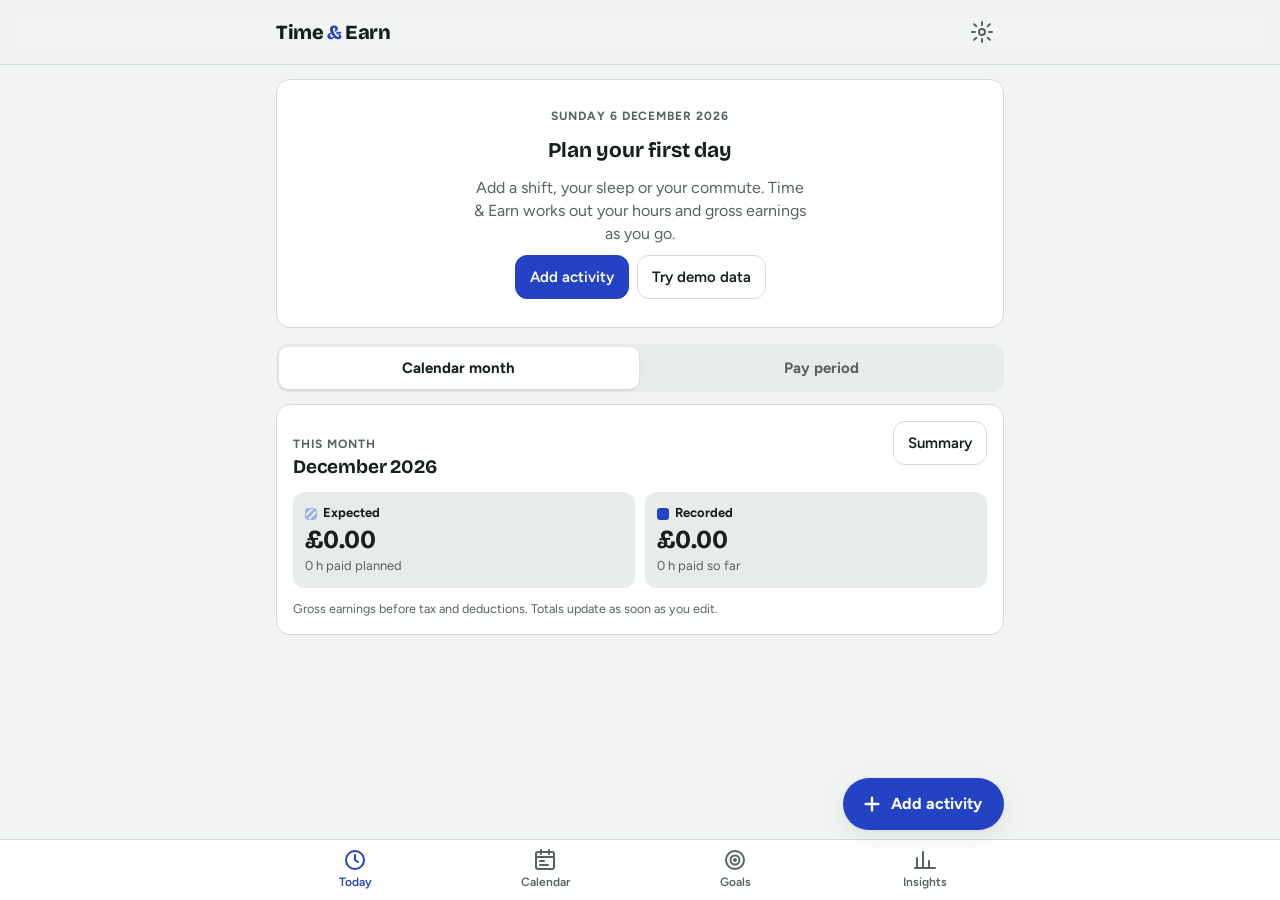
==== commit 07114a00: "Add files via upload" ====
--- a/index.html
+++ b/index.html
@@ -292,17 +292,46 @@
 .mper { border: 1px solid var(--line); border-radius: 12px; padding: 10px; display: grid; gap: 8px; }
 .seg button { overflow-wrap: anywhere; }
 
+/* pay period history */
+.hist-bar { display: flex; align-items: stretch; gap: 8px; }
+.hist-bar .icon-btn { height: auto; min-height: 44px; }
+.hist-btn { flex: 1; min-width: 0; display: grid; gap: 2px; text-align: left; background: var(--surface); border: 1.5px solid var(--accent); border-radius: 14px; padding: 9px 12px; }
+.hist-btn b { font-family: var(--f-display); font-size: 17px; line-height: 1.25; }
+.hist-eyebrow { font-size: 11px; font-weight: 700; letter-spacing: .06em; text-transform: uppercase; color: var(--muted); }
+.hist-sub { display: flex; align-items: center; gap: 6px; font-size: 13px; color: var(--muted); flex-wrap: wrap; }
+.hist-sub .caret { margin-left: auto; color: var(--accent); font-size: 14px; }
+.pstat.cur { background: var(--accent); color: var(--accent-ink); }
+.hist-list { display: grid; gap: 8px; }
+.hist-row { display: flex; gap: 10px; align-items: center; width: 100%; text-align: left; background: var(--surface); border: 1px solid var(--line); border-radius: 12px; padding: 11px 12px; min-height: 60px; }
+.hist-row.sel { border: 2px solid var(--accent); background: var(--accent-soft); }
+.hist-row-main { flex: 1; min-width: 0; display: grid; gap: 4px; }
+.hist-tags { display: flex; gap: 6px; align-items: center; flex-wrap: wrap; }
+.hist-tags small { color: var(--muted); }
+.hist-row-val { text-align: right; display: grid; font-variant-numeric: tabular-nums; white-space: nowrap; }
+.hist-row-val small { color: var(--muted); }
+
+/* Stage C: navigation and Today additions */
+.icon-btn { background: none; border: 0; width: 44px; height: 44px; display: grid; place-items: center; border-radius: 12px; color: var(--muted); padding: 0; flex: none; }
+.icon-btn svg { width: 24px; height: 24px; }
+.icon-btn[aria-current="page"], .icon-btn:focus-visible { color: var(--accent); }
+.now-next .nn-grid { display: grid; grid-template-columns: 1fr 1fr; gap: 10px; }
+.now-next .nn-grid > div { background: var(--surface-2); border-radius: 12px; padding: 12px; display: grid; gap: 4px; min-width: 0; }
+.now-next .label { font-size: 13px; font-weight: 700; color: var(--muted); }
+.now-next .nn-name { font-weight: 700; overflow-wrap: anywhere; display: flex; align-items: center; gap: 6px; }
+.now-next small { color: var(--muted); font-variant-numeric: tabular-nums; }
+@media (max-width: 360px) { .now-next .nn-grid { grid-template-columns: 1fr; } }
+
 </style>
 </head>
 <body>
-<header class="topbar"><div class="topbar-in"><span class="brand">Time <b>&amp;</b> Earn</span><span class="spacer"></span><span class="demo-pill" id="demoPill" hidden>Demo data</span></div></header>
+<header class="topbar"><div class="topbar-in"><span class="brand">Time <b>&amp;</b> Earn</span><span class="spacer"></span><span class="demo-pill" id="demoPill" hidden>Demo data</span><button class="icon-btn" data-act="tab" data-tab="settings" aria-label="Settings" title="Settings"><svg viewBox="0 0 24 24" fill="none" stroke="currentColor" stroke-width="2" stroke-linecap="round" stroke-linejoin="round"><circle cx="12" cy="12" r="3"/><path d="M12 2v3M12 19v3M4.2 4.2l2.1 2.1M17.7 17.7l2.1 2.1M2 12h3M19 12h3M4.2 19.8l2.1-2.1M17.7 6.3l2.1-2.1"/></svg></button></div></header>
 <main id="main" aria-live="polite"><section class="card empty"><h2>Loading your schedule…</h2></section></main>
 <button class="fab" id="fab" data-act="add"><svg viewBox="0 0 24 24" fill="none" stroke="currentColor" stroke-width="2.6" stroke-linecap="round"><path d="M12 5v14M5 12h14"/></svg>Add activity</button>
 <nav class="tabbar" aria-label="Main"><div class="tabbar-in">
-  <button class="tab" data-act="tab" data-tab="dashboard"><svg viewBox="0 0 24 24" fill="none" stroke="currentColor" stroke-width="2" stroke-linecap="round" stroke-linejoin="round"><rect x="3" y="3" width="7" height="9" rx="1.5"/><rect x="14" y="3" width="7" height="5" rx="1.5"/><rect x="14" y="12" width="7" height="9" rx="1.5"/><rect x="3" y="16" width="7" height="5" rx="1.5"/></svg>Dashboard</button>
-  <button class="tab" data-act="tab" data-tab="planner"><svg viewBox="0 0 24 24" fill="none" stroke="currentColor" stroke-width="2" stroke-linecap="round" stroke-linejoin="round"><rect x="3" y="4" width="18" height="17" rx="2"/><path d="M3 9h18M8 2v4M16 2v4M7 13h4M7 17h8"/></svg>Planner</button>
-  <button class="tab" data-act="tab" data-tab="summary"><svg viewBox="0 0 24 24" fill="none" stroke="currentColor" stroke-width="2" stroke-linecap="round" stroke-linejoin="round"><path d="M4 20V10M10 20V4M16 20v-7M22 20H2"/></svg>Summary</button>
-  <button class="tab" data-act="tab" data-tab="settings"><svg viewBox="0 0 24 24" fill="none" stroke="currentColor" stroke-width="2" stroke-linecap="round" stroke-linejoin="round"><circle cx="12" cy="12" r="3"/><path d="M12 2v3M12 19v3M4.2 4.2l2.1 2.1M17.7 17.7l2.1 2.1M2 12h3M19 12h3M4.2 19.8l2.1-2.1M17.7 6.3l2.1-2.1"/></svg>Settings</button>
+  <button class="tab" data-act="tab" data-tab="dashboard"><svg viewBox="0 0 24 24" fill="none" stroke="currentColor" stroke-width="2" stroke-linecap="round" stroke-linejoin="round"><circle cx="12" cy="12" r="9"/><path d="M12 7v5l3 2"/></svg>Today</button>
+  <button class="tab" data-act="tab" data-tab="planner"><svg viewBox="0 0 24 24" fill="none" stroke="currentColor" stroke-width="2" stroke-linecap="round" stroke-linejoin="round"><rect x="3" y="4" width="18" height="17" rx="2"/><path d="M3 9h18M8 2v4M16 2v4M7 13h4M7 17h8"/></svg>Calendar</button>
+  <button class="tab" data-act="tab" data-tab="goals"><svg viewBox="0 0 24 24" fill="none" stroke="currentColor" stroke-width="2" stroke-linecap="round" stroke-linejoin="round"><circle cx="12" cy="12" r="9"/><circle cx="12" cy="12" r="4.5"/><circle cx="12" cy="12" r="1"/></svg>Goals</button>
+  <button class="tab" data-act="tab" data-tab="summary"><svg viewBox="0 0 24 24" fill="none" stroke="currentColor" stroke-width="2" stroke-linecap="round" stroke-linejoin="round"><path d="M4 20V10M10 20V4M16 20v-7M22 20H2"/></svg>Insights</button>
 </div></nav>
 <script>
 /* Time & Earn — calculation core (pure functions, no DOM).
@@ -652,6 +681,11 @@
     d.jobs.forEach((j, i) => {
       if (!j.id || !j.name || typeof j.rate !== 'number') errs.push('Job ' + (i + 1) + ' is incomplete.');
       if (j.payCycle != null) validateCycle(j.payCycle).forEach((e) => errs.push('Job ' + (i + 1) + ' pay cycle: ' + e));
+      if (j.payHistory != null) {
+        if (!Array.isArray(j.payHistory) || j.payHistory.some((p) => !p || !isValidDate(p.start) || !isValidDate(p.end) || p.end < p.start)) errs.push('Job ' + (i + 1) + ' has damaged pay-period history.');
+        else { const h = histOf(j); for (let k = 1; k < h.length; k++) if (h[k].start <= h[k - 1].end) { errs.push('Job ' + (i + 1) + ' has overlapping saved pay periods.'); break; } }
+      }
+      if (j.payCycleFrom != null && !isValidDate(j.payCycleFrom)) errs.push('Job ' + (i + 1) + ' has an invalid pay-cycle start date.');
     });
     // Older backups have no payments section; that's fine.
     if (d.payments != null && (typeof d.payments !== 'object' || (d.payments.records != null && typeof d.payments.records !== 'object'))) errs.push('The payment records in this backup are damaged.');
@@ -786,7 +820,100 @@
     return out;
   }
 
-  const api = { ymd, clampDate, addMonths, normCycle, monthlyPeriod, periodFor, stepPeriod, nearestManual, cycleSignature, validateCycle, periodStats, DAY, pad, isValidDate, dayNum, fromDayNum, addDays, daysInMonth, isLeapYear, weekday, monthKey, monthDates, dateRange, localToday,
+  // ---------- saved pay-period history (per job) ----------
+  // job.payHistory: [{id,start,end,payday,source:'auto'|'recovered'|'edited'|'settings'}] — saved periods; their dates never
+  //   change when settings change. job.payCycleFrom: the current settings apply only from this date (null = always).
+  function histOf(job) {
+    return (job && Array.isArray(job.payHistory) ? job.payHistory : [])
+      .filter((p) => p && isValidDate(p.start) && isValidDate(p.end) && p.end >= p.start)
+      .slice().sort((a, b) => a.start.localeCompare(b.start));
+  }
+  const cycleFromOf = (job) => (job && isValidDate(job.payCycleFrom) ? job.payCycleFrom : null);
+  /** Period containing date for a job: a saved period if one covers it, otherwise one generated from the current
+   *  settings, trimmed so it never overlaps saved periods or starts before payCycleFrom. Null if nothing covers the date. */
+  function jobPeriodFor(job, date) {
+    const H = histOf(job);
+    const h = H.find((p) => p.start <= date && date <= p.end);
+    if (h) return Object.assign({ key: h.start, saved: true }, h, { payday: isValidDate(h.payday) ? h.payday : null });
+    const from = cycleFromOf(job);
+    if (from && date < from) return null;
+    const p = periodFor(job && job.payCycle, date);
+    if (!p) return null;
+    let start = p.start, end = p.end;
+    if (from && start < from) start = from;
+    for (const q of H) {
+      if (q.end < date && q.end >= start) start = addDays(q.end, 1);
+      if (q.start > date && q.start <= end) end = addDays(q.start, -1);
+    }
+    return { key: start, start, end, payday: p.payday, saved: false };
+  }
+  function nextCoveredAfter(job, d) {
+    const c = [];
+    histOf(job).forEach((q) => { if (q.start > d) c.push(q.start); });
+    const from = cycleFromOf(job); if (from && from > d) c.push(from);
+    const cyc = normCycle(job && job.payCycle);
+    if (cyc.type === 'manual') cyc.periods.forEach((q) => { if (q.start > d) c.push(q.start); });
+    return c.length ? c.sort()[0] : null;
+  }
+  /** All periods for a job, oldest first, from the earliest record/saved period to the current period (or the latest
+   *  record), plus one period ahead. `dates` = dates of that job's records. */
+  function jobPeriodList(job, dates, today) {
+    const H = histOf(job);
+    let lo = today, hi = today;
+    for (const d of dates || []) { if (d < lo) lo = d; if (d > hi) hi = d; }
+    if (H.length) { if (H[0].start < lo) lo = H[0].start; if (H[H.length - 1].end > hi) hi = H[H.length - 1].end; }
+    const out = [];
+    let d = lo, guard = 0;
+    while (d <= hi && guard++ < 1000) {
+      const p = jobPeriodFor(job, d);
+      if (p) { out.push(p); d = addDays(p.end, 1); continue; }
+      const n = nextCoveredAfter(job, d);
+      if (!n) break;
+      d = n;
+    }
+    if (out.length) { const nx = jobPeriodFor(job, addDays(out[out.length - 1].end, 1)); if (nx) out.push(nx); }
+    return out;
+  }
+  /** Save every period that has already ended (and isn't saved yet). Returns the new history, or null if unchanged. */
+  function freezeEnded(job, dates, today, alsoContaining) {
+    const list = jobPeriodList(job, dates, today);
+    const add = list.filter((p) => !p.saved && (p.end < today || (alsoContaining && p.start <= alsoContaining && alsoContaining <= p.end)));
+    if (!add.length) return null;
+    return histOf(job).concat(add.map((p) => ({ id: 'ph_' + p.start, start: p.start, end: p.end, payday: p.payday || null, source: 'auto' })))
+      .sort((a, b) => a.start.localeCompare(b.start));
+  }
+  /** Saved records whose dates no period covers (e.g. "Set dates" were replaced). Creates a "recovered" period for each
+   *  gap so the records are reachable again. Returns the added periods. */
+  function recoverUncovered(job, dates) {
+    const work = Object.assign({}, job, { payHistory: histOf(job) });
+    const ds = [...new Set(dates || [])].filter(isValidDate).sort();
+    const added = [];
+    const cyc = normCycle(job && job.payCycle);
+    for (const d of ds) {
+      if (jobPeriodFor(work, d)) continue;
+      let prevEnd = null;
+      work.payHistory.forEach((q) => { if (q.end < d && (!prevEnd || q.end > prevEnd)) prevEnd = q.end; });
+      if (cyc.type === 'manual') cyc.periods.forEach((q) => { if (q.end < d && (!prevEnd || q.end > prevEnd)) prevEnd = q.end; });
+      const nextStart = nextCoveredAfter(work, d);
+      const start = prevEnd ? addDays(prevEnd, 1) : d;
+      let end = nextStart ? addDays(nextStart, -1) : ds.filter((x) => !jobPeriodFor(work, x)).pop();
+      if (end < d) end = d;
+      const p = { id: 'ph_' + start, start, end, payday: null, source: 'recovered' };
+      work.payHistory.push(p); work.payHistory.sort((a, b) => a.start.localeCompare(b.start));
+      added.push(p);
+    }
+    return added;
+  }
+  function validateHistoryEdit(job, id, start, end, payday) {
+    const errs = [];
+    if (!isValidDate(start) || !isValidDate(end)) errs.push('Enter a start and an end date.');
+    else if (end < start) errs.push('The end date is before the start date.');
+    if (payday && !isValidDate(payday)) errs.push('The payday is not a valid date.');
+    if (!errs.length) histOf(job).forEach((q) => { if (q.id !== id && start <= q.end && q.start <= end) errs.push(`These dates overlap the saved period ${q.start} to ${q.end}.`); });
+    return errs;
+  }
+
+  const api = { histOf, jobPeriodFor, jobPeriodList, freezeEnded, recoverUncovered, validateHistoryEdit, ymd, clampDate, addMonths, normCycle, monthlyPeriod, periodFor, stepPeriod, nearestManual, cycleSignature, validateCycle, periodStats, DAY, pad, isValidDate, dayNum, fromDayNum, addDays, daysInMonth, isLeapYear, weekday, monthKey, monthDates, dateRange, localToday,
     parseTime, fmtTime, fmtDur, hours, span, subInterval, validateRecord, paidPieces, recordTotals, portion, fragmentsForDate,
     absSpan, findOverlaps, dayStats, monthStats, uid, weekdayDates, cloneRecord, planBatch, resolveBatch, copyDayRecords, repeatWeek,
     elapsedMinutes, dstDifference, round2, validateBackup };
@@ -799,7 +926,7 @@
 (function () {
   'use strict';
   const T = window.TE;
-  const SCHEMA = 2; // 2: pay cycles on jobs + payment-received records
+  const SCHEMA = 4; // 2: pay cycles + payment records; 3: saved pay-period history per job; 4: safety copy kept before upgrades
   const WD = ['Sun', 'Mon', 'Tue', 'Wed', 'Thu', 'Fri', 'Sat'];
   const WDL = ['Sunday', 'Monday', 'Tuesday', 'Wednesday', 'Thursday', 'Friday', 'Saturday'];
   const MON = ['January', 'February', 'March', 'April', 'May', 'June', 'July', 'August', 'September', 'October', 'November', 'December'];
@@ -870,6 +997,7 @@
   // ---------------- storage ----------------
   const STORES = ['activities', 'jobs', 'categories', 'meta'];
   const LS_KEY = 'time-and-earn-v1';
+  const SAFETY_ID = 'preUpgradeBackup'; // one copy of the data as it was before the first upgrade to this schema
   const Store = {
     kind: 'memory', db: null,
     async init() {
@@ -891,9 +1019,9 @@
       if (this.kind === 'idb') {
         const out = {};
         await Promise.all(STORES.map((s) => new Promise((res, rej) => { const rq = this.db.transaction(s).objectStore(s).getAll(); rq.onsuccess = () => { out[s] = rq.result; res(); }; rq.onerror = () => rej(rq.error); })));
-        return { activities: out.activities, jobs: out.jobs, categories: out.categories, settings: (out.meta || []).find((x) => x.id === 'settings'), payments: (out.meta || []).find((x) => x.id === 'payments') };
-      }
-      if (this.kind === 'ls') { try { const raw = localStorage.getItem(LS_KEY); return raw ? JSON.parse(raw) : {}; } catch (e) { return {}; } }
+        return { activities: out.activities, jobs: out.jobs, categories: out.categories, settings: (out.meta || []).find((x) => x.id === 'settings'), payments: (out.meta || []).find((x) => x.id === 'payments'), backup: (out.meta || []).find((x) => x.id === SAFETY_ID) };
+      }
+      if (this.kind === 'ls') { try { const raw = localStorage.getItem(LS_KEY); const out = raw ? JSON.parse(raw) : {}; const sf = localStorage.getItem(LS_KEY + '-safety'); if (sf) out.backup = JSON.parse(sf); return out; } catch (e) { return {}; } }
       return {};
     },
     /** ch: {activities:{put,del}, jobs:{put,del}, categories:{put,del}, settings, clear:true} */
@@ -910,10 +1038,12 @@
           }
           if (ch.settings) tx.objectStore('meta').put(ch.settings);
           if (ch.payments) tx.objectStore('meta').put(ch.payments);
+          if (ch.backup) tx.objectStore('meta').put(ch.backup);
         });
       } else if (this.kind === 'ls') {
         const r = S.real;
         localStorage.setItem(LS_KEY, JSON.stringify({ activities: r.activities, jobs: r.jobs, categories: r.categories, settings: r.settings, payments: r.payments }));
+        if (ch.backup) localStorage.setItem(LS_KEY + '-safety', JSON.stringify(ch.backup));
       }
     }
   };
@@ -1016,7 +1146,7 @@
   function renderTab() {
     const main = $('#main');
     const banners = storageBanner() + (S.demoOn ? `<div class="banner warn" role="note"><div style="flex:1;min-width:200px"><strong>Demo data.</strong> These sample records are not your own, are not saved, and are never added to your totals.</div><button class="btn" data-act="demoOff">Return to my data</button></div>` : '');
-    const views = { dashboard: viewDashboard, planner: viewPlanner, summary: viewSummary, settings: viewSettings };
+    const views = { dashboard: viewDashboard, planner: viewPlanner, goals: viewGoals, summary: viewSummary, settings: viewSettings };
     main.innerHTML = banners + views[S.ui.tab]();
     if (S.ui.tab === 'planner') afterPlanner();
     if (S.ui.tab === 'summary') afterSummary();
@@ -1042,7 +1172,7 @@
         <div class="btn-row" style="justify-content:center"><button class="btn primary" data-act="add">Add activity</button>${S.demoOn ? '' : '<button class="btn" data-act="demoOn">Try demo data</button>'}</div></section>` + incomeSection(y, m);
     }
     const P = T.dayStats(d.activities, td, 'planned'), A = T.dayStats(d.activities, td, 'actual');
-    return `<section class="card">
+    return nowNextCard(td) + `<section class="card">
       <div class="card-head"><div><div class="eyebrow">Today</div><h2>${esc(niceDate(td, true))}</h2></div><button class="btn" data-act="openDay" data-date="${td}">Open day</button></div>
       <div class="pair">
         <div><span class="label"><i class="key plan"></i>Planned</span><span class="big money">${money(P.earnings)}</span><span class="sub">${hrs(P.paidMin)} paid · expected</span></div>
@@ -1050,6 +1180,30 @@
       </div>
       <div class="gross-note">Gross earnings before tax and deductions.</div>
     </section>` + incomeSection(y, m) + dashTimeCard(td, y, m);
+  }
+  /** Current and next activity for today, from the actual times if any are recorded, otherwise the planned times. Uses the clock each time it renders. */
+  function nowNextCard(td) {
+    const d = D();
+    const src = d.activities.some((r) => r.date === td && r.mode === 'actual') ? 'actual' : 'planned';
+    const list = d.activities.filter((r) => r.date === td && r.mode === src).map((r) => {
+      const s = T.parseTime(r.start); let e = T.parseTime(r.end);
+      if (r.endsNextDay) e += 1440;
+      return { r, s, e };
+    }).filter((x) => !isNaN(x.s) && !isNaN(x.e) && x.e > x.s).sort((a, b) => a.s - b.s);
+    if (!list.length) return '';
+    const nowD = new Date(), nm = nowD.getHours() * 60 + nowD.getMinutes();
+    const cur = list.find((x) => x.s <= nm && nm < x.e), nxt = list.find((x) => x.s > nm);
+    const name = (x) => esc(x.r.name || cat(x.r.categoryId).name);
+    const curHtml = cur ? `<span class="nn-name">${sw(cat(cur.r.categoryId), 'sm')} ${name(cur)}</span><small>${esc(timeRange(cur.r))}</small>` : '<span class="nn-name">Nothing scheduled right now</span><small>Time between activities is not counted as anything.</small>';
+    const nxtHtml = nxt ? `<span class="nn-name">${sw(cat(nxt.r.categoryId), 'sm')} ${name(nxt)}</span><small>${esc(timeRange(nxt.r))}</small>` : '<span class="nn-name">Nothing else today</span><small>You have no more activities after this time.</small>';
+    return `<section class="card now-next" aria-label="Now and next">
+      <div class="card-head"><div><div class="eyebrow">${src === 'actual' ? 'Recorded times' : 'Planned times'}</div><h2>Now and next</h2></div></div>
+      <div class="nn-grid"><div><span class="label">Now</span>${curHtml}</div><div><span class="label">Next</span>${nxtHtml}</div></div>
+    </section>`;
+  }
+  function viewGoals() {
+    return `<section class="card empty"><div class="eyebrow">Goals</div><h2>Time to Goal is coming next</h2>
+      <p>You'll be able to set a goal such as headphones or a holiday, see what you've saved, and how many paid hours are left at your rate. Nothing is saved or counted here yet.</p></section>`;
   }
   function dashMonthCard(y, m) {
     const d = D();
@@ -1585,14 +1739,27 @@
   function payGroups() {
     const d = D(), groups = new Map();
     for (const j of d.jobs) {
-      const c = T.normCycle(j.payCycle), sig = T.cycleSignature(c, j.id);
-      if (!groups.has(sig)) groups.set(sig, { key: sig, cycle: c, jobIds: [] });
+      const c = T.normCycle(j.payCycle);
+      // Jobs share a group only if their settings AND saved history are identical.
+      const sig = T.cycleSignature(c, j.id) + '#' + (j.payCycleFrom || '') + '#' + T.histOf(j).map((q) => q.start + '~' + q.end + '~' + (q.payday || '')).join(',');
+      if (!groups.has(sig)) groups.set(sig, { key: 'job:' + j.id, cycle: c, jobIds: [], job: j });
       groups.get(sig).jobIds.push(j.id);
     }
     const ids = new Set(d.jobs.map((j) => j.id));
-    if (d.activities.some((r) => r.paid && !(r.jobId && ids.has(r.jobId)))) groups.set('none', { key: 'none', cycle: T.normCycle({ type: 'calendar' }), jobIds: ['_none'], noJob: true });
+    if (d.activities.some((r) => r.paid && !(r.jobId && ids.has(r.jobId)))) groups.set('none', { key: 'none', cycle: T.normCycle({ type: 'calendar' }), jobIds: ['_none'], noJob: true, job: { id: '_none', payCycle: { type: 'calendar' } } });
     return [...groups.values()];
   }
+  const gPeriodFor = (g, date) => T.jobPeriodFor(g.job, date);
+  function groupRecords(g) { const m = groupMatcher(g); return D().activities.filter((r) => r.paid && m(r.jobId || null)); }
+  const gPeriodList = (g) => T.jobPeriodList(g.job, groupRecords(g).map((r) => r.date), today());
+  function selectedPeriod(g) {
+    const list = gPeriodList(g), anchor = S.ui.payAnchor || today();
+    let idx = list.findIndex((q) => q.start <= anchor && anchor <= q.end);
+    if (idx < 0) { idx = -1; list.forEach((q, i) => { if (q.start <= anchor) idx = i; }); if (idx < 0 && list.length) idx = 0; }
+    return { list, idx, per: list[idx] || null, curIdx: list.findIndex((q) => q.start <= today() && today() <= q.end) };
+  }
+  function periodWhen(per) { const td = today(); return td < per.start ? 'upcoming' : td > per.end ? 'past' : 'current'; }
+  const WHEN_LABEL = { current: 'Current pay period', past: 'Past pay period', upcoming: 'Upcoming pay period' };
   function groupMatcher(g) {
     if (g.noJob) { const ids = new Set(D().jobs.map((j) => j.id)); return (jid) => !jid || !ids.has(jid); }
     const set = new Set(g.jobIds); return (jid) => set.has(jid);
@@ -1628,8 +1795,9 @@
       </div>`;
     }).join('');
     return `<section class="card pay-card">
-      <div class="card-head"><div style="min-width:0"><div class="eyebrow">Pay period · ${esc(groupName(g))}</div><h2>${esc(periodRange(per))}</h2></div>${opts.link ? `<button class="btn" data-act="openPay" data-group="${esc(g.key)}" data-start="${per.start}">Details</button>` : ''}</div>
-      <div class="pay-meta"><span><b>${per.payday ? 'Payday ' + esc(niceDate(per.payday, true)) : 'Payday not set'}</b></span><span>${len} days · ${progress} · ${esc(cycleText(g.cycle))}</span></div>
+      <div class="card-head"><div style="min-width:0"><div class="eyebrow">${WHEN_LABEL[periodWhen(per)]} · ${esc(groupName(g))}</div><h2>${esc(periodRange(per))}</h2></div>${opts.link ? `<button class="btn" data-act="openPay" data-group="${esc(g.key)}" data-start="${per.start}">History</button>` : ''}</div>
+      <div class="pay-meta"><span><b>${per.payday ? 'Payday ' + esc(niceDate(per.payday, true)) : 'Payday not set'}</b></span><span>${len} days · ${progress} · ${per.saved ? (per.source === 'recovered' ? 'Recovered period, check the dates' : 'Dates saved') : esc(cycleText(g.cycle))}</span></div>
+      ${opts.full && !g.noJob ? (per.saved ? `<button class="btn" data-act="payEditDates" data-start="${per.start}">${per.source === 'recovered' ? 'Check and correct these dates' : 'Correct these dates'}</button>` : '<small>These dates come from your pay-cycle settings and are saved permanently once the period ends.</small>') : ''}
       <div class="pair">
         <div><span class="label"><i class="key plan"></i>Planned</span><span class="big money">${money(P.earnings)}</span><span class="sub">${hrs(P.paidMin)} paid · expected</span></div>
         <div><span class="label"><i class="key act"></i>Actual</span><span class="big money">${money(A.earnings)}</span><span class="sub">${hrs(A.paidMin)} paid · recorded</span></div>
@@ -1645,7 +1813,7 @@
     const groups = payGroups(), td = today();
     if (!groups.length) return noPayGroupsCard();
     return groups.map((g) => {
-      const per = T.periodFor(g.cycle, td);
+      const per = gPeriodFor(g, td);
       if (!per) return `<section class="card"><div class="eyebrow">Pay period · ${esc(groupName(g))}</div><p class="prose" style="margin:0">No pay period covers today. Add one in Settings → Jobs.</p><button class="btn" data-act="editJob" data-id="${esc(g.jobIds[0])}">Edit pay periods</button></section>`;
       return payPeriodCard(g, per, { link: true });
     }).join('');
@@ -1683,12 +1851,14 @@
     if (!groups.length) return head + noPayGroupsCard();
     const g = groups.find((x) => x.key === S.ui.payGroup) || groups[0];
     S.ui.payGroup = g.key;
-    const per = T.periodFor(g.cycle, S.ui.payAnchor || today()) || T.nearestManual(g.cycle, S.ui.payAnchor || today());
     const chips = groups.length > 1 ? `<div class="chips" role="group" aria-label="Pay cycle">${groups.map((x) => `<button class="chip ${x.key === g.key ? 'on' : ''}" aria-pressed="${x.key === g.key}" data-act="payGroup" data-val="${esc(x.key)}">${esc(groupName(x))}</button>`).join('')}</div><small>These jobs are on different pay cycles, so their totals are shown separately.</small>` : '';
-    if (!per) return head + chips + `<section class="card empty"><h2>No pay periods set</h2><p>Add the dates for ${esc(groupName(g))} in Settings → Jobs.</p></section>`;
+    const sel = selectedPeriod(g), per = sel.per;
+    const hidden = groupRecords(g).filter((r) => !gPeriodFor(g, r.date));
+    const hiddenNote = hidden.length && !g.noJob ? `<div class="banner warn" role="alert"><div style="flex:1;min-width:200px"><strong>${hidden.length} saved shift${hidden.length === 1 ? ' is' : 's are'} outside every pay period.</strong> They are still stored. Create a pay period for them so they appear here.</div><button class="btn" data-act="payRecover" data-job="${esc(g.jobIds[0])}">Show them</button></div>` : '';
+    if (!per) return head + chips + hiddenNote + `<section class="card empty"><h2>No pay periods set</h2><p>Add the dates for ${esc(groupName(g))} in Settings → Jobs.</p></section>`;
     S.ui.payAnchor = per.start;
-    const prev = T.stepPeriod(g.cycle, per, -1), next = T.stepPeriod(g.cycle, per, 1);
-    const cur = T.periodFor(g.cycle, today());
+    const prev = sel.idx > 0, next = sel.idx < sel.list.length - 1;
+    const when = periodWhen(per);
     const m = groupMatcher(g), d = D();
     const P = T.periodStats(d.activities, per.start, per.end, 'planned', m), A = T.periodStats(d.activities, per.start, per.end, 'actual', m);
     const dates = T.dateRange(per.start, per.end);
@@ -1696,18 +1866,108 @@
     const jobIds = g.noJob ? ['_none'] : g.jobIds;
     const table = `<div class="tbl-wrap"><table><thead><tr><th>Job</th><th class="n">Planned</th><th class="n">Actual</th><th class="n">Hours</th></tr></thead><tbody>${jobIds.map((jid) => `<tr><td>${esc(jobLabel(jid))}</td><td class="n">${money((P.byJob[jid] || {}).earnings || 0)}</td><td class="n">${money((A.byJob[jid] || {}).earnings || 0)}</td><td class="n">${hrs((A.byJob[jid] || {}).paidMin || 0)}</td></tr>`).join('')}</tbody><tfoot><tr><td>Total</td><td class="n">${money(P.earnings)}</td><td class="n">${money(A.earnings)}</td><td class="n">${hrs(A.paidMin)}</td></tr></tfoot></table></div>`;
     return head + chips + `
-      <section class="monthbar">
+      ${hiddenNote}
+      <section class="hist-bar">
         <button class="icon-btn" data-act="payStep" data-val="-1" aria-label="Previous pay period" ${prev ? '' : 'disabled'}>${ICON.left}</button>
-        <div style="flex:1;min-width:0;text-align:center"><b>${esc(periodRange(per))}</b><br><small>${per.payday ? 'Payday ' + esc(niceDate(per.payday)) + ' ' + per.payday.slice(0, 4) : 'Payday not set'}</small></div>
+        <button class="hist-btn" data-act="payHistory" aria-haspopup="dialog" aria-label="Pay period history: ${esc(periodRange(per))}${when === 'current' ? ', current period' : ''}. Tap to choose another period.">
+          <span class="hist-eyebrow">Pay period history · ${sel.idx + 1} of ${sel.list.length}</span>
+          <b>${esc(periodRange(per))}</b>
+          <span class="hist-sub"><span class="pstat ${when === 'current' ? 'cur' : ''}">${when === 'current' ? 'Current' : when === 'past' ? 'Past' : 'Upcoming'}</span>${per.payday ? 'Payday ' + esc(niceDate(per.payday)) : 'Payday not set'}<span class="caret" aria-hidden="true">▾</span></span>
+        </button>
         <button class="icon-btn" data-act="payStep" data-val="1" aria-label="Next pay period" ${next ? '' : 'disabled'}>${ICON.right}</button>
       </section>
-      ${cur && cur.start !== per.start ? `<button class="btn" data-act="payNow">Go to current pay period</button>` : ''}
-      ${payPeriodCard(g, per)}
+      ${when !== 'current' && sel.curIdx >= 0 ? `<button class="btn" data-act="payNow">Go to current pay period</button>` : ''}
+      ${payPeriodCard(g, per, { full: true })}
+      ${periodShiftsCard(g, per)}
       <section class="card"><h2>Earnings by job</h2>${table}<small>Planned and actual are counted separately. Planned work never adds to actual earnings.</small></section>
       <section class="card"><div class="card-head"><h2>Daily earnings</h2><div class="legend-row"><span><i class="key plan"></i>Planned</span><span><i class="key act"></i>Actual</span></div></div>
         <div class="chart" id="earnChart"></div><div class="tip" id="earnTip" aria-live="polite">Tap a day to see its earnings.</div></section>
       <section class="card"><h2>Export</h2><p class="prose" style="margin:0">Download the paid work in this pay period, with totals and payment status, as a CSV file.</p><button class="btn primary" data-act="payCsv">Export this pay period as CSV</button></section>`;
   }
+  function periodShiftsCard(g, per) {
+    const mode = S.ui.payShiftMode === 'planned' ? 'planned' : 'actual';
+    const recs = groupRecords(g).filter((r) => r.mode === mode && r.date >= T.addDays(per.start, -1) && r.date <= per.end)
+      .map((r) => { let pm = 0, pe = 0, split = false; [0, 1].forEach((o) => { const dt = T.addDays(r.date, o); const q = T.portion(r, o); if (q.min > 0) { if (dt >= per.start && dt <= per.end) { pm += q.paidMin; pe += q.earnings; } else split = true; } }); return { r, pm, pe, split }; })
+      .filter((x) => x.pm > 0 || x.pe > 0)
+      .sort((a, b) => (a.r.date + a.r.start).localeCompare(b.r.date + b.r.start));
+    const totalMin = recs.reduce((t, x) => t + x.pm, 0), totalEarn = recs.reduce((t, x) => t + x.pe, 0);
+    const rows = recs.map(({ r, pm, pe, split }) => `<button class="aitem" data-act="edit" data-id="${esc(r.id)}">${sw(cat(r.categoryId))}
+        <span style="min-width:0"><span class="nm">${esc(niceDate(r.date))}${g.jobIds.length > 1 || g.noJob ? ' · ' + esc(jobLabel(r.jobId || '_none')) : ''}</span><br><span class="tm">${esc(timeRange(r))} · ${hrs(pm)} paid · ${money(r.rate)}/h${split ? ' · part in this period' : ''}</span></span>
+        <span class="rt">${money(pe)}</span></button>`).join('');
+    return `<section class="card"><div class="card-head"><h2>Shifts in this period</h2><span class="num"><b>${hrs(totalMin)}</b> · <b class="money">${money(totalEarn)}</b></span></div>
+      <div class="seg" role="group" aria-label="Show"><button data-act="payShiftMode" data-val="actual" aria-pressed="${mode === 'actual'}">Actual</button><button data-act="payShiftMode" data-val="planned" aria-pressed="${mode === 'planned'}">Planned</button></div>
+      ${rows ? `<div class="alist">${rows}</div><small>Tap a shift to correct it. Only this period's totals change.</small>` : `<p class="muted" style="margin:0">No ${mode} paid shifts in this period.</p>`}</section>`;
+  }
+  function openPayHistory() {
+    const g = payGroups().find((x) => x.key === S.ui.payGroup); if (!g) return;
+    const { list, idx } = selectedPeriod(g);
+    const m = groupMatcher(g), acts = D().activities;
+    openSheet({
+      title: 'Pay period history', render(sh) {
+        sh.body.innerHTML = `<p class="hint" style="margin:0">${esc(groupName(g))} · newest first. Tap a period to view it.</p><div class="hist-list">${list.map((q, i) => ({ q, i })).reverse().map(({ q, i }) => {
+          const A = T.periodStats(acts, q.start, q.end, 'actual', m), w = periodWhen(q);
+          const paid = !g.noJob && g.jobIds.every((jid) => (D().payments.records || {})[payKey(jid, q)]);
+          return `<button class="hist-row ${i === idx ? 'sel' : ''}" data-i="${i}" aria-current="${i === idx}">
+            <span class="hist-row-main"><b>${esc(periodRange(q))}</b><span class="hist-tags">${w === 'current' ? '<span class="pstat cur">Current</span>' : w === 'upcoming' ? '<span class="pstat">Upcoming</span>' : ''}${q.source === 'recovered' ? '<span class="pstat warn">Recovered</span>' : ''}${paid ? '<span class="pstat ok">✓ Received</span>' : ''}<small>${q.payday ? 'Payday ' + esc(niceDate(q.payday)) : 'Payday not set'}</small></span></span>
+            <span class="hist-row-val"><b class="money">${money(A.earnings)}</b><small>${hrs(A.paidMin)}</small></span></button>`;
+        }).join('')}</div>`;
+        $$('[data-i]', sh.body).forEach((b) => b.onclick = () => { S.ui.payAnchor = list[+b.dataset.i].start; closeSheet(sh); renderAll(); window.scrollTo(0, 0); });
+      }
+    });
+  }
+  /** Correct the dates of a saved (finished) period. Applies to every job in the group. */
+  function openEditPeriodDates(start) {
+    const g = payGroups().find((x) => x.key === S.ui.payGroup); if (!g || g.noJob) return;
+    const per = T.histOf(g.job).find((q) => q.start === start); if (!per) return;
+    openSheet({
+      title: 'Correct pay-period dates', render(sh) {
+        sh.body.innerHTML = `<p class="prose" style="margin:0">${per.source === 'recovered' ? 'This period was recreated from shifts that were hidden after the pay settings changed. Enter the dates from your payslip.' : 'Change these only if they don\'t match your payslip. Other periods are not affected.'}</p>
+          <div id="herr"></div>
+          <div class="row2"><div class="field"><label for="h-start">Start</label><input type="date" id="h-start" value="${per.start}"></div><div class="field"><label for="h-end">End</label><input type="date" id="h-end" value="${per.end}"></div></div>
+          <div class="field"><label for="h-pay">Payday <span class="muted">(optional)</span></label><input type="date" id="h-pay" value="${per.payday || ''}"></div>
+          <div class="sheet-foot"><button class="btn primary" id="h-save">Save dates</button></div>`;
+        $('#h-save', sh.body).onclick = () => {
+          const ns = $('#h-start', sh.body).value, ne = $('#h-end', sh.body).value, np = $('#h-pay', sh.body).value || null;
+          const errs = T.validateHistoryEdit(g.job, per.id, ns, ne, np);
+          if (errs.length) { $('#herr', sh.body).innerHTML = `<div class="errors" role="alert"><strong>Please fix:</strong><ul>${errs.map((e) => `<li>${esc(e)}</li>`).join('')}</ul></div>`; return; }
+          const put = g.jobIds.map((jid) => { const j = job(jid); return Object.assign({}, j, { payHistory: T.histOf(j).map((q) => (q.start === per.start ? Object.assign({}, q, { start: ns, end: ne, payday: np, source: 'edited' }) : q)) }); });
+          const records = Object.assign({}, D().payments.records);
+          g.jobIds.forEach((jid) => { const k = jid + '|' + per.start; if (records[k] && ns !== per.start) { records[jid + '|' + ns] = records[k]; delete records[k]; } });
+          S.ui.payAnchor = ns;
+          apply({ jobs: { put }, payments: { id: 'payments', records } }, 'Period dates saved'); closeSheet(sh);
+        };
+      }
+    });
+  }
+  /** Keep history in step: save periods that have ended, and give hidden records a period. Real data only. */
+  function syncHistory(announce) {
+    if (S.demoOn) return;
+    const r = S.real, td = today(), put = [];
+    const records = Object.assign({}, (r.payments && r.payments.records) || {});
+    let recovered = 0, payChanged = false;
+    for (const j of r.jobs) {
+      // Only jobs with a pay cycle you have chosen get saved history. Until then, setting a cycle applies to all dates.
+      if (!j.payCycle) continue;
+      const dates = r.activities.filter((a) => a.paid && a.jobId === j.id).map((a) => a.date);
+      let jj = j;
+      const rec = T.recoverUncovered(jj, dates);
+      if (rec.length) { recovered += rec.length; jj = Object.assign({}, jj, { payHistory: T.histOf(jj).concat(rec).sort((x, y) => x.start.localeCompare(y.start)) }); }
+      const h = T.freezeEnded(jj, dates, td);
+      if (h) jj = Object.assign({}, jj, { payHistory: h });
+      if (jj !== j) put.push(jj);
+      // payments recorded against a start date that no longer begins a period: attach them to the period containing it
+      for (const k of Object.keys(records)) {
+        const bar = k.indexOf('|'), jid = k.slice(0, bar), st = k.slice(bar + 1);
+        if (jid !== j.id || !T.isValidDate(st)) continue;
+        const q = T.jobPeriodFor(jj, st);
+        if (q && q.start !== st && !records[jid + '|' + q.start]) { records[jid + '|' + q.start] = records[k]; delete records[k]; payChanged = true; }
+      }
+    }
+    if (put.length || payChanged) apply(Object.assign({ jobs: { put } }, payChanged ? { payments: { id: 'payments', records } } : {}));
+    if (announce && recovered) toast(`Found shifts hidden by a pay-settings change. ${recovered} earlier pay period${recovered === 1 ? '' : 's'} restored.`);
+    return recovered;
+  }
+
   function buildPeriodCSV(g, per) {
     const d = D(), m = groupMatcher(g);
     const recs = d.activities.filter((r) => r.paid && m(r.jobId || null) && r.date >= T.addDays(per.start, -1) && r.date <= per.end)
@@ -1912,6 +2172,7 @@
         <p>Unpaid breaks are taken out of paid time. Rate periods let part of a shift use a different rate; no overtime multiplier is assumed.</p>
         <p>Overnight activities are split at midnight: each part counts towards its own date, month and pay period, and nothing is counted twice.</p>
         <p>Pay periods include both their start and end dates. A recurring period ends the day before the next one starts, so there are no gaps or overlaps. If the start day doesn't exist in a month (for example the 31st), that month's period starts on its last day.</p>
+        <p>Once a pay period ends, its start and end dates are saved. Changing a job's pay cycle later only affects the current or following periods, so past periods keep their dates, shifts and totals.</p>
         <p>Recorded earnings are your own calculation. A payment only shows as received when you mark it, even after payday.</p>
         <p>Times are local clock times. On a clock-change night, paid time is worked out from the clock times you enter (for example 22:00–06:00 is always 8 hours), even though 7 or 9 real hours pass. The editor warns you, and you can set a paid-time override for that shift.</p>
         <p>Earnings are gross, before tax, National Insurance, pension or other deductions. Take-home pay is not calculated.</p></div></section>`;
@@ -1951,7 +2212,7 @@
         return `<tr class="${now ? 'now' : ''}"><td>${esc(niceDate(p.start))} ${p.start.slice(0, 4)}${now ? ' <span class="pstat">Now</span>' : ''}</td><td>${esc(niceDate(p.end))} ${p.end.slice(0, 4)}</td><td class="n">${periodDays(p)}</td><td>${p.payday ? esc(niceDate(p.payday)) + ' ' + p.payday.slice(0, 4) + (early ? '<br><small style="color:var(--warn)">before period ends</small>' : '') : '<span class="muted">Not set</span>'}</td></tr>`;
       }).join('');
       return `<div class="tbl-wrap"><table class="ptable"><thead><tr><th>Start</th><th>End</th><th class="n">Days</th><th>Payday</th></tr></thead><tbody>${rows}</tbody></table></div>
-        <small>Start and end dates are both included. ${cyc.type === 'monthly' && +cyc.startDay > 28 ? 'In shorter months the period starts on the last day of the month, and the previous period ends the day before, so there are no gaps or overlaps.' : 'Each period ends the day before the next one starts.'}</small>`;
+        <small>${j && T.histOf(j).length ? `${T.histOf(j).length} finished pay period${T.histOf(j).length === 1 ? ' is' : 's are'} saved and won't change. ` : ''}Start and end dates are both included. ${cyc.type === 'monthly' && +cyc.startDay > 28 ? 'In shorter months the period starts on the last day of the month, and the previous period ends the day before, so there are no gaps or overlaps.' : 'Each period ends the day before the next one starts.'}</small>`;
     }
     openSheet({
       title: j ? 'Edit job' : 'Add job', state, render(sh) {
@@ -2002,14 +2263,30 @@
           }
           rerender();
         });
-        $('#j-save', sh.body).onclick = () => {
+        $('#j-save', sh.body).onclick = async () => {
           readForm(sh);
           const name = state.name.trim(), rate = state.rate;
           const errs = []; if (!name) errs.push('Enter a job name.'); if (rate === '' || isNaN(+rate) || +rate < 0) errs.push('Enter a default hourly rate of 0 or more.');
           const cyc = cycleForSave(); T.validateCycle(cyc).forEach((e) => errs.push(e));
           if (errs.length) { state.errors = errs; rerender(); sh.body.scrollTop = 0; return; }
-          const rec = Object.assign({}, j || {}, { id: j ? j.id : T.uid('j_'), name, rate: T.round2(+rate), payCycle: T.normCycle(cyc), updatedAt: Date.now() });
-          apply({ jobs: { put: [rec] } }, j ? 'Job updated. Saved shifts keep their rates.' : 'Job added');
+          const newCycle = T.normCycle(cyc);
+          let extra = {};
+          if (j && j.payCycle && JSON.stringify(T.normCycle(j.payCycle)) !== JSON.stringify(newCycle) && !S.demoOn) {
+            const td = today(), dates = D().activities.filter((a) => a.paid && a.jobId === j.id).map((a) => a.date);
+            if (dates.length || T.histOf(j).length) {
+              const curOld = T.jobPeriodFor(j, td);
+              const btns = [];
+              if (curOld) btns.push({ label: `From the next pay period (${niceDate(T.addDays(curOld.end, 1))})`, val: 'next', kind: 'primary' });
+              btns.push({ label: curOld ? 'From the current pay period' : 'From now', val: 'now', kind: curOld ? '' : 'primary' }, { label: 'Cancel', val: null, kind: 'ghost' });
+              const when = await choose('When should the new pay cycle start?', `<p>Finished pay periods keep their saved dates, shifts and totals whichever you choose.</p>${curOld ? `<p class="muted">Current period: ${esc(periodRange(curOld))}.</p>` : ''}`, btns);
+              if (!when) return;
+              let hist = T.freezeEnded(j, dates, td, when === 'next' ? td : null) || T.histOf(j);
+              const last = hist[hist.length - 1];
+              extra = { payHistory: hist, payCycleFrom: when === 'next' ? T.addDays(curOld.end, 1) : (last ? T.addDays(last.end, 1) : null) };
+            }
+          }
+          const rec = Object.assign({}, j || {}, { id: j ? j.id : T.uid('j_'), name, rate: T.round2(+rate), payCycle: newCycle, updatedAt: Date.now() }, extra);
+          apply({ jobs: { put: [rec] } }, j ? 'Job updated. Past pay periods and saved shifts are unchanged.' : 'Job added');
           closeSheet(sh);
         };
         if (j) $('#j-del', sh.body).onclick = async () => {
@@ -2164,10 +2441,14 @@
     basis: (el) => { if (basis() !== el.dataset.val) apply({ settings: Object.assign({}, settings(), { incomeBasis: el.dataset.val }) }); },
     openPay: (el) => { S.ui.payGroup = el.dataset.group; S.ui.payAnchor = el.dataset.start; S.ui.tab = 'summary'; renderAll(); window.scrollTo(0, 0); },
     payGroup: (el) => { S.ui.payGroup = el.dataset.val; S.ui.payAnchor = today(); renderAll(); },
-    payStep: (el) => { const g = payGroups().find((x) => x.key === S.ui.payGroup); if (!g) return; const cur = T.periodFor(g.cycle, S.ui.payAnchor) || T.nearestManual(g.cycle, S.ui.payAnchor); const nx = cur && T.stepPeriod(g.cycle, cur, +el.dataset.val); if (nx) { S.ui.payAnchor = nx.start; renderAll(); } },
+    payStep: (el) => { const g = payGroups().find((x) => x.key === S.ui.payGroup); if (!g) return; const sel = selectedPeriod(g); const nx = sel.list[sel.idx + +el.dataset.val]; if (nx) { S.ui.payAnchor = nx.start; renderAll(); } },
+    payHistory: () => openPayHistory(),
+    payShiftMode: (el) => { S.ui.payShiftMode = el.dataset.val; renderAll(); },
+    payEditDates: (el) => openEditPeriodDates(el.dataset.start),
+    payRecover: () => { const n = syncHistory(false); toast(n ? `${n} pay period${n === 1 ? '' : 's'} created for the hidden shifts. Check the dates.` : 'Nothing to restore.'); },
     payNow: () => { S.ui.payAnchor = today(); renderAll(); },
     payMark: (el) => openPaySheet(el),
-    payCsv: () => { const g = payGroups().find((x) => x.key === S.ui.payGroup); if (!g) return; const per = T.periodFor(g.cycle, S.ui.payAnchor) || T.nearestManual(g.cycle, S.ui.payAnchor); if (!per) return; offerFile(`time-and-earn-pay-${per.start}-to-${per.end}${S.demoOn ? '-demo' : ''}.csv`, buildPeriodCSV(g, per), 'Export CSV'); },
+    payCsv: () => { const g = payGroups().find((x) => x.key === S.ui.payGroup); if (!g) return; const per = selectedPeriod(g).per; if (!per) return; offerFile(`time-and-earn-pay-${per.start}-to-${per.end}${S.demoOn ? '-demo' : ''}.csv`, buildPeriodCSV(g, per), 'Export CSV'); },
     goSettings: () => { S.ui.tab = 'settings'; renderAll(); window.scrollTo(0, 0); },
     demoOn: () => { S.demo = S.demo || buildDemo(); S.demoOn = true; toast('Showing demo data'); renderAll(); },
     demoOff: () => { S.demoOn = false; toast('Back to your data'); renderAll(); }
@@ -2186,9 +2467,24 @@
   });
   document.addEventListener('keydown', (e) => { if (e.key === 'Escape' && sheets.length) closeSheet(); });
   // refresh "today" when the app comes back to the foreground
-  document.addEventListener('visibilitychange', () => { if (!document.hidden && !sheets.length) renderAll(); });
+  document.addEventListener('visibilitychange', () => { if (!document.hidden && !sheets.length) { try { syncHistory(false); } catch (e) { /* history sync is best effort */ } renderAll(); } });
 
   // ---------------- boot ----------------
+  /** Before the data is changed by a newer version, keep one untouched copy of it. Repeat-safe: an existing copy is never overwritten. */
+  async function upgradeSchema(data) {
+    const hasData = (data.activities || []).length || (data.jobs || []).length;
+    const from = (data.settings && data.settings.schemaVersion) || (hasData ? 1 : SCHEMA);
+    if (from >= SCHEMA || Store.kind === 'memory') return;
+    if (!data.backup) {
+      const copy = JSON.parse(JSON.stringify({ settings: data.settings || null, jobs: data.jobs || [], categories: data.categories || [], activities: data.activities || [], payments: data.payments || null }));
+      const safety = { id: SAFETY_ID, createdAt: new Date().toISOString(), fromSchema: from, toSchema: SCHEMA, data: copy };
+      try { await Store.commit({ backup: safety }); }
+      catch (e) { console.error(e); toast('Upgrade paused: could not save a safety copy.'); return; }
+      data.backup = safety;
+    }
+    S.real.settings = Object.assign({}, S.real.settings, { schemaVersion: SCHEMA });
+    try { await Store.commit({ settings: S.real.settings }); } catch (e) { console.error(e); }
+  }
   async function boot() {
     renderShell();
     await Store.init();
@@ -2200,11 +2496,14 @@
       if (Array.isArray(data.categories) && data.categories.length) S.real.categories = data.categories;
       if (Array.isArray(data.activities)) S.real.activities = data.activities;
       if (data.payments && data.payments.records && typeof data.payments.records === 'object') S.real.payments = { id: 'payments', records: data.payments.records };
+      await upgradeSchema(data);
+      S.needsSync = true;
       if (!(Array.isArray(data.categories) && data.categories.length) && Store.kind !== 'memory') Store.commit({ categories: { put: S.real.categories }, settings: S.real.settings }).catch(() => {});
     } catch (e) { console.error(e); toast('Could not read saved data.'); }
     renderAll();
-  }
-  window.__TE_APP = { S, Store, apply, buildCSV, backupJSON };
+    if (S.needsSync && Store.kind !== 'memory') { S.needsSync = false; try { syncHistory(true); } catch (e) { console.error(e); } }
+  }
+  window.__TE_APP = { S, Store, apply, buildCSV, backupJSON, syncHistory };
   boot();
 })();
 
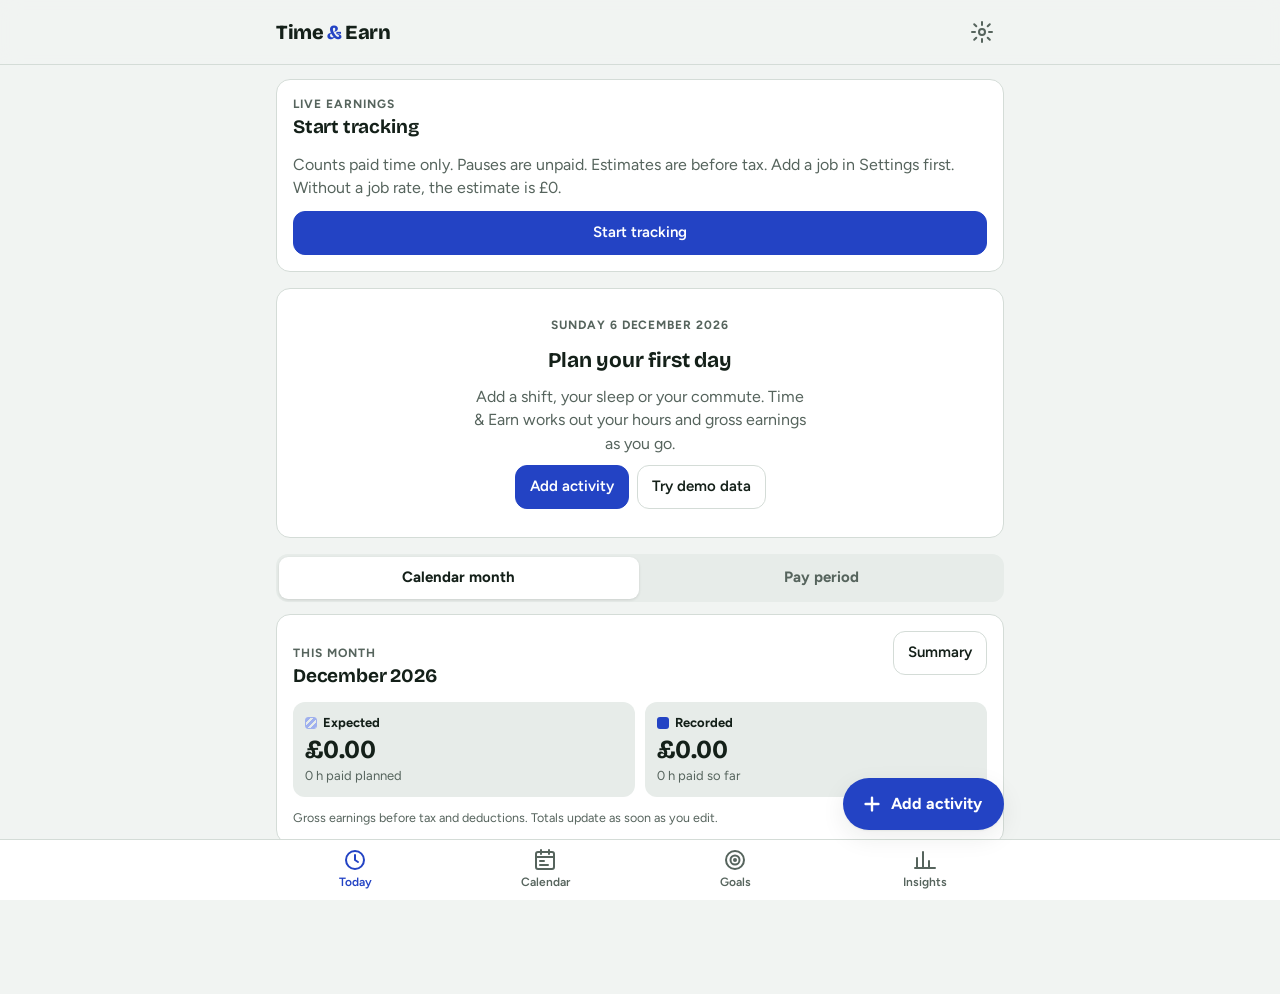
==== commit d807b51b: "Add files via upload" ====
--- a/index.html
+++ b/index.html
@@ -321,6 +321,15 @@
 .now-next small { color: var(--muted); font-variant-numeric: tabular-nums; }
 @media (max-width: 360px) { .now-next .nn-grid { grid-template-columns: 1fr; } }
 
+/* Stage D: live tracking and goals */
+.bar { height: 10px; border-radius: 99px; background: var(--surface-2); overflow: hidden; }
+.bar i { display: block; height: 100%; border-radius: 99px; background: var(--accent); transition: width .3s ease; }
+@media (prefers-reduced-motion: reduce) { .bar i { transition: none; } }
+.goal { display: grid; gap: 10px; }
+.goal-line { margin: 0; font-weight: 600; }
+.goal-note { margin: 0; color: var(--muted); font-size: 13px; }
+.track .btn-row { display: flex; gap: 8px; flex-wrap: wrap; }
+
 </style>
 </head>
 <body>
@@ -926,7 +935,7 @@
 (function () {
   'use strict';
   const T = window.TE;
-  const SCHEMA = 4; // 2: pay cycles + payment records; 3: saved pay-period history per job; 4: safety copy kept before upgrades
+  const SCHEMA = 5; // 2: pay cycles + payment records; 3: saved pay-period history per job; 4: safety copy kept before upgrades; 5: goals and live tracking (additive)
   const WD = ['Sun', 'Mon', 'Tue', 'Wed', 'Thu', 'Fri', 'Sat'];
   const WDL = ['Sunday', 'Monday', 'Tuesday', 'Wednesday', 'Thursday', 'Friday', 'Saturday'];
   const MON = ['January', 'February', 'March', 'April', 'May', 'June', 'July', 'August', 'September', 'October', 'November', 'December'];
@@ -948,7 +957,7 @@
   // ---------------- state ----------------
   const now = new Date();
   const S = {
-    real: { settings: { ...DEFAULT_SETTINGS }, jobs: [], categories: DEFAULT_CATS.map((c) => ({ ...c })), activities: [], payments: emptyPayments() },
+    real: { settings: { ...DEFAULT_SETTINGS }, jobs: [], categories: DEFAULT_CATS.map((c) => ({ ...c })), activities: [], payments: emptyPayments(), goals: [], tracking: null },
     demo: null, demoOn: false,
     ui: { tab: 'dashboard', y: now.getFullYear(), m: now.getMonth() + 1, mode: 'planned', dashRange: 'today', sumY: now.getFullYear(), sumM: now.getMonth() + 1, tip: null, payGroup: null, payAnchor: null },
     storage: 'loading'
@@ -1019,7 +1028,7 @@
       if (this.kind === 'idb') {
         const out = {};
         await Promise.all(STORES.map((s) => new Promise((res, rej) => { const rq = this.db.transaction(s).objectStore(s).getAll(); rq.onsuccess = () => { out[s] = rq.result; res(); }; rq.onerror = () => rej(rq.error); })));
-        return { activities: out.activities, jobs: out.jobs, categories: out.categories, settings: (out.meta || []).find((x) => x.id === 'settings'), payments: (out.meta || []).find((x) => x.id === 'payments'), backup: (out.meta || []).find((x) => x.id === SAFETY_ID) };
+        return { activities: out.activities, jobs: out.jobs, categories: out.categories, settings: (out.meta || []).find((x) => x.id === 'settings'), payments: (out.meta || []).find((x) => x.id === 'payments'), backup: (out.meta || []).find((x) => x.id === SAFETY_ID), goals: ((out.meta || []).find((x) => x.id === 'goals') || {}).items || null, tracking: ((out.meta || []).find((x) => x.id === 'tracking') || {}).session || null };
       }
       if (this.kind === 'ls') { try { const raw = localStorage.getItem(LS_KEY); const out = raw ? JSON.parse(raw) : {}; const sf = localStorage.getItem(LS_KEY + '-safety'); if (sf) out.backup = JSON.parse(sf); return out; } catch (e) { return {}; } }
       return {};
@@ -1039,10 +1048,12 @@
           if (ch.settings) tx.objectStore('meta').put(ch.settings);
           if (ch.payments) tx.objectStore('meta').put(ch.payments);
           if (ch.backup) tx.objectStore('meta').put(ch.backup);
+          if (ch.goals !== undefined) tx.objectStore('meta').put({ id: 'goals', items: ch.goals });
+          if (ch.tracking !== undefined) tx.objectStore('meta').put({ id: 'tracking', session: ch.tracking });
         });
       } else if (this.kind === 'ls') {
         const r = S.real;
-        localStorage.setItem(LS_KEY, JSON.stringify({ activities: r.activities, jobs: r.jobs, categories: r.categories, settings: r.settings, payments: r.payments }));
+        localStorage.setItem(LS_KEY, JSON.stringify({ activities: r.activities, jobs: r.jobs, categories: r.categories, settings: r.settings, payments: r.payments, goals: r.goals, tracking: r.tracking }));
         if (ch.backup) localStorage.setItem(LS_KEY + '-safety', JSON.stringify(ch.backup));
       }
     }
@@ -1060,6 +1071,8 @@
     }
     if (ch.settings) { S.real.settings = ch.settings; fmtCache = {}; }
     if (ch.payments) d.payments = ch.payments;
+    if (ch.goals !== undefined) S.real.goals = ch.goals;
+    if (ch.tracking !== undefined) S.real.tracking = ch.tracking;
     if (!S.demoOn || (ch.settings && !ch.activities && !ch.jobs && !ch.categories && !ch.payments)) {
       const persistCh = S.demoOn ? { settings: ch.settings } : ch;
       writeChain = writeChain.then(() => Store.commit(persistCh)).catch((e) => { console.error(e); toast('Could not save to this device. Export a backup soon.'); });
@@ -1168,11 +1181,11 @@
   function viewDashboard() {
     const d = D(), td = today(), y = +td.slice(0, 4), m = +td.slice(5, 7);
     if (!d.activities.length) {
-      return `<section class="card empty"><div class="eyebrow">${esc(niceDate(td, true))}</div><h2>Plan your first day</h2><p>Add a shift, your sleep or your commute. Time & Earn works out your hours and gross earnings as you go.</p>
+      return trackCard() + `<section class="card empty"><div class="eyebrow">${esc(niceDate(td, true))}</div><h2>Plan your first day</h2><p>Add a shift, your sleep or your commute. Time & Earn works out your hours and gross earnings as you go.</p>
         <div class="btn-row" style="justify-content:center"><button class="btn primary" data-act="add">Add activity</button>${S.demoOn ? '' : '<button class="btn" data-act="demoOn">Try demo data</button>'}</div></section>` + incomeSection(y, m);
     }
     const P = T.dayStats(d.activities, td, 'planned'), A = T.dayStats(d.activities, td, 'actual');
-    return nowNextCard(td) + `<section class="card">
+    return trackCard() + goalStrip() + nowNextCard(td) + `<section class="card">
       <div class="card-head"><div><div class="eyebrow">Today</div><h2>${esc(niceDate(td, true))}</h2></div><button class="btn" data-act="openDay" data-date="${td}">Open day</button></div>
       <div class="pair">
         <div><span class="label"><i class="key plan"></i>Planned</span><span class="big money">${money(P.earnings)}</span><span class="sub">${hrs(P.paidMin)} paid · expected</span></div>
@@ -1202,8 +1215,9 @@
     </section>`;
   }
   function viewGoals() {
-    return `<section class="card empty"><div class="eyebrow">Goals</div><h2>Time to Goal is coming next</h2>
-      <p>You'll be able to set a goal such as headphones or a holiday, see what you've saved, and how many paid hours are left at your rate. Nothing is saved or counted here yet.</p></section>`;
+    const goals = S.real.goals;
+    if (!goals.length) return `<section class="card empty"><div class="eyebrow">Goals</div><h2>Set a goal</h2><p>Save up for headphones, a holiday or a course. See what you have saved and how many paid hours are left at your rate.</p><div class="btn-row" style="justify-content:center"><button class="btn primary" data-act="goalAdd">Add a goal</button></div></section>`;
+    return `<div class="btn-row" style="justify-content:flex-end"><button class="btn primary" data-act="goalAdd">Add a goal</button></div>` + goals.map((g) => goalCard(g)).join('');
   }
   function dashMonthCard(y, m) {
     const d = D();
@@ -2326,7 +2340,7 @@
   }
   function backupJSON() {
     const r = S.real;
-    return JSON.stringify({ app: 'time-and-earn', schemaVersion: SCHEMA, exportedAt: new Date().toISOString(), data: { settings: r.settings, jobs: r.jobs, categories: r.categories, activities: r.activities, payments: r.payments } }, null, 1);
+    return JSON.stringify({ app: 'time-and-earn', schemaVersion: SCHEMA, exportedAt: new Date().toISOString(), data: { settings: r.settings, jobs: r.jobs, categories: r.categories, activities: r.activities, payments: r.payments, goals: r.goals || [] } }, null, 1);
   }
   function openRestore() {
     openSheet({
@@ -2345,9 +2359,9 @@
           const settingsNew = Object.assign({}, DEFAULT_SETTINGS, d.settings || {}, { id: 'settings' });
           const wasDemo = S.demoOn; S.demoOn = false;
           const paymentsNew = { id: 'payments', records: (d.payments && d.payments.records) || {} };
-          S.real = { settings: settingsNew, jobs: d.jobs, categories: d.categories, activities: d.activities.map((a) => Object.assign({ breaks: [], segments: [] }, a)), payments: paymentsNew };
+          S.real = { settings: settingsNew, jobs: d.jobs, categories: d.categories, activities: d.activities.map((a) => Object.assign({ breaks: [], segments: [] }, a)), payments: paymentsNew, goals: cleanGoals(d.goals), tracking: null };
           fmtCache = {};
-          writeChain = writeChain.then(() => Store.commit({ clear: true, activities: { put: S.real.activities }, jobs: { put: S.real.jobs }, categories: { put: S.real.categories }, settings: settingsNew, payments: paymentsNew }))
+          writeChain = writeChain.then(() => Store.commit({ clear: true, activities: { put: S.real.activities }, jobs: { put: S.real.jobs }, categories: { put: S.real.categories }, settings: settingsNew, payments: paymentsNew, goals: S.real.goals }))
             .then(() => toast(`Restored ${d.activities.length} activities`)).catch(() => toast('Restore could not be saved on this device.'));
           if (wasDemo) S.demo = null;
           closeSheet(sh); renderAll();
@@ -2431,7 +2445,7 @@
     wipe: async () => {
       const v = await choose('Delete all your data?', `<p>This removes all ${S.real.activities.length} activities, your jobs and your category changes from this device. It can't be undone. Export a backup first if you might need them.</p>`, [{ label: 'Delete everything', val: true, kind: 'danger solid' }, { label: 'Cancel', val: null, kind: 'ghost' }]);
       if (!v) return;
-      S.real = { settings: { ...S.real.settings }, jobs: [], categories: DEFAULT_CATS.map((c) => ({ ...c })), activities: [], payments: emptyPayments() };
+      S.real = { settings: { ...S.real.settings }, jobs: [], categories: DEFAULT_CATS.map((c) => ({ ...c })), activities: [], payments: emptyPayments(), goals: [], tracking: null };
       writeChain = writeChain.then(() => Store.commit({ clear: true, categories: { put: S.real.categories }, settings: S.real.settings, payments: S.real.payments }));
       toast('All data deleted'); renderAll();
     },
@@ -2451,7 +2465,9 @@
     payCsv: () => { const g = payGroups().find((x) => x.key === S.ui.payGroup); if (!g) return; const per = selectedPeriod(g).per; if (!per) return; offerFile(`time-and-earn-pay-${per.start}-to-${per.end}${S.demoOn ? '-demo' : ''}.csv`, buildPeriodCSV(g, per), 'Export CSV'); },
     goSettings: () => { S.ui.tab = 'settings'; renderAll(); window.scrollTo(0, 0); },
     demoOn: () => { S.demo = S.demo || buildDemo(); S.demoOn = true; toast('Showing demo data'); renderAll(); },
-    demoOff: () => { S.demoOn = false; toast('Back to your data'); renderAll(); }
+    demoOff: () => { S.demoOn = false; toast('Back to your data'); renderAll(); },
+    trkStart: () => trkStart(), trkPause: () => trkPause(), trkStop: () => trkStop(), trkDiscard: () => trkDiscard(),
+    goalAdd: () => openGoalSheet(null), goalEdit: (el) => openGoalSheet(el.dataset.id)
   };
   document.addEventListener('click', (e) => {
     const el = e.target.closest('[data-act]');
@@ -2469,6 +2485,170 @@
   // refresh "today" when the app comes back to the foreground
   document.addEventListener('visibilitychange', () => { if (!document.hidden && !sheets.length) { try { syncHistory(false); } catch (e) { /* history sync is best effort */ } renderAll(); } });
 
+
+  // ---------------- stage D: live tracking and goals ----------------
+  const pad2 = (n) => String(n).padStart(2, '0');
+  const clockOf = (ms) => { const d = new Date(ms); return d.getHours() * 60 + d.getMinutes(); };
+  const hhmm = (min) => { const m = ((min % 1440) + 1440) % 1440; return pad2(Math.floor(m / 60)) + ':' + pad2(m % 60); };
+  const localDate = (ms) => { const d = new Date(ms); return d.getFullYear() + '-' + pad2(d.getMonth() + 1) + '-' + pad2(d.getDate()); };
+  const workCat = () => catIdsByRole('work')[0] || 'cat_work';
+  /** Total unpaid (paused) time, from stored timestamps only. */
+  function pausedMs(s, now) {
+    let t = 0;
+    (s.pauses || []).forEach((p) => { t += Math.max(0, p.to - p.from); });
+    if (s.paused && s.pausedAt) t += Math.max(0, now - s.pausedAt);
+    return t;
+  }
+  const paidMsOf = (s, now) => Math.max(0, (now - s.startedAt) - pausedMs(s, now));
+  function cleanGoals(list) {
+    return (Array.isArray(list) ? list : []).filter((g) => g && typeof g.id === 'string' && typeof g.name === 'string' && isFinite(+g.target) && +g.target > 0)
+      .map((g) => ({ id: g.id, name: g.name.slice(0, 40), emoji: String(g.emoji || '').slice(0, 4), target: T.round2(+g.target), saved: Math.max(0, T.round2(+g.saved || 0)), targetDate: /^\d{4}-\d{2}-\d{2}$/.test(g.targetDate || '') ? g.targetDate : '', jobId: typeof g.jobId === 'string' ? g.jobId : '', createdAt: +g.createdAt || Date.now(), updatedAt: +g.updatedAt || Date.now() }));
+  }
+
+  function trackCard() {
+    if (S.demoOn) return '';
+    const s = S.real.tracking, jobs = S.real.jobs;
+    if (!s) {
+      const pick = jobs.length > 1 ? `<div class="field"><label for="trk-job">Job</label><select id="trk-job">${jobs.map((j) => `<option value="${esc(j.id)}">${esc(j.name)} · ${money(j.rate)}/h</option>`).join('')}</select></div>` : '';
+      const note = !jobs.length ? ' Add a job in Settings first. Without a job rate, the estimate is £0.' : (jobs.length === 1 ? ` Uses ${esc(jobs[0].name)} at ${money(jobs[0].rate)}/h.` : '');
+      return `<section class="card track" aria-label="Live earnings">
+        <div class="card-head"><div><div class="eyebrow">Live earnings</div><h2>Start tracking</h2></div></div>
+        ${pick}<p class="muted" style="margin:0">Counts paid time only. Pauses are unpaid. Estimates are before tax.${note}</p>
+        <button class="btn primary block" data-act="trkStart">Start tracking</button></section>`;
+    }
+    const now = Date.now(), j = s.jobId ? job(s.jobId) : null, rate = s.rate || 0;
+    const paidMin = Math.floor(paidMsOf(s, now) / 60000);
+    return `<section class="card track ${s.paused ? 'is-paused' : 'is-live'}" aria-label="Live earnings">
+      <div class="card-head"><div><div class="eyebrow">${s.paused ? 'Paused' : 'Tracking now'}${j ? ' · ' + esc(j.name) : ''}</div><h2>Live earnings</h2></div><span class="sub">Started ${hhmm(clockOf(s.startedAt))}</span></div>
+      <div class="pair"><div><span class="label">Estimated so far</span><span class="big money" data-live="earn">${money(paidMin / 60 * rate)}</span><span class="sub">before tax</span></div>
+        <div><span class="label">Paid time</span><span class="big" data-live="paid">${dur(paidMin)}</span><span class="sub">Pauses are not counted</span></div></div>
+      ${rate > 0 ? '' : '<p class="muted" style="margin:0">This job has no hourly rate, so the estimate is £0.</p>'}
+      <div class="btn-row"><button class="btn" data-act="trkPause">${s.paused ? 'Resume' : 'Pause'}</button><button class="btn primary" data-act="trkStop">Stop and save</button><button class="btn" data-act="trkDiscard">Discard</button></div>
+    </section>`;
+  }
+  /** Updates only the numbers, once a second, from stored timestamps. */
+  function tickLive() {
+    const s = S.real.tracking;
+    if (!s || S.demoOn || S.ui.tab !== 'dashboard') return;
+    const paidMin = Math.floor(paidMsOf(s, Date.now()) / 60000);
+    const e = document.querySelector('[data-live="earn"]'), p = document.querySelector('[data-live="paid"]');
+    if (e) e.textContent = money(paidMin / 60 * (s.rate || 0));
+    if (p) p.textContent = dur(paidMin);
+  }
+  function trkStart() {
+    if (S.demoOn) return toast('Turn off demo data to track your own time');
+    if (S.real.tracking) return toast('Already tracking. Stop or discard it first.');
+    const sel = document.getElementById('trk-job');
+    const j = sel ? job(sel.value) : S.real.jobs[0];
+    apply({ tracking: { id: T.uid('t_'), jobId: j ? j.id : null, rate: j ? T.round2(+j.rate || 0) : 0, startedAt: Date.now(), paused: false, pausedAt: null, pauses: [] } }, 'Tracking started');
+  }
+  function trkPause() {
+    const s = S.real.tracking; if (!s) return;
+    const now = Date.now();
+    const next = s.paused
+      ? Object.assign({}, s, { paused: false, pausedAt: null, pauses: (s.pauses || []).concat([{ from: s.pausedAt, to: now }]) })
+      : Object.assign({}, s, { paused: true, pausedAt: now });
+    apply({ tracking: next }, next.paused ? 'Paused. Paused time is not counted.' : 'Resumed');
+  }
+  function trkStop() {
+    const s = S.real.tracking; if (!s) return;
+    const now = Date.now();
+    const pauses = (s.pauses || []).concat(s.paused ? [{ from: s.pausedAt, to: now }] : []);
+    const elapsedMin = Math.round((now - s.startedAt) / 60000);
+    if (elapsedMin < 1) return toast('Too short to save. Keep tracking or discard it.');
+    if (elapsedMin >= 1440) return toast('Tracking ran for more than a day. Add this shift in Calendar, then discard it here.');
+    const startClock = clockOf(s.startedAt);
+    const spans = pauses.map((p) => ({ from: Math.max(0, Math.round((p.from - s.startedAt) / 60000)), to: Math.min(elapsedMin, Math.round((p.to - s.startedAt) / 60000)) })).filter((b) => b.to > b.from);
+    if (spans.some((b) => startClock + b.from < 1440 && startClock + b.to >= 1440)) return toast('A pause crosses midnight. Save this in Calendar instead.');
+    const breaks = spans.map((b) => ({ start: hhmm(startClock + b.from), end: hhmm(startClock + b.to) }));
+    const breakMin = spans.reduce((t, b) => t + (b.to - b.from), 0);
+    const paidMin = elapsedMin - breakMin;
+    if (paidMin <= 0) return toast('No paid time to save. The pauses cover the whole session.');
+    const rec = { id: T.uid('a_'), mode: 'actual', date: localDate(s.startedAt), start: hhmm(startClock), end: hhmm(startClock + elapsedMin), endsNextDay: startClock + elapsedMin >= 1440, categoryId: workCat(), name: 'Tracked shift', paid: true, jobId: s.jobId || null, rate: s.rate || 0, breaks, segments: [], notes: '', paidOverrideMin: null, seriesId: null, createdAt: now, updatedAt: now, schema: SCHEMA };
+    const errs = T.validateRecord(rec);
+    if (errs.length) return toast(errs[0].msg);
+    const ov = T.findOverlaps(rec, D().activities);
+    if (ov.length) return toast(`This overlaps "${ov[0].name || cat(ov[0].categoryId).name}" on ${niceDate(ov[0].date)}. Fix that in Calendar, then save again.`);
+    apply({ activities: { put: [rec] }, tracking: null }, `Saved ${hrs(paidMin)} of paid time`);
+  }
+  async function trkDiscard() {
+    if (!S.real.tracking) return;
+    const ok = await choose('Discard this session?', '<p>Nothing from it is saved. This cannot be undone.</p>', [{ label: 'Discard', val: true, kind: 'danger' }, { label: 'Keep tracking', val: false }]);
+    if (ok) apply({ tracking: null }, 'Session discarded');
+  }
+
+  // ---- goals ----
+  /** Saved is what you enter. Earnings are never added to it automatically. */
+  function goalCalc(g) {
+    const j = g.jobId ? job(g.jobId) : null;
+    const target = +g.target || 0, saved = +g.saved || 0;
+    const rate = j && +j.rate > 0 ? +j.rate : 0;
+    const left = Math.max(0, target - saved);
+    return { target, saved, left, pct: target > 0 ? Math.min(100, saved / target * 100) : 0, rate, hours: rate > 0 ? left / rate : null, reached: target > 0 && saved >= target };
+  }
+  function goalLine(g) {
+    const c = goalCalc(g);
+    const parts = [`${money(c.target)} target`, `${money(c.saved)} saved`];
+    if (c.reached) parts.push('goal reached');
+    else if (c.hours != null) parts.push(`around ${c.hours.toFixed(1)} paid hours remaining at ${money(c.rate)}/hour, before tax`);
+    else parts.push('set your job rate to estimate the hours left');
+    return parts.join(' · ');
+  }
+  function goalCard(g) {
+    const c = goalCalc(g);
+    return `<section class="card goal" aria-label="${esc(g.name)}">
+      <div class="card-head"><div><div class="eyebrow">${esc(g.emoji || '🎯')} Goal${g.targetDate ? ' · by ' + esc(niceDate(g.targetDate, true)) : ''}</div><h2>${esc(g.name)}</h2></div><button class="btn" data-act="goalEdit" data-id="${esc(g.id)}">Edit</button></div>
+      <div class="bar" role="progressbar" aria-label="${esc(g.name)} progress" aria-valuemin="0" aria-valuemax="100" aria-valuenow="${Math.round(c.pct)}"><i style="width:${c.pct.toFixed(1)}%"></i></div>
+      <p class="goal-line">${esc(g.name)} · ${esc(goalLine(g))}.</p>
+      <p class="goal-note">Saved is money you have set aside. Tracked earnings are not added to it, and each saved amount counts toward only one goal.</p>
+    </section>`;
+  }
+  function goalStrip() {
+    const g = S.real.goals[0];
+    if (!g) return `<section class="card"><div class="eyebrow">Goal</div><h2>No goal yet</h2><p class="muted" style="margin:0">Add a goal, such as headphones or a holiday, to see your progress here.</p><div class="btn-row"><button class="btn" data-act="tab" data-tab="goals">Go to Goals</button></div></section>`;
+    return goalCard(g);
+  }
+  function openGoalSheet(id) {
+    if (S.demoOn) return toast('Turn off demo data to add goals');
+    const g = id ? S.real.goals.find((x) => x.id === id) : null;
+    if (id && !g) return toast('That goal was not found');
+    const jobs = S.real.jobs;
+    openSheet({ title: g ? 'Edit goal' : 'New goal', render(sh) {
+      sh.body.innerHTML = `<form id="goal-form" novalidate>
+        <div class="field"><label for="g-name">Name</label><input id="g-name" maxlength="40" value="${esc(g ? g.name : '')}" placeholder="Headphones"></div>
+        <div class="field"><label for="g-emoji">Emoji (optional)</label><input id="g-emoji" maxlength="4" value="${esc(g ? g.emoji : '')}" placeholder="🎧"></div>
+        <div class="field"><label for="g-target">Target amount (${esc(curSymbol())})</label><input id="g-target" type="number" inputmode="decimal" step="0.01" min="0.01" value="${g ? esc(g.target) : ''}"></div>
+        <div class="field"><label for="g-saved">Money saved so far (${esc(curSymbol())})</label><input id="g-saved" type="number" inputmode="decimal" step="0.01" min="0" value="${g ? esc(g.saved) : '0'}"><span class="hint">Enter what you have actually put aside. Tracked earnings are not added automatically.</span></div>
+        <div class="field"><label for="g-date">Target date (optional)</label><input id="g-date" type="date" value="${g && g.targetDate ? esc(g.targetDate) : ''}"></div>
+        ${jobs.length ? `<div class="field"><label for="g-job">Job for hour estimates</label><select id="g-job"><option value="">No job</option>${jobs.map((j) => `<option value="${esc(j.id)}" ${g && g.jobId === j.id ? 'selected' : ''}>${esc(j.name)} · ${money(j.rate)}/h</option>`).join('')}</select></div>` : '<p class="hint">Add a job in Settings to estimate the paid hours left.</p>'}
+        <div class="errors" id="g-err" role="alert" hidden></div>
+        <div class="btn-row"><button class="btn primary" type="submit">Save goal</button>${g ? '<button class="btn" type="button" id="g-del">Delete goal</button>' : ''}</div>
+      </form>`;
+      $('#goal-form', sh.body).addEventListener('submit', (e) => {
+        e.preventDefault();
+        const name = $('#g-name', sh.body).value.trim(), emoji = $('#g-emoji', sh.body).value.trim();
+        const target = parseFloat($('#g-target', sh.body).value), saved = parseFloat($('#g-saved', sh.body).value || '0');
+        const date = $('#g-date', sh.body).value, jobId = jobs.length ? $('#g-job', sh.body).value : '';
+        const errs = [];
+        if (!name) errs.push('Give the goal a name.');
+        if (!(target > 0)) errs.push('Enter a target amount above zero.');
+        if (!(saved >= 0)) errs.push('Money saved cannot be negative.');
+        if (date && !/^\d{4}-\d{2}-\d{2}$/.test(date)) errs.push('Enter a valid target date, or leave it empty.');
+        if (errs.length) { const el = $('#g-err', sh.body); el.hidden = false; el.innerHTML = errs.map((x) => `<div>${esc(x)}</div>`).join(''); return; }
+        const rec = { id: g ? g.id : T.uid('g_'), name, emoji, target: T.round2(target), saved: T.round2(saved), targetDate: date || '', jobId: jobId || '', createdAt: g ? g.createdAt : Date.now(), updatedAt: Date.now() };
+        const list = g ? S.real.goals.map((x) => (x.id === g.id ? rec : x)) : S.real.goals.concat([rec]);
+        closeSheet(sh);
+        apply({ goals: list }, 'Goal saved');
+      });
+      const del = $('#g-del', sh.body);
+      if (del) del.addEventListener('click', async () => {
+        const ok = await choose('Delete this goal?', `<p>${esc(g.name)} will be removed. Money you saved is not affected.</p>`, [{ label: 'Delete goal', val: true, kind: 'danger' }, { label: 'Keep it', val: false }]);
+        if (!ok) return;
+        closeSheet(sh);
+        apply({ goals: S.real.goals.filter((x) => x.id !== g.id) }, 'Goal deleted');
+      });
+    } });
+  }
   // ---------------- boot ----------------
   /** Before the data is changed by a newer version, keep one untouched copy of it. Repeat-safe: an existing copy is never overwritten. */
   async function upgradeSchema(data) {
@@ -2496,6 +2676,8 @@
       if (Array.isArray(data.categories) && data.categories.length) S.real.categories = data.categories;
       if (Array.isArray(data.activities)) S.real.activities = data.activities;
       if (data.payments && data.payments.records && typeof data.payments.records === 'object') S.real.payments = { id: 'payments', records: data.payments.records };
+      if (Array.isArray(data.goals)) S.real.goals = cleanGoals(data.goals);
+      if (data.tracking && typeof data.tracking === 'object' && typeof data.tracking.startedAt === 'number') S.real.tracking = data.tracking;
       await upgradeSchema(data);
       S.needsSync = true;
       if (!(Array.isArray(data.categories) && data.categories.length) && Store.kind !== 'memory') Store.commit({ categories: { put: S.real.categories }, settings: S.real.settings }).catch(() => {});
@@ -2504,6 +2686,7 @@
     if (S.needsSync && Store.kind !== 'memory') { S.needsSync = false; try { syncHistory(true); } catch (e) { console.error(e); } }
   }
   window.__TE_APP = { S, Store, apply, buildCSV, backupJSON, syncHistory };
+  setInterval(tickLive, 1000);
   boot();
 })();
 
